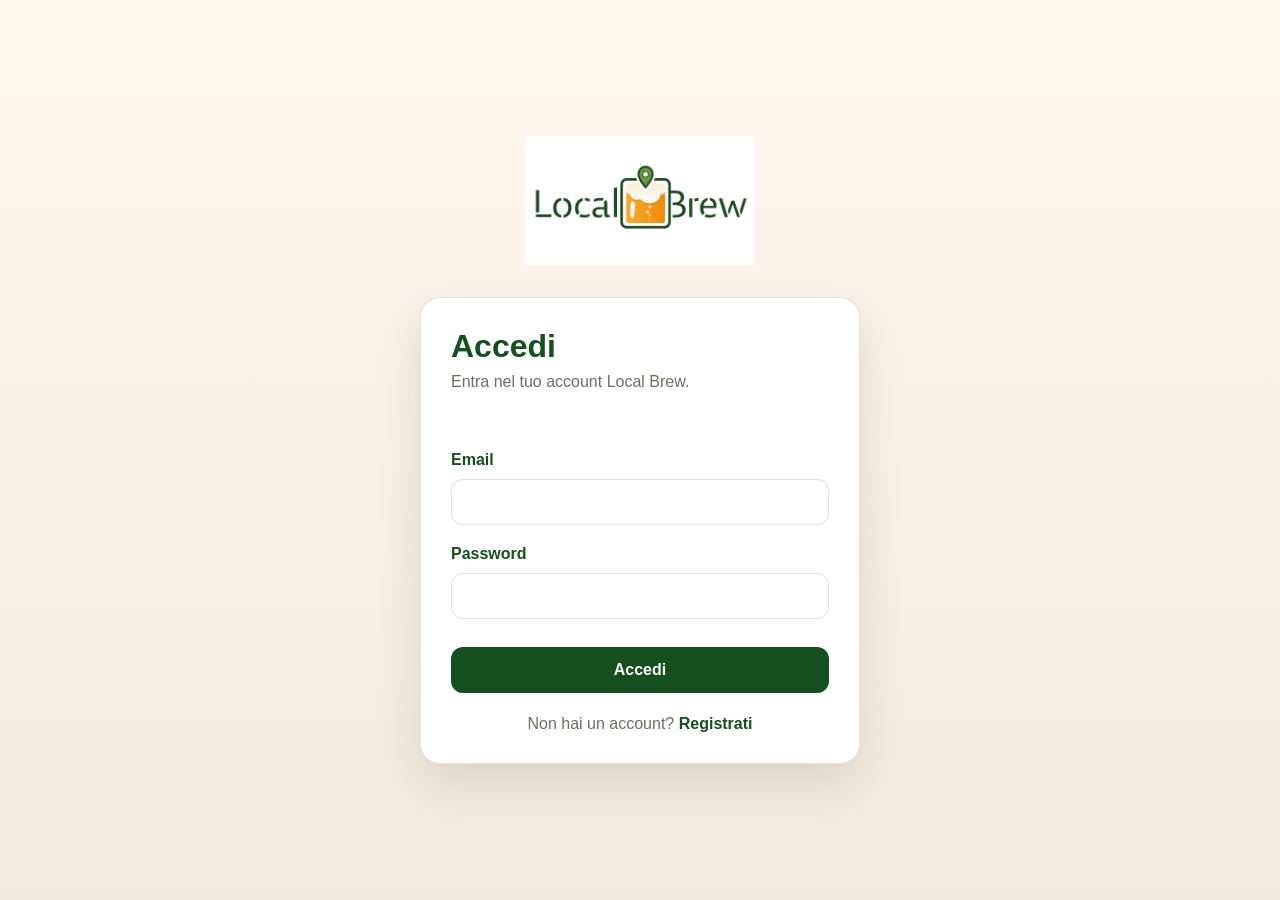
==== src/main/resources/static/pages/admin-dashboard.html @ 0a1e5d0b "Merge remote-tracking branch 'origin/develop' into feature/gabri # Conflicts: #	src/main/resources/s" ====
<!DOCTYPE html>
<html lang="it">

<head>
  <meta charset="UTF-8">
  <meta name="viewport" content="width=device-width, initial-scale=1.0">
  <title>Dashboard amministratore - Local Brew</title>

  <!-- Stili gia utilizzati dalle pagine login e registrazione. -->
  <link rel="stylesheet" href="../css/style.css">
  <link rel="stylesheet" href="../css/auth.css">
  <link rel="stylesheet"
    href="https://cdnjs.cloudflare.com/ajax/libs/font-awesome/6.5.2/css/all.min.css">
</head>

<body class="auth-page">
    <a href="../index.html" class="auth-logo">
    </a>

      <h1>Gestione locali</h1>
      <p>Attiva o sospendi i locali registrati su Local Brew.</p>

      <div id="admin-venues" aria-live="polite">
      </div>
    </section>
  </main>

  <!-- Carica il controllo ruolo ADMIN e la gestione dei locali. -->
  <script type="module" src="../js/admin-dashboard.js"></script>
</body>

</html>
---- src/main/resources/static/css/style.css ----
/* File centrale: importa i fogli in ordine logico, dalle basi ai componenti specifici. */
@import "base.css";
@import "layout.css";
@import "components.css";
@import "map.css";
@import "sidebar.css";
@import "cards.css";
@import "filters.css";
@import "popup.css";
@import "utilities.css";
---- src/main/resources/static/css/auth.css ----
/* Pagina dedicata ad accesso e registrazione. */
.auth-page{
  display:grid;
  place-items:center;
  padding:24px;
  background:linear-gradient(180deg,#fff8ec,#f2eadf);
}

.auth-shell{
  width:min(440px,100%);
}

.dashboard-shell{
  width:min(1080px,100%);
}

.auth-logo{
  display:block;
  width:230px;
  margin:0 auto 28px;
}

.auth-card{
  padding:30px;
  border:1px solid var(--line);
  border-radius:20px;
  background:#fff;
  box-shadow:var(--shadow);
}

.auth-card h1{
  color:var(--green);
  font-size:32px;
  margin-bottom:8px;
}

.auth-card > p{
  color:var(--muted);
}

.auth-message{
  min-height:24px;
  margin:18px 0 8px;
  font-weight:700;
}

.auth-message.is-error{
  color:#a12d20;
}

.auth-message.is-success{
  color:var(--green);
}

.auth-form{
  display:flex;
  flex-direction:column;
  gap:10px;
}

.auth-form label{
  margin-top:10px;
  color:var(--green);
  font-weight:700;
}

.auth-form input,
.auth-form textarea,
.auth-form select{
  width:100%;
  padding:13px;
  border:1px solid var(--line);
  border-radius:12px;
  outline:none;
  font:inherit;
}

.auth-form input:focus,
.auth-form textarea:focus,
.auth-form select:focus{
  border-color:var(--green);
}

.auth-submit{
  margin-top:18px;
  padding:14px;
  border-radius:12px;
  background:var(--green);
  color:#fff;
  font-weight:800;
}

.auth-switch{
  margin-top:22px;
  text-align:center;
}

.auth-switch a{
  color:var(--green);
  font-weight:800;
}

.dashboard-card{
  width:100%;
}

.dashboard-header{
  display:flex;
  align-items:flex-start;
  justify-content:space-between;
  gap:20px;
  margin-bottom:22px;
}

.dashboard-link,
.secondary-button,
.dashboard-actions button,
.detail-review-form button{
  display:inline-flex;
  align-items:center;
  justify-content:center;
  min-height:40px;
  padding:10px 14px;
  border-radius:12px;
  background:#fff3d8;
  color:var(--green);
  font-weight:800;
}

.dashboard-grid{
  display:grid;
  grid-template-columns:minmax(280px,420px) minmax(0,1fr);
  gap:28px;
  align-items:start;
}

.form-columns{
  display:grid;
  grid-template-columns:1fr 1fr;
  gap:12px;
}

.dashboard-list h2{
  color:var(--green);
  margin-bottom:14px;
}

.dashboard-message{
  color:var(--muted);
  font-weight:700;
}

.dashboard-item{
  display:grid;
  grid-template-columns:72px minmax(0,1fr) auto;
  gap:14px;
  align-items:center;
  padding:14px;
  border:1px solid var(--line);
  border-radius:16px;
  background:#fffaf2;
  margin-bottom:12px;
}

.dashboard-item > img{
  width:72px;
  height:72px;
  border-radius:12px;
  object-fit:cover;
  background:#f7e7c2;
}

.dashboard-item-wide{
  grid-template-columns:minmax(0,1fr) auto;
}

.dashboard-item h2,
.dashboard-item h3{
  color:var(--green);
  margin:6px 0 4px;
}

.dashboard-item p{
  color:var(--muted);
}

.dashboard-actions{
  display:flex;
  gap:8px;
  flex-wrap:wrap;
}

.dashboard-actions button:disabled{
  cursor:not-allowed;
  opacity:.5;
}

.danger-button{
  background:#f9dfd9!important;
  color:#9c2d1f!important;
}

.dashboard-status{
  display:inline-flex;
  padding:5px 9px;
  border-radius:999px;
  font-size:12px;
  font-weight:800;
  background:#f7e7c2;
  color:#65410b;
}

.status-active{
  background:#dff3df;
  color:#1c6424;
}

.status-pending{
  background:#fff3d8;
  color:#7c4a00;
}

.status-suspended{
  background:#f9dfd9;
  color:#9c2d1f;
}

@media(max-width:840px){
  .dashboard-grid{
    grid-template-columns:1fr;
  }

  .dashboard-item{
    grid-template-columns:64px minmax(0,1fr);
  }

  .dashboard-actions{
    grid-column:1 / -1;
  }
}
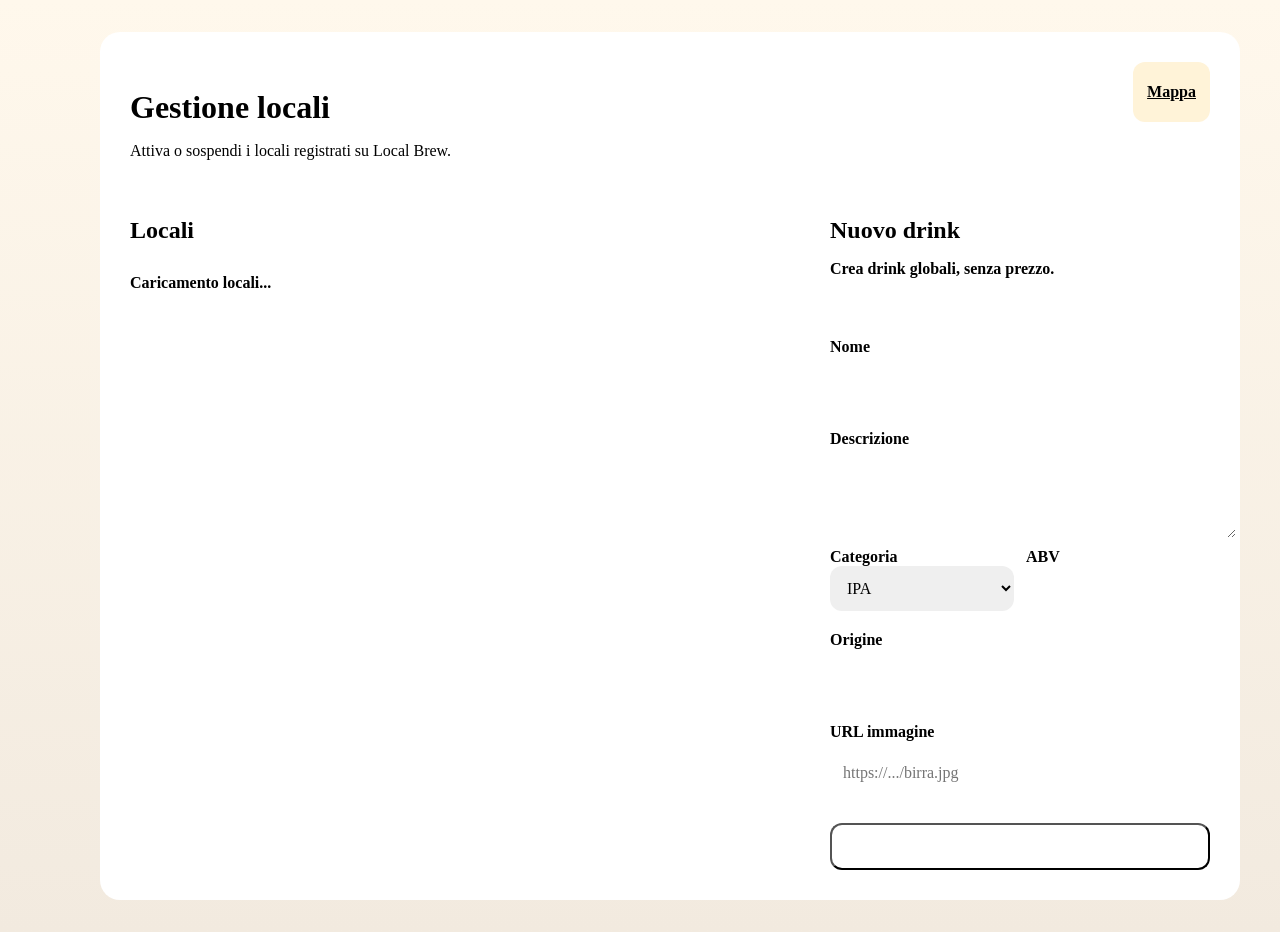
==== commit 460e1fb0: "Merge remote-tracking branch 'origin/develop' into feature/gabri # Conflicts: #	src/main/java/com/pr" ====
--- a/src/main/resources/static/pages/admin-dashboard.html
+++ b/src/main/resources/static/pages/admin-dashboard.html
@@ -9,18 +9,67 @@
   <!-- Stili gia utilizzati dalle pagine login e registrazione. -->
   <link rel="stylesheet" href="../css/style.css">
   <link rel="stylesheet" href="../css/auth.css">
-  <link rel="stylesheet"
-    href="https://cdnjs.cloudflare.com/ajax/libs/font-awesome/6.5.2/css/all.min.css">
+  <link rel="stylesheet" href="https://cdnjs.cloudflare.com/ajax/libs/font-awesome/6.5.2/css/all.min.css">
 </head>
 
 <body class="auth-page">
-    <a href="../index.html" class="auth-logo">
-    </a>
+  <main class="auth-shell dashboard-shell">
+    <section class="auth-card dashboard-card">
+      <div class="dashboard-header">
+        <div>
+          <h1>Gestione locali</h1>
+          <p>Attiva o sospendi i locali registrati su Local Brew.</p>
+        </div>
+        <a class="dashboard-link" href="../index.html">Mappa</a>
+      </div>
 
-      <h1>Gestione locali</h1>
-      <p>Attiva o sospendi i locali registrati su Local Brew.</p>
+      <div class="dashboard-grid admin-dashboard-grid">
+        <section class="dashboard-list">
+          <h2>Locali</h2>
+          <div id="admin-venues" aria-live="polite">
+            <p class="dashboard-message">Caricamento locali...</p>
+          </div>
+        </section>
 
-      <div id="admin-venues" aria-live="polite">
+        <section class="dashboard-list">
+          <h2>Nuovo drink</h2>
+          <p class="dashboard-message">Crea drink globali, senza prezzo.</p>
+          <p class="auth-message" id="admin-drink-message" aria-live="polite"></p>
+
+          <form class="auth-form" id="admin-drink-form">
+            <label for="admin-drink-name">Nome</label>
+            <input id="admin-drink-name" type="text" maxlength="100" required>
+
+            <label for="admin-drink-description">Descrizione</label>
+            <textarea id="admin-drink-description" rows="3" maxlength="300"></textarea>
+
+            <div class="form-columns">
+              <div>
+                <label for="admin-drink-category">Categoria</label>
+                <select id="admin-drink-category" required>
+                  <option value="IPA">IPA</option>
+                  <option value="LAGER">Lager</option>
+                  <option value="STOUT">Stout</option>
+                  <option value="ALE">Ale</option>
+                  <option value="WHEAT">Wheat</option>
+                  <option value="SOUR">Sour</option>
+                </select>
+              </div>
+              <div>
+                <label for="admin-drink-abv">ABV</label>
+                <input id="admin-drink-abv" type="number" step="0.1" min="0" max="100">
+              </div>
+            </div>
+
+            <label for="admin-drink-origin">Origine</label>
+            <input id="admin-drink-origin" type="text" maxlength="100">
+
+            <label for="admin-drink-image-uri">URL immagine</label>
+            <input id="admin-drink-image-uri" type="url" placeholder="https://.../birra.jpg">
+
+            <button type="submit" class="auth-submit">Crea drink</button>
+          </form>
+        </section>
       </div>
     </section>
   </main>
--- a/src/main/resources/static/css/auth.css
+++ b/src/main/resources/static/css/auth.css
@@ -1,240 +1,434 @@
 /* Pagina dedicata ad accesso e registrazione. */
-.auth-page{
-  display:grid;
-  place-items:center;
-  padding:24px;
-  background:linear-gradient(180deg,#fff8ec,#f2eadf);
-}
-
-.auth-shell{
-  width:min(440px,100%);
-}
-
-.dashboard-shell{
-  width:min(1080px,100%);
-}
-
-.auth-logo{
-  display:block;
-  width:230px;
-  margin:0 auto 28px;
-}
-
-.auth-card{
-  padding:30px;
-  border:1px solid var(--line);
-  border-radius:20px;
-  background:#fff;
-  box-shadow:var(--shadow);
-}
-
-.auth-card h1{
-  color:var(--green);
-  font-size:32px;
-  margin-bottom:8px;
-}
-
-.auth-card > p{
-  color:var(--muted);
-}
-
-.auth-message{
-  min-height:24px;
-  margin:18px 0 8px;
-  font-weight:700;
-}
-
-.auth-message.is-error{
-  color:#a12d20;
-}
-
-.auth-message.is-success{
-  color:var(--green);
-}
-
-.auth-form{
-  display:flex;
-  flex-direction:column;
-  gap:10px;
-}
-
-.auth-form label{
-  margin-top:10px;
-  color:var(--green);
-  font-weight:700;
+.auth-page {
+    display: grid;
+    place-items: center;
+    padding: 24px;
+    background: linear-gradient(180deg, #fff8ec, #f2eadf);
+}
+
+.auth-shell {
+    width: min(440px, 100%);
+}
+
+.dashboard-shell {
+    width: min(1080px, 100%);
+}
+
+.auth-logo {
+    display: block;
+    width: 230px;
+    margin: 0 auto 28px;
+}
+
+.auth-card {
+    padding: 30px;
+    border: 1px solid var(--line);
+    border-radius: 20px;
+    background: #fff;
+    box-shadow: var(--shadow);
+}
+
+.auth-card h1 {
+    color: var(--green);
+    font-size: 32px;
+    margin-bottom: 8px;
+}
+
+.auth-card > p {
+    color: var(--muted);
+}
+
+.auth-message {
+    min-height: 24px;
+    margin: 18px 0 8px;
+    font-weight: 700;
+}
+
+.auth-message.is-error {
+    color: #a12d20;
+}
+
+.auth-message.is-success {
+    color: var(--green);
+}
+
+.auth-form {
+    display: flex;
+    flex-direction: column;
+    gap: 10px;
+}
+
+.auth-form label {
+    margin-top: 10px;
+    color: var(--green);
+    font-weight: 700;
 }
 
 .auth-form input,
 .auth-form textarea,
-.auth-form select{
-  width:100%;
-  padding:13px;
-  border:1px solid var(--line);
-  border-radius:12px;
-  outline:none;
-  font:inherit;
+.auth-form select {
+    width: 100%;
+    padding: 13px;
+    border: 1px solid var(--line);
+    border-radius: 12px;
+    outline: none;
+    font: inherit;
 }
 
 .auth-form input:focus,
 .auth-form textarea:focus,
-.auth-form select:focus{
-  border-color:var(--green);
-}
-
-.auth-submit{
-  margin-top:18px;
-  padding:14px;
-  border-radius:12px;
-  background:var(--green);
-  color:#fff;
-  font-weight:800;
-}
-
-.auth-switch{
-  margin-top:22px;
-  text-align:center;
-}
-
-.auth-switch a{
-  color:var(--green);
-  font-weight:800;
-}
-
-.dashboard-card{
-  width:100%;
-}
-
-.dashboard-header{
-  display:flex;
-  align-items:flex-start;
-  justify-content:space-between;
-  gap:20px;
-  margin-bottom:22px;
+.auth-form select:focus {
+    border-color: var(--green);
+}
+
+.auth-submit {
+    margin-top: 18px;
+    padding: 14px;
+    border-radius: 12px;
+    background: var(--green);
+    color: #fff;
+    font-weight: 800;
+}
+
+.auth-switch {
+    margin-top: 22px;
+    text-align: center;
+}
+
+.auth-switch a {
+    color: var(--green);
+    font-weight: 800;
+}
+
+.dashboard-card {
+    width: 100%;
+}
+
+.dashboard-header {
+    display: flex;
+    align-items: flex-start;
+    justify-content: space-between;
+    gap: 20px;
+    margin-bottom: 22px;
 }
 
 .dashboard-link,
 .secondary-button,
 .dashboard-actions button,
-.detail-review-form button{
-  display:inline-flex;
-  align-items:center;
-  justify-content:center;
-  min-height:40px;
-  padding:10px 14px;
-  border-radius:12px;
-  background:#fff3d8;
-  color:var(--green);
-  font-weight:800;
-}
-
-.dashboard-grid{
-  display:grid;
-  grid-template-columns:minmax(280px,420px) minmax(0,1fr);
-  gap:28px;
-  align-items:start;
-}
-
-.form-columns{
-  display:grid;
-  grid-template-columns:1fr 1fr;
-  gap:12px;
-}
-
-.dashboard-list h2{
-  color:var(--green);
-  margin-bottom:14px;
-}
-
-.dashboard-message{
-  color:var(--muted);
-  font-weight:700;
-}
-
-.dashboard-item{
-  display:grid;
-  grid-template-columns:72px minmax(0,1fr) auto;
-  gap:14px;
-  align-items:center;
-  padding:14px;
-  border:1px solid var(--line);
-  border-radius:16px;
-  background:#fffaf2;
-  margin-bottom:12px;
-}
-
-.dashboard-item > img{
-  width:72px;
-  height:72px;
-  border-radius:12px;
-  object-fit:cover;
-  background:#f7e7c2;
-}
-
-.dashboard-item-wide{
-  grid-template-columns:minmax(0,1fr) auto;
+.detail-review-form button {
+    display: inline-flex;
+    align-items: center;
+    justify-content: center;
+    min-height: 40px;
+    padding: 10px 14px;
+    border-radius: 12px;
+    background: #fff3d8;
+    color: var(--green);
+    font-weight: 800;
+}
+
+#venue-cancel {
+    margin-top: 18px;
+}
+
+.dashboard-grid {
+    display: grid;
+    grid-template-columns:minmax(280px, 420px) minmax(0, 1fr);
+    gap: 28px;
+    align-items: start;
+}
+
+.admin-dashboard-grid {
+    grid-template-columns:minmax(0, 1fr) minmax(280px, 380px);
+}
+
+.drink-dashboard-grid {
+    grid-template-columns:1fr 1fr;
+    margin-top: 18px;
+}
+
+.dashboard-section {
+    margin-top: 34px;
+    padding-top: 28px;
+    border-top: 1px solid var(--line);
+}
+
+.compact-header {
+    margin-bottom: 10px;
+}
+
+.compact-header h2,
+.dashboard-list h2,
+.dashboard-section h2,
+.dashboard-section h3 {
+    color: var(--green);
+}
+
+.dashboard-label {
+    display: block;
+    margin: 14px 0 8px;
+    color: var(--green);
+    font-weight: 800;
+}
+
+.dashboard-control {
+    width: 100%;
+    padding: 13px;
+    border: 1px solid var(--line);
+    border-radius: 12px;
+    font: inherit;
+    outline: none;
+}
+
+.compact-price-label {
+    margin: 10px 0 6px;
+    font-size: 13px;
+}
+
+.compact-price-input {
+    max-width: 150px;
+    padding: 10px 11px;
+}
+
+.form-columns {
+    display: grid;
+    grid-template-columns:1fr 1fr;
+    gap: 12px;
+}
+
+.dashboard-list h2 {
+    color: var(--green);
+    margin-bottom: 14px;
+}
+
+.drink-list-panel {
+    margin-top: 22px;
+}
+
+.dashboard-message {
+    color: var(--muted);
+    font-weight: 700;
+}
+
+#admin-venues {
+    max-height: 520px;
+    overflow: auto;
+    padding-right: 4px;
+}
+
+.dashboard-item {
+    display: grid;
+    grid-template-columns:72px minmax(0, 1fr) auto;
+    gap: 14px;
+    align-items: center;
+    padding: 14px;
+    border: 1px solid var(--line);
+    border-radius: 16px;
+    background: #fffaf2;
+    margin-bottom: 12px;
+}
+
+.dashboard-item > img {
+    width: 72px;
+    height: 72px;
+    border-radius: 12px;
+    object-fit: cover;
+    background: #f7e7c2;
+}
+
+.dashboard-item-wide {
+    grid-template-columns:minmax(0, 1fr) auto;
 }
 
 .dashboard-item h2,
-.dashboard-item h3{
-  color:var(--green);
-  margin:6px 0 4px;
-}
-
-.dashboard-item p{
-  color:var(--muted);
-}
-
-.dashboard-actions{
-  display:flex;
-  gap:8px;
-  flex-wrap:wrap;
-}
-
-.dashboard-actions button:disabled{
-  cursor:not-allowed;
-  opacity:.5;
-}
-
-.danger-button{
-  background:#f9dfd9!important;
-  color:#9c2d1f!important;
-}
-
-.dashboard-status{
-  display:inline-flex;
-  padding:5px 9px;
-  border-radius:999px;
-  font-size:12px;
-  font-weight:800;
-  background:#f7e7c2;
-  color:#65410b;
-}
-
-.status-active{
-  background:#dff3df;
-  color:#1c6424;
-}
-
-.status-pending{
-  background:#fff3d8;
-  color:#7c4a00;
-}
-
-.status-suspended{
-  background:#f9dfd9;
-  color:#9c2d1f;
-}
-
-@media(max-width:840px){
-  .dashboard-grid{
-    grid-template-columns:1fr;
-  }
-
-  .dashboard-item{
-    grid-template-columns:64px minmax(0,1fr);
-  }
-
-  .dashboard-actions{
-    grid-column:1 / -1;
-  }
-}
+.dashboard-item h3 {
+    color: var(--green);
+    margin: 6px 0 4px;
+}
+
+.dashboard-item p {
+    color: var(--muted);
+}
+
+.dashboard-actions {
+    display: flex;
+    gap: 8px;
+    flex-wrap: wrap;
+}
+
+.dashboard-actions button:disabled {
+    cursor: not-allowed;
+    opacity: .5;
+}
+
+.auth-submit:disabled {
+    cursor: not-allowed;
+    opacity: .65;
+}
+
+.danger-button {
+    background: #f9dfd9 !important;
+    color: #9c2d1f !important;
+}
+
+.dashboard-status {
+    display: inline-flex;
+    padding: 5px 9px;
+    border-radius: 999px;
+    font-size: 12px;
+    font-weight: 800;
+    background: #f7e7c2;
+    color: #65410b;
+}
+
+.status-active {
+    background: #dff3df;
+    color: #1c6424;
+}
+
+.status-pending {
+    background: #fff3d8;
+    color: #7c4a00;
+}
+
+.status-suspended {
+    background: #f9dfd9;
+    color: #9c2d1f;
+}
+
+.admin-review-panel {
+    padding: 18px;
+    border: 1px solid var(--line);
+    border-radius: 18px;
+    background: #fffaf2;
+}
+
+.admin-review-heading {
+    display: flex;
+    justify-content: space-between;
+    gap: 16px;
+    margin-bottom: 14px;
+}
+
+.admin-review-heading h2 {
+    margin-bottom: 6px;
+}
+
+.admin-review-label {
+    display: block;
+    margin: 10px 0 8px;
+    color: var(--green);
+    font-weight: 800;
+}
+
+.admin-review-select {
+    width: 100%;
+    min-height: 44px;
+    padding: 11px 12px;
+    border: 1px solid var(--line);
+    border-radius: 12px;
+    background: #fff;
+    color: var(--text);
+    font: inherit;
+    outline: none;
+}
+
+.admin-review-select:focus {
+    border-color: var(--green);
+    box-shadow: 0 0 0 3px rgba(21, 79, 31, .12);
+}
+
+.admin-review-list {
+    display: grid;
+    gap: 12px;
+    margin-top: 16px;
+    max-height: 460px;
+    overflow: auto;
+    padding-right: 4px;
+}
+
+.admin-review-card {
+    display: grid;
+    grid-template-columns:58px minmax(0, 1fr) auto;
+    gap: 14px;
+    align-items: start;
+    padding: 14px;
+    border: 1px solid rgba(21, 79, 31, .12);
+    border-radius: 16px;
+    background: #fff;
+    box-shadow: 0 10px 24px rgba(44, 27, 15, .06);
+}
+
+.admin-review-score {
+    display: grid;
+    place-items: center;
+    width: 58px;
+    height: 58px;
+    border-radius: 16px;
+    background: #fff3d8;
+    color: #7c4a00;
+    font-weight: 900;
+}
+
+.admin-review-score span {
+    font-size: 22px;
+    line-height: 1;
+}
+
+.admin-review-score small {
+    font-size: 12px;
+    line-height: 1;
+}
+
+.admin-review-content h3 {
+    margin: 0 0 6px;
+    color: var(--green);
+}
+
+.admin-review-content p {
+    color: var(--text);
+    line-height: 1.45;
+}
+
+.admin-review-content small {
+    display: block;
+    margin-top: 8px;
+    color: var(--muted);
+    font-weight: 700;
+}
+
+.admin-review-actions {
+    justify-content: flex-end;
+}
+
+@media (max-width: 840px) {
+    .dashboard-grid {
+        grid-template-columns:1fr;
+    }
+
+    .admin-dashboard-grid,
+    .drink-dashboard-grid {
+        grid-template-columns:1fr;
+    }
+
+    .dashboard-item {
+        grid-template-columns:64px minmax(0, 1fr);
+    }
+
+    .dashboard-actions {
+        grid-column: 1 / -1;
+    }
+
+    .admin-review-card {
+        grid-template-columns:52px minmax(0, 1fr);
+    }
+
+    .admin-review-score {
+        width: 52px;
+        height: 52px;
+    }
+
+    .admin-review-actions {
+        grid-column: 1 / -1;
+    }
+}
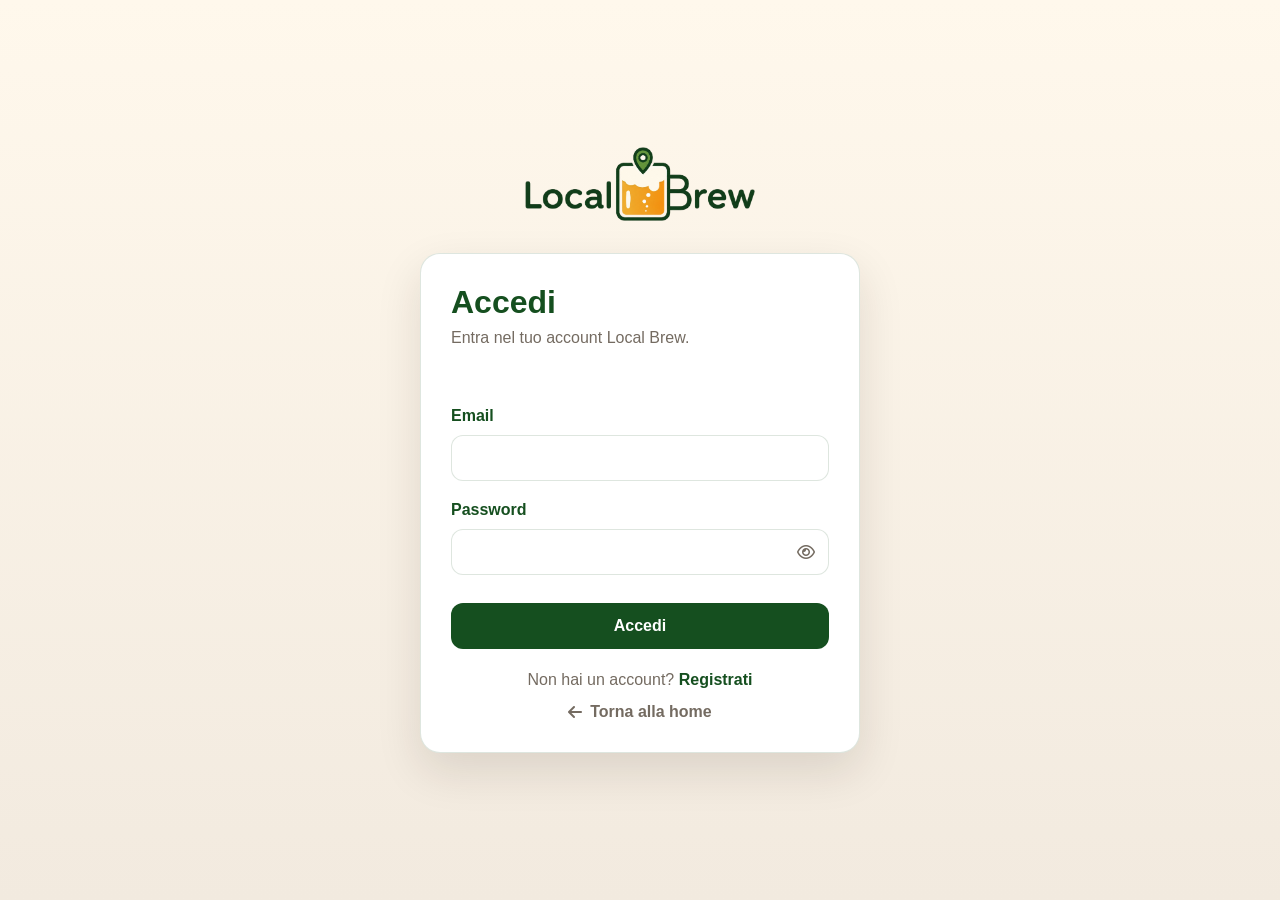
==== commit 98c6f5c4: "Merge remote-tracking branch 'origin/develop' into feature/gabri" ====
--- a/src/main/resources/static/pages/admin-dashboard.html
+++ b/src/main/resources/static/pages/admin-dashboard.html
@@ -6,76 +6,151 @@
   <meta name="viewport" content="width=device-width, initial-scale=1.0">
   <title>Dashboard amministratore - Local Brew</title>
 
-  <!-- Stili gia utilizzati dalle pagine login e registrazione. -->
   <link rel="stylesheet" href="../css/style.css">
   <link rel="stylesheet" href="../css/auth.css">
   <link rel="stylesheet" href="https://cdnjs.cloudflare.com/ajax/libs/font-awesome/6.5.2/css/all.min.css">
 </head>
 
 <body class="auth-page">
-  <main class="auth-shell dashboard-shell">
-    <section class="auth-card dashboard-card">
-      <div class="dashboard-header">
+<main class="auth-shell dashboard-shell">
+  <section class="auth-card dashboard-card">
+
+    <div class="dashboard-header">
+      <div>
+        <h1>Amministrazione</h1>
+        <p>Gestisci locali e recensioni.</p>
+      </div>
+      <div class="dashboard-header-actions">
+        <button class="admin-new-drink-btn" id="admin-open-drawer">
+          <i class="fa-solid fa-beer-mug-empty"></i> Nuovo drink
+        </button>
+        <a class="dashboard-link" href="../index.html">
+          <i class="fa-solid fa-map-location-dot"></i> Mappa
+        </a>
+      </div>
+    </div>
+
+    <div class="admin-two-col">
+
+      <!-- COLONNA 1: lista locali -->
+      <section class="admin-col admin-venues-col">
+        <h2 class="dashboard-col-title">
+          <i class="fa-solid fa-store"></i>
+          Locali
+        </h2>
+
+        <!-- Ricerca + filtri status -->
+        <div class="admin-search-wrap">
+          <i class="fa-solid fa-magnifying-glass admin-search-icon"></i>
+          <input
+            id="admin-venue-search"
+            class="admin-search-input"
+            type="search"
+            placeholder="Cerca locale o owner…"
+            autocomplete="off"
+          >
+        </div>
+        <div class="admin-status-filters" role="group" aria-label="Filtra per stato">
+          <button class="admin-status-pill admin-status-pill--active" data-status="">Tutti</button>
+          <button class="admin-status-pill" data-status="ACTIVE">
+            <i class="fa-solid fa-circle-check"></i> Attivi
+          </button>
+          <button class="admin-status-pill" data-status="SUSPENDED">
+            <i class="fa-solid fa-circle-pause"></i> Sospesi
+          </button>
+          <button class="admin-status-pill" data-status="PENDING">
+            <i class="fa-solid fa-clock"></i> In attesa
+          </button>
+        </div>
+
+        <div id="admin-venues" aria-live="polite">
+          <p class="dashboard-message">Caricamento locali...</p>
+        </div>
+      </section>
+
+      <!-- COLONNA 2: recensioni -->
+      <section class="admin-col admin-review-col" id="admin-review-col">
+        <h2 class="dashboard-col-title">
+          <i class="fa-solid fa-comments"></i>
+          Recensioni
+        </h2>
+        <p class="dashboard-message admin-review-hint" id="admin-review-hint">
+          Clicca "Recensioni" su un locale per vederle qui.
+        </p>
+        <div class="admin-review-venue-name hidden" id="admin-review-venue-name"></div>
+        <div class="admin-review-list" id="admin-reviews" aria-live="polite"></div>
+      </section>
+
+    </div>
+
+  </section>
+</main>
+
+<!-- Overlay -->
+<div class="admin-drawer-overlay" id="admin-drawer-overlay" aria-hidden="true"></div>
+
+<!-- Drawer: Nuovo drink -->
+<aside class="admin-drawer" id="admin-drink-drawer" role="dialog" aria-modal="true" aria-label="Nuovo drink globale">
+  <div class="admin-drawer-header">
+    <h2><i class="fa-solid fa-beer-mug-empty"></i> Nuovo drink</h2>
+    <button class="admin-drawer-close" id="admin-close-drawer" aria-label="Chiudi">
+      <i class="fa-solid fa-xmark"></i>
+    </button>
+  </div>
+  <div class="admin-drawer-body">
+    <p class="dashboard-message" style="margin-bottom:10px;">Drink globali, disponibili a tutti i locali senza prezzo.</p>
+    <p class="auth-message" id="admin-drink-message" aria-live="polite"></p>
+
+    <form class="auth-form" id="admin-drink-form">
+      <label for="admin-drink-name">Nome</label>
+      <input id="admin-drink-name" type="text" maxlength="100" required>
+
+      <label for="admin-drink-description">Descrizione</label>
+      <textarea id="admin-drink-description" rows="3" maxlength="300"></textarea>
+
+      <div class="form-columns">
         <div>
-          <h1>Gestione locali</h1>
-          <p>Attiva o sospendi i locali registrati su Local Brew.</p>
+          <label for="admin-drink-category">Categoria</label>
+          <select id="admin-drink-category" required>
+            <option value="IPA">IPA</option>
+            <option value="LAGER">Lager</option>
+            <option value="STOUT">Stout</option>
+            <option value="ALE">Ale</option>
+            <option value="WHEAT">Wheat</option>
+            <option value="SOUR">Sour</option>
+          </select>
         </div>
-        <a class="dashboard-link" href="../index.html">Mappa</a>
+        <div>
+          <label for="admin-drink-abv">ABV</label>
+          <input id="admin-drink-abv" type="number" step="0.1" min="0" max="100">
+        </div>
       </div>
 
-      <div class="dashboard-grid admin-dashboard-grid">
-        <section class="dashboard-list">
-          <h2>Locali</h2>
-          <div id="admin-venues" aria-live="polite">
-            <p class="dashboard-message">Caricamento locali...</p>
-          </div>
-        </section>
+      <label for="admin-drink-origin">Origine</label>
+      <input id="admin-drink-origin" type="text" maxlength="100">
 
-        <section class="dashboard-list">
-          <h2>Nuovo drink</h2>
-          <p class="dashboard-message">Crea drink globali, senza prezzo.</p>
-          <p class="auth-message" id="admin-drink-message" aria-live="polite"></p>
+      <label for="admin-drink-image-file">Immagine birra</label>
+      <div class="upload-field" id="admin-drink-image-upload-field">
+        <input type="file" id="admin-drink-image-file" accept="image/jpeg,image/png,image/webp" class="upload-file-input">
+        <label for="admin-drink-image-file" class="upload-file-label">
+          <i class="fa-solid fa-arrow-up-from-bracket"></i>
+          <span id="admin-drink-image-filename">Scegli immagine (JPG, PNG, WEBP · max 5 MB)</span>
+        </label>
+        <img id="admin-drink-image-preview" class="upload-preview hidden" alt="Anteprima immagine birra">
+        <button type="button" class="upload-remove hidden" id="admin-drink-image-remove" aria-label="Rimuovi immagine">
+          <i class="fa-solid fa-xmark"></i> Rimuovi
+        </button>
+      </div>
+      <input type="hidden" id="admin-drink-image-uri">
 
-          <form class="auth-form" id="admin-drink-form">
-            <label for="admin-drink-name">Nome</label>
-            <input id="admin-drink-name" type="text" maxlength="100" required>
+      <button type="submit" class="auth-submit">
+        <i class="fa-solid fa-plus"></i> Crea drink
+      </button>
+    </form>
+  </div>
+</aside>
 
-            <label for="admin-drink-description">Descrizione</label>
-            <textarea id="admin-drink-description" rows="3" maxlength="300"></textarea>
-
-            <div class="form-columns">
-              <div>
-                <label for="admin-drink-category">Categoria</label>
-                <select id="admin-drink-category" required>
-                  <option value="IPA">IPA</option>
-                  <option value="LAGER">Lager</option>
-                  <option value="STOUT">Stout</option>
-                  <option value="ALE">Ale</option>
-                  <option value="WHEAT">Wheat</option>
-                  <option value="SOUR">Sour</option>
-                </select>
-              </div>
-              <div>
-                <label for="admin-drink-abv">ABV</label>
-                <input id="admin-drink-abv" type="number" step="0.1" min="0" max="100">
-              </div>
-            </div>
-
-            <label for="admin-drink-origin">Origine</label>
-            <input id="admin-drink-origin" type="text" maxlength="100">
-
-            <label for="admin-drink-image-uri">URL immagine</label>
-            <input id="admin-drink-image-uri" type="url" placeholder="https://.../birra.jpg">
-
-            <button type="submit" class="auth-submit">Crea drink</button>
-          </form>
-        </section>
-      </div>
-    </section>
-  </main>
-
-  <!-- Carica il controllo ruolo ADMIN e la gestione dei locali. -->
-  <script type="module" src="../js/admin-dashboard.js"></script>
+<script type="module" src="../js/admin-dashboard.js"></script>
 </body>
 
-</html>+</html>
--- a/src/main/resources/static/css/style.css
+++ b/src/main/resources/static/css/style.css
@@ -0,0 +1,10 @@
+/* File centrale: importa i fogli in ordine logico, dalle basi ai componenti specifici. */
+@import "base.css";
+@import "layout.css";
+@import "components.css";
+@import "map.css";
+@import "sidebar.css";
+@import "cards.css";
+@import "filters.css";
+@import "popup.css";
+@import "utilities.css";
--- a/src/main/resources/static/css/auth.css
+++ b/src/main/resources/static/css/auth.css
@@ -100,6 +100,25 @@
     font-weight: 800;
 }
 
+.auth-home {
+    margin-top: 14px;
+    text-align: center;
+}
+
+.auth-home a {
+    display: inline-flex;
+    align-items: center;
+    justify-content: center;
+    gap: 8px;
+    color: var(--muted);
+    font-weight: 800;
+    transition: .2s;
+}
+
+.auth-home a:hover {
+    color: var(--green);
+}
+
 .dashboard-card {
     width: 100%;
 }
@@ -267,8 +286,29 @@
 }
 
 .danger-button {
-    background: #f9dfd9 !important;
-    color: #9c2d1f !important;
+    display: inline-flex;
+    align-items: center;
+    justify-content: center;
+    gap: 6px;
+    min-height: 40px;
+    padding: 10px 16px;
+    border-radius: 12px;
+    background: #f9dfd9;
+    color: #9c2d1f;
+    font-weight: 800;
+    border: 1px solid #f0c0b0;
+    transition: background .2s, box-shadow .2s, transform .15s;
+    cursor: pointer;
+}
+
+.danger-button:hover {
+    background: #f0c4b8;
+    box-shadow: 0 6px 16px rgba(156, 45, 31, .18);
+    transform: translateY(-1px);
+}
+
+.danger-button:active {
+    transform: translateY(0);
 }
 
 .dashboard-status {
@@ -432,3 +472,884 @@
         grid-column: 1 / -1;
     }
 }
+
+/* ── Owner dashboard: colonna form ───────────────────────── */
+.dashboard-col-title {
+    display: flex;
+    align-items: center;
+    gap: 10px;
+    color: var(--green);
+    font-size: 20px;
+    margin-bottom: 16px;
+}
+
+.dashboard-col-title i {
+    font-size: 18px;
+    opacity: .7;
+}
+
+.venue-form-col {
+    position: sticky;
+    top: 22px;
+    align-self: start;
+}
+
+/* ── Pannello birre (accordion) ───────────────────────────── */
+.drink-accordion-panel {
+    margin-top: 32px;
+    padding-top: 28px;
+    border-top: 1px solid var(--line);
+    animation: panel-in .22s ease;
+}
+
+@keyframes panel-in {
+    from { opacity: 0; transform: translateY(10px); }
+    to   { opacity: 1; transform: translateY(0); }
+}
+
+.drink-panel-header {
+    display: flex;
+    align-items: flex-start;
+    justify-content: space-between;
+    gap: 16px;
+    margin-bottom: 22px;
+}
+
+.drink-panel-sub {
+    color: var(--muted);
+    font-size: 14px;
+    margin-top: 4px;
+    font-weight: 700;
+}
+
+.drink-panel-close {
+    display: grid;
+    place-items: center;
+    width: 38px;
+    height: 38px;
+    border-radius: 999px;
+    background: #f7f3ec;
+    color: var(--green);
+    flex-shrink: 0;
+    transition: .2s;
+}
+
+.drink-panel-close:hover {
+    background: #f9dfd9;
+    color: #9c2d1f;
+}
+
+.drink-panel-body {
+    display: grid;
+    grid-template-columns: minmax(280px, 480px) minmax(0, 1fr);
+    gap: 28px;
+    align-items: start;
+}
+
+.drink-panel-forms {
+    display: flex;
+    flex-direction: column;
+    gap: 24px;
+}
+
+.drink-form-block {
+    padding: 20px;
+    border: 1px solid var(--line);
+    border-radius: 18px;
+    background: #fffaf2;
+}
+
+.drink-form-block h3 {
+    color: var(--green);
+    margin-bottom: 4px;
+}
+
+.drink-list-col h3 {
+    color: var(--green);
+    margin-bottom: 14px;
+}
+
+/* Bottone "Birre" nella card locale */
+.manage-drinks {
+    display: inline-flex;
+    align-items: center;
+    gap: 6px;
+}
+
+@media (max-width: 840px) {
+    .drink-panel-body {
+        grid-template-columns: 1fr;
+    }
+
+    .venue-form-col {
+        position: static;
+    }
+}
+
+/* ── Upload file field ───────────────────────────────────── */
+.upload-file-input {
+    position: absolute;
+    width: 1px;
+    height: 1px;
+    opacity: 0;
+    overflow: hidden;
+    clip: rect(0,0,0,0);
+}
+
+.upload-field {
+    display: flex;
+    flex-direction: column;
+    gap: 8px;
+}
+
+.upload-file-label {
+    display: flex;
+    align-items: center;
+    gap: 10px;
+    padding: 13px;
+    border: 1.5px dashed var(--line);
+    border-radius: 12px;
+    background: #fffaf2;
+    color: var(--muted);
+    font-weight: 700;
+    font-size: 14px;
+    cursor: pointer;
+    transition: .2s;
+}
+
+.upload-file-label:hover {
+    border-color: var(--green);
+    background: #f0f7f0;
+    color: var(--green);
+}
+
+.upload-file-label i {
+    font-size: 16px;
+    color: var(--green);
+    flex-shrink: 0;
+}
+
+.upload-preview {
+    width: 100%;
+    max-height: 160px;
+    object-fit: cover;
+    border-radius: 12px;
+    border: 1px solid var(--line);
+}
+
+.upload-remove {
+    display: inline-flex;
+    align-items: center;
+    gap: 6px;
+    padding: 7px 14px;
+    border-radius: 10px;
+    background: #f9dfd9;
+    color: #9c2d1f;
+    font-weight: 800;
+    font-size: 13px;
+    align-self: flex-start;
+    transition: .2s;
+}
+
+.upload-remove:hover {
+    background: #f5c8bf;
+}
+
+/* ── Admin dashboard: colonne ────────────────────────────── */
+.admin-form-col {
+    position: sticky;
+    top: 22px;
+    align-self: start;
+}
+
+.admin-venues-col {
+    min-width: 0;
+}
+
+/* ── Admin: 2 colonne ─────────────────────────────────────── */
+.admin-two-col {
+    display: grid;
+    grid-template-columns: minmax(260px, 1.1fr) minmax(260px, 1fr);
+    gap: 28px;
+    align-items: start;
+    margin-top: 4px;
+}
+
+.admin-col {
+    min-width: 0;
+}
+
+.admin-review-col {
+    position: sticky;
+    top: 22px;
+    align-self: start;
+}
+
+/* ── Header actions ───────────────────────────────────────── */
+.dashboard-header-actions {
+    display: flex;
+    align-items: center;
+    gap: 10px;
+    flex-shrink: 0;
+}
+
+.admin-new-drink-btn {
+    display: inline-flex;
+    align-items: center;
+    gap: 7px;
+    background: var(--green);
+    color: var(--cream);
+    border: none;
+    border-radius: 8px;
+    padding: 9px 16px;
+    font-size: 14px;
+    font-weight: 600;
+    cursor: pointer;
+    transition: background .18s;
+    white-space: nowrap;
+}
+
+.admin-new-drink-btn:hover {
+    background: var(--green-2);
+}
+
+/* ── Ricerca locale ───────────────────────────────────────── */
+.admin-search-wrap {
+    position: relative;
+    margin-bottom: 10px;
+}
+
+.admin-search-icon {
+    position: absolute;
+    left: 12px;
+    top: 50%;
+    transform: translateY(-50%);
+    color: var(--muted);
+    font-size: 13px;
+    pointer-events: none;
+}
+
+.admin-search-input {
+    width: 100%;
+    box-sizing: border-box;
+    padding: 8px 12px 8px 34px;
+    border: 1.5px solid var(--line);
+    border-radius: 8px;
+    font-size: 14px;
+    background: var(--paper);
+    color: var(--text);
+    outline: none;
+    transition: border-color .18s;
+}
+
+.admin-search-input:focus {
+    border-color: var(--green);
+}
+
+/* ── Filtri status ────────────────────────────────────────── */
+.admin-status-filters {
+    display: flex;
+    flex-wrap: wrap;
+    gap: 6px;
+    margin-bottom: 16px;
+}
+
+.admin-status-pill {
+    display: inline-flex;
+    align-items: center;
+    gap: 5px;
+    padding: 4px 12px;
+    border: 1.5px solid var(--line);
+    border-radius: 20px;
+    background: var(--paper);
+    color: var(--muted);
+    font-size: 12px;
+    font-weight: 500;
+    cursor: pointer;
+    transition: border-color .15s, color .15s, background .15s;
+    white-space: nowrap;
+}
+
+.admin-status-pill:hover {
+    border-color: var(--green);
+    color: var(--green);
+}
+
+.admin-status-pill--active {
+    background: var(--green);
+    border-color: var(--green);
+    color: var(--cream);
+}
+
+.admin-status-pill--active:hover {
+    background: var(--green-2);
+    border-color: var(--green-2);
+    color: var(--cream);
+}
+
+/* ── Card locale ──────────────────────────────────────────── */
+.admin-venue-card {
+    background: var(--paper);
+    border: 1.5px solid var(--line);
+    border-radius: 12px;
+    padding: 14px 16px 12px;
+    margin-bottom: 12px;
+    transition: border-color .18s, box-shadow .18s;
+}
+
+.admin-venue-card:last-child {
+    margin-bottom: 0;
+}
+
+.admin-venue-card--active {
+    border-color: var(--green);
+    box-shadow: 0 2px 12px rgba(21,79,31,.12);
+}
+
+.admin-venue-card-header {
+    display: flex;
+    align-items: center;
+    gap: 10px;
+    flex-wrap: wrap;
+    margin-bottom: 6px;
+}
+
+.admin-venue-name {
+    font-size: 15px;
+    font-weight: 700;
+    color: var(--text);
+    margin: 0 0 3px;
+}
+
+.admin-venue-meta {
+    font-size: 13px;
+    color: var(--muted);
+    margin: 0 0 10px;
+    display: flex;
+    gap: 4px;
+    align-items: center;
+}
+
+.admin-venue-actions {
+    display: flex;
+    flex-wrap: wrap;
+    gap: 6px;
+}
+
+.admin-venue-actions button {
+    font-size: 12px;
+    padding: 5px 10px;
+}
+
+/* ── Badge recensioni nella card ─────────────────────────── */
+.admin-review-badge {
+    display: inline-flex;
+    align-items: center;
+    gap: 5px;
+    background: var(--cream);
+    border: 1px solid var(--line);
+    border-radius: 20px;
+    padding: 2px 9px 2px 7px;
+    font-size: 12px;
+    color: var(--text);
+    white-space: nowrap;
+}
+
+.admin-review-badge--empty {
+    color: var(--muted);
+    font-style: italic;
+}
+
+.admin-review-badge-text {
+    font-weight: 600;
+    color: var(--green);
+}
+
+.admin-star {
+    color: var(--amber-2);
+    font-size: 11px;
+}
+
+/* ── Colonna recensioni ──────────────────────────────────── */
+.admin-review-hint {
+    margin-top: 8px;
+}
+
+.admin-review-venue-label {
+    display: inline-flex;
+    align-items: center;
+    gap: 7px;
+    background: var(--cream);
+    border: 1.5px solid var(--green);
+    border-radius: 8px;
+    padding: 6px 12px;
+    font-size: 14px;
+    font-weight: 700;
+    color: var(--green);
+    margin-bottom: 14px;
+}
+
+/* ── Drawer overlay ───────────────────────────────────────── */
+.admin-drawer-overlay {
+    display: none;
+    position: fixed;
+    inset: 0;
+    background: rgba(44, 27, 15, 0.35);
+    z-index: 200;
+    backdrop-filter: blur(2px);
+}
+
+.admin-drawer-overlay--visible {
+    display: block;
+}
+
+/* ── Drawer ───────────────────────────────────────────────── */
+.admin-drawer {
+    position: fixed;
+    top: 0;
+    right: 0;
+    width: min(420px, 95vw);
+    height: 100dvh;
+    background: var(--paper);
+    box-shadow: -6px 0 32px rgba(44,27,15,.15);
+    z-index: 201;
+    display: flex;
+    flex-direction: column;
+    transform: translateX(100%);
+    transition: transform .28s cubic-bezier(.4,0,.2,1);
+}
+
+.admin-drawer--open {
+    transform: translateX(0);
+}
+
+.admin-drawer-header {
+    display: flex;
+    align-items: center;
+    justify-content: space-between;
+    padding: 20px 24px 16px;
+    border-bottom: 1px solid var(--line);
+    flex-shrink: 0;
+}
+
+.admin-drawer-header h2 {
+    font-size: 18px;
+    font-weight: 700;
+    color: var(--green);
+    display: flex;
+    align-items: center;
+    gap: 9px;
+    margin: 0;
+}
+
+.admin-drawer-close {
+    background: none;
+    border: none;
+    font-size: 18px;
+    color: var(--muted);
+    cursor: pointer;
+    padding: 4px 8px;
+    border-radius: 6px;
+    transition: color .15s, background .15s;
+    line-height: 1;
+}
+
+.admin-drawer-close:hover {
+    color: var(--text);
+    background: var(--cream);
+}
+
+.admin-drawer-body {
+    flex: 1;
+    overflow-y: auto;
+    padding: 20px 24px 32px;
+}
+
+/* ── Media query 2 colonne ───────────────────────────────── */
+@media (max-width: 720px) {
+    .admin-two-col {
+        grid-template-columns: 1fr;
+    }
+    .admin-review-col {
+        position: static;
+    }
+}
+
+/* ── Pagina profilo ───────────────────────────────────────── */
+.profile-shell {
+    width: min(1000px, 100%);
+}
+
+.profile-card {
+    width: 100%;
+    padding: 32px 36px;
+}
+
+.profile-header-user {
+    display: flex;
+    align-items: center;
+    gap: 18px;
+}
+
+.profile-avatar-lg {
+    width: 64px;
+    height: 64px;
+    border-radius: 999px;
+    background: var(--green);
+    color: var(--cream);
+    display: grid;
+    place-items: center;
+    font-size: 28px;
+    flex-shrink: 0;
+}
+
+.profile-heading-email {
+    font-size: 13px;
+    color: var(--muted);
+    margin: 2px 0 6px;
+}
+
+/* ── Layout 2 colonne ─────────────────────────────────────── */
+.profile-layout {
+    display: grid;
+    grid-template-columns: 200px 1fr;
+    gap: 28px;
+    margin-top: 24px;
+    align-items: start;
+}
+
+/* ── Nav sinistra ─────────────────────────────────────────── */
+.profile-nav {
+    display: flex;
+    flex-direction: column;
+    gap: 4px;
+    position: sticky;
+    top: 22px;
+}
+
+.profile-nav-item {
+    display: flex;
+    align-items: center;
+    gap: 9px;
+    padding: 10px 14px;
+    border: none;
+    border-radius: 10px;
+    background: none;
+    color: var(--muted);
+    font-size: 14px;
+    font-weight: 600;
+    cursor: pointer;
+    text-align: left;
+    transition: background .15s, color .15s;
+    width: 100%;
+}
+
+.profile-nav-item:hover {
+    background: var(--cream);
+    color: var(--text);
+}
+
+.profile-nav-item--active {
+    background: var(--green);
+    color: var(--cream);
+}
+
+.profile-nav-item--active:hover {
+    background: var(--green-2);
+    color: var(--cream);
+}
+
+.profile-nav-item--danger {
+    color: #9c2d1f;
+    margin-top: 8px;
+}
+
+.profile-nav-item--danger:hover {
+    background: #fff0ee;
+    color: #7a2218;
+}
+
+.profile-nav-item--danger.profile-nav-item--active {
+    background: #9c2d1f;
+    color: #fff;
+}
+
+/* ── Contenuto destra ─────────────────────────────────────── */
+.profile-section-heading {
+    font-size: 20px;
+    font-weight: 800;
+    color: var(--green);
+    margin: 0 0 20px;
+    display: flex;
+    align-items: center;
+    gap: 10px;
+}
+
+.profile-count {
+    font-size: 13px;
+    font-weight: 700;
+    background: var(--green);
+    color: var(--cream);
+    border-radius: 20px;
+    padding: 2px 10px;
+}
+
+/* ── Form blocks generalità ───────────────────────────────── */
+.profile-forms-stack {
+    display: flex;
+    flex-direction: column;
+    gap: 16px;
+}
+
+.profile-form-block {
+    border: 1.5px solid var(--line);
+    border-radius: 14px;
+    padding: 18px 20px;
+    background: var(--paper);
+}
+
+.profile-form-block h3 {
+    font-size: 15px;
+    font-weight: 700;
+    color: var(--green);
+    display: flex;
+    align-items: center;
+    gap: 8px;
+    margin: 0 0 6px;
+}
+
+.profile-current-value {
+    font-size: 13px;
+    color: var(--muted);
+    margin: 0 0 12px;
+}
+
+.profile-save-btn {
+    display: inline-flex;
+    align-items: center;
+    gap: 7px;
+    padding: 9px 18px;
+    background: var(--green);
+    color: var(--cream);
+    border: none;
+    border-radius: 12px;
+    font-size: 14px;
+    font-weight: 700;
+    cursor: pointer;
+    transition: background .18s;
+    margin-top: 4px;
+}
+
+.profile-save-btn:hover { background: var(--green-2); }
+
+.profile-form-msg {
+    font-size: 13px;
+    font-weight: 600;
+    min-height: 18px;
+    margin: 6px 0 0;
+}
+
+.profile-form-msg--ok    { color: var(--green); }
+.profile-form-msg--error { color: #9c2d1f; }
+
+
+/* ── Recensioni ───────────────────────────────────────────── */
+.profile-reviews-list {
+    display: flex;
+    flex-direction: column;
+    gap: 12px;
+    max-height: 520px;
+    overflow-y: auto;
+    padding-right: 6px;
+    scrollbar-width: thin;
+    scrollbar-color: rgba(21,79,31,.3) transparent;
+}
+
+.profile-review-card {
+    border: 1.5px solid var(--line);
+    border-radius: 14px;
+    padding: 14px 16px;
+    background: var(--paper);
+}
+
+.profile-review-top {
+    display: flex;
+    align-items: center;
+    justify-content: space-between;
+    gap: 10px;
+    margin-bottom: 8px;
+    flex-wrap: wrap;
+}
+
+.profile-review-venue {
+    font-size: 13px;
+    font-weight: 600;
+    color: var(--muted);
+    display: flex;
+    align-items: center;
+    gap: 5px;
+}
+
+.profile-review-comment {
+    font-size: 14px;
+    color: var(--text);
+    margin: 0 0 10px;
+    line-height: 1.5;
+}
+
+.profile-star { color: var(--amber-2); font-size: 14px; }
+
+/* ── Link dashboard owner ─────────────────────────────────── */
+.profile-dashboard-link {
+    display: inline-flex;
+    align-items: center;
+    gap: 10px;
+    background: var(--green);
+    color: var(--cream);
+    text-decoration: none;
+    padding: 14px 22px;
+    border-radius: 12px;
+    font-size: 15px;
+    font-weight: 700;
+    transition: background .18s;
+}
+
+.profile-dashboard-link:hover { background: var(--green-2); }
+
+/* ── Zona pericolosa ──────────────────────────────────────── */
+.profile-danger-zone {
+    border: 1.5px solid #e8b4b0;
+    border-radius: 14px;
+    padding: 20px;
+    background: #fff8f7;
+    display: flex;
+    align-items: flex-start;
+    justify-content: space-between;
+    gap: 16px;
+    flex-wrap: wrap;
+}
+
+.profile-danger-title {
+    font-size: 15px;
+    font-weight: 700;
+    color: #9c2d1f;
+    display: flex;
+    align-items: center;
+    gap: 7px;
+    margin: 0 0 6px;
+}
+
+.profile-danger-desc {
+    font-size: 13px;
+    color: #b04030;
+    margin: 0;
+    line-height: 1.5;
+    max-width: 400px;
+}
+
+.profile-delete-btn {
+    padding: 10px 18px;
+    background: #9c2d1f;
+    color: #fff;
+    border: none;
+    border-radius: 9px;
+    font-size: 14px;
+    font-weight: 700;
+    cursor: pointer;
+    transition: background .18s;
+    white-space: nowrap;
+    flex-shrink: 0;
+}
+
+.profile-delete-btn:hover { background: #7a2218; }
+
+/* ── Responsive ───────────────────────────────────────────── */
+@media (max-width: 680px) {
+    .profile-layout {
+        grid-template-columns: 1fr;
+    }
+    .profile-nav {
+        flex-direction: row;
+        flex-wrap: wrap;
+        position: static;
+    }
+    .profile-nav-item {
+        flex: 1;
+        justify-content: center;
+        font-size: 12px;
+        padding: 8px 10px;
+    }
+    .profile-card {
+        padding: 20px 16px;
+    }
+}
+
+/* ── Modifica recensione inline ──────────────────────────── */
+.profile-review-actions {
+    display: flex;
+    gap: 8px;
+    margin-top: 10px;
+    flex-wrap: wrap;
+}
+
+.profile-review-edit {
+    margin-top: 12px;
+    padding-top: 12px;
+    border-top: 1px solid var(--line);
+}
+
+.profile-edit-star-picker {
+    display: flex;
+    gap: 4px;
+    margin-bottom: 10px;
+}
+
+.profile-edit-comment {
+    width: 100%;
+    box-sizing: border-box;
+    padding: 10px 12px;
+    border: 1.5px solid var(--line);
+    border-radius: 12px;
+    font-size: 14px;
+    font-family: inherit;
+    color: var(--text);
+    background: var(--paper);
+    outline: none;
+    resize: vertical;
+    transition: border-color .18s;
+    margin-bottom: 10px;
+}
+
+.profile-edit-comment:focus { border-color: var(--green); }
+
+.profile-review-edit-actions {
+    display: flex;
+    gap: 8px;
+}
+
+/* ── Password field con toggle visibilità ─────────────────────── */
+.pw-field {
+  position: relative;
+  display: flex;
+  align-items: center;
+}
+
+.pw-field input {
+  flex: 1;
+  padding-right: 42px !important;
+}
+
+.pw-toggle {
+  position: absolute;
+  right: 10px;
+  background: none;
+  border: none;
+  cursor: pointer;
+  color: var(--muted, #888);
+  font-size: 16px;
+  padding: 4px;
+  line-height: 1;
+  transition: color .18s;
+}
+
+.pw-toggle:hover { color: var(--green); }
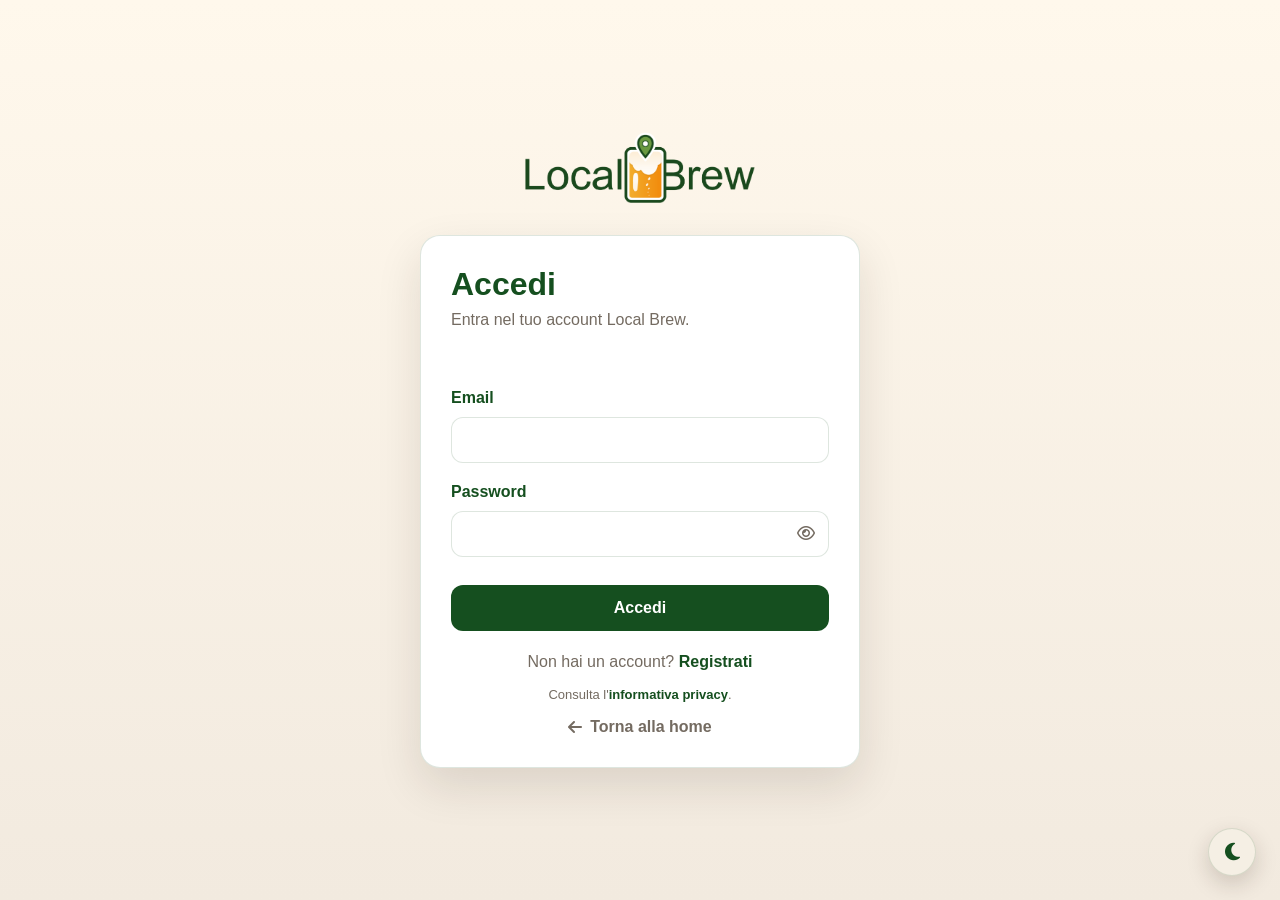
==== commit c329ca4d: "Merge remote-tracking branch 'origin/develop' into feature/gabri" ====
--- a/src/main/resources/static/pages/admin-dashboard.html
+++ b/src/main/resources/static/pages/admin-dashboard.html
@@ -2,88 +2,95 @@
 <html lang="it">
 
 <head>
-  <meta charset="UTF-8">
-  <meta name="viewport" content="width=device-width, initial-scale=1.0">
-  <title>Dashboard amministratore - Local Brew</title>
+    <meta charset="UTF-8">
+    <meta name="viewport" content="width=device-width, initial-scale=1.0">
+    <title>Dashboard amministratore - Local Brew</title>
 
-  <link rel="stylesheet" href="../css/style.css">
-  <link rel="stylesheet" href="../css/auth.css">
-  <link rel="stylesheet" href="https://cdnjs.cloudflare.com/ajax/libs/font-awesome/6.5.2/css/all.min.css">
+    <link rel="stylesheet" href="../css/style.css">
+    <link rel="stylesheet" href="../css/auth.css">
+    <link rel="stylesheet" href="https://cdnjs.cloudflare.com/ajax/libs/font-awesome/6.5.2/css/all.min.css">
+    <link rel="shortcut icon" href="../assets/icons/favicon.png" type="image/x-icon">
 </head>
 
 <body class="auth-page">
 <main class="auth-shell dashboard-shell">
-  <section class="auth-card dashboard-card">
+    <section class="auth-card dashboard-card">
 
-    <div class="dashboard-header">
-      <div>
-        <h1>Amministrazione</h1>
-        <p>Gestisci locali e recensioni.</p>
-      </div>
-      <div class="dashboard-header-actions">
-        <button class="admin-new-drink-btn" id="admin-open-drawer">
-          <i class="fa-solid fa-beer-mug-empty"></i> Nuovo drink
-        </button>
-        <a class="dashboard-link" href="../index.html">
-          <i class="fa-solid fa-map-location-dot"></i> Mappa
-        </a>
-      </div>
-    </div>
-
-    <div class="admin-two-col">
-
-      <!-- COLONNA 1: lista locali -->
-      <section class="admin-col admin-venues-col">
-        <h2 class="dashboard-col-title">
-          <i class="fa-solid fa-store"></i>
-          Locali
-        </h2>
-
-        <!-- Ricerca + filtri status -->
-        <div class="admin-search-wrap">
-          <i class="fa-solid fa-magnifying-glass admin-search-icon"></i>
-          <input
-            id="admin-venue-search"
-            class="admin-search-input"
-            type="search"
-            placeholder="Cerca locale o owner…"
-            autocomplete="off"
-          >
-        </div>
-        <div class="admin-status-filters" role="group" aria-label="Filtra per stato">
-          <button class="admin-status-pill admin-status-pill--active" data-status="">Tutti</button>
-          <button class="admin-status-pill" data-status="ACTIVE">
-            <i class="fa-solid fa-circle-check"></i> Attivi
-          </button>
-          <button class="admin-status-pill" data-status="SUSPENDED">
-            <i class="fa-solid fa-circle-pause"></i> Sospesi
-          </button>
-          <button class="admin-status-pill" data-status="PENDING">
-            <i class="fa-solid fa-clock"></i> In attesa
-          </button>
+        <div class="dashboard-header">
+            <div>
+                <h1>Amministrazione</h1>
+                <p>Gestisci locali e recensioni.</p>
+            </div>
+            <div class="dashboard-header-actions">
+                <button type="button" class="admin-new-drink-btn" id="admin-open-drawer">
+                    <i class="fa-solid fa-beer-mug-empty"></i> Nuovo drink
+                </button>
+                <a class="dashboard-link" href="profile.html">
+                    <i class="fa-solid fa-user"></i> Profilo
+                </a>
+                <a class="dashboard-link" href="../index.html">
+                    <i class="fa-solid fa-map-location-dot"></i> Mappa
+                </a>
+                <button type="button" class="dashboard-link dashboard-logout-button" data-logout-button>
+                    <i class="fa-solid fa-right-from-bracket"></i> Esci
+                </button>
+            </div>
         </div>
 
-        <div id="admin-venues" aria-live="polite">
-          <p class="dashboard-message">Caricamento locali...</p>
+        <div class="admin-two-col">
+
+            <!-- COLONNA 1: lista locali -->
+            <section class="admin-col admin-venues-col">
+                <h2 class="dashboard-col-title">
+                    <i class="fa-solid fa-store"></i>
+                    Locali
+                </h2>
+
+                <!-- Ricerca + filtri status -->
+                <div class="admin-search-wrap">
+                    <i class="fa-solid fa-magnifying-glass admin-search-icon"></i>
+                    <input
+                            id="admin-venue-search"
+                            class="admin-search-input"
+                            type="search"
+                            placeholder="Cerca locale o owner…"
+                            autocomplete="off"
+                    >
+                </div>
+                <div class="admin-status-filters" role="group" aria-label="Filtra per stato">
+                    <button class="admin-status-pill admin-status-pill--active" data-status="">Tutti</button>
+                    <button class="admin-status-pill" data-status="ACTIVE">
+                        <i class="fa-solid fa-circle-check"></i> Attivi
+                    </button>
+                    <button class="admin-status-pill" data-status="SUSPENDED">
+                        <i class="fa-solid fa-circle-pause"></i> Sospesi
+                    </button>
+                    <button class="admin-status-pill" data-status="PENDING">
+                        <i class="fa-solid fa-clock"></i> In attesa
+                    </button>
+                </div>
+
+                <div id="admin-venues" aria-live="polite">
+                    <p class="dashboard-message">Caricamento locali...</p>
+                </div>
+            </section>
+
+            <!-- COLONNA 2: recensioni -->
+            <section class="admin-col admin-review-col" id="admin-review-col">
+                <h2 class="dashboard-col-title">
+                    <i class="fa-solid fa-comments"></i>
+                    Recensioni
+                </h2>
+                <p class="dashboard-message admin-review-hint" id="admin-review-hint">
+                    Clicca "Recensioni" su un locale per vederle qui.
+                </p>
+                <div class="admin-review-venue-name hidden" id="admin-review-venue-name"></div>
+                <div class="admin-review-list" id="admin-reviews" aria-live="polite"></div>
+            </section>
+
         </div>
-      </section>
 
-      <!-- COLONNA 2: recensioni -->
-      <section class="admin-col admin-review-col" id="admin-review-col">
-        <h2 class="dashboard-col-title">
-          <i class="fa-solid fa-comments"></i>
-          Recensioni
-        </h2>
-        <p class="dashboard-message admin-review-hint" id="admin-review-hint">
-          Clicca "Recensioni" su un locale per vederle qui.
-        </p>
-        <div class="admin-review-venue-name hidden" id="admin-review-venue-name"></div>
-        <div class="admin-review-list" id="admin-reviews" aria-live="polite"></div>
-      </section>
-
-    </div>
-
-  </section>
+    </section>
 </main>
 
 <!-- Overlay -->
@@ -91,65 +98,70 @@
 
 <!-- Drawer: Nuovo drink -->
 <aside class="admin-drawer" id="admin-drink-drawer" role="dialog" aria-modal="true" aria-label="Nuovo drink globale">
-  <div class="admin-drawer-header">
-    <h2><i class="fa-solid fa-beer-mug-empty"></i> Nuovo drink</h2>
-    <button class="admin-drawer-close" id="admin-close-drawer" aria-label="Chiudi">
-      <i class="fa-solid fa-xmark"></i>
-    </button>
-  </div>
-  <div class="admin-drawer-body">
-    <p class="dashboard-message" style="margin-bottom:10px;">Drink globali, disponibili a tutti i locali senza prezzo.</p>
-    <p class="auth-message" id="admin-drink-message" aria-live="polite"></p>
+    <div class="admin-drawer-header">
+        <h2><i class="fa-solid fa-beer-mug-empty"></i> Nuovo drink</h2>
+        <button class="admin-drawer-close" id="admin-close-drawer" aria-label="Chiudi">
+            <i class="fa-solid fa-xmark"></i>
+        </button>
+    </div>
+    <div class="admin-drawer-body">
+        <p class="dashboard-message" style="margin-bottom:10px;">Drink globali, disponibili a tutti i locali senza
+            prezzo.</p>
+        <p class="auth-message" id="admin-drink-message" aria-live="polite"></p>
 
-    <form class="auth-form" id="admin-drink-form">
-      <label for="admin-drink-name">Nome</label>
-      <input id="admin-drink-name" type="text" maxlength="100" required>
+        <form class="auth-form" id="admin-drink-form">
+            <label for="admin-drink-name">Nome</label>
+            <input id="admin-drink-name" type="text" maxlength="100" required>
 
-      <label for="admin-drink-description">Descrizione</label>
-      <textarea id="admin-drink-description" rows="3" maxlength="300"></textarea>
+            <label for="admin-drink-description">Descrizione</label>
+            <textarea id="admin-drink-description" rows="3" maxlength="300"></textarea>
 
-      <div class="form-columns">
-        <div>
-          <label for="admin-drink-category">Categoria</label>
-          <select id="admin-drink-category" required>
-            <option value="IPA">IPA</option>
-            <option value="LAGER">Lager</option>
-            <option value="STOUT">Stout</option>
-            <option value="ALE">Ale</option>
-            <option value="WHEAT">Wheat</option>
-            <option value="SOUR">Sour</option>
-          </select>
-        </div>
-        <div>
-          <label for="admin-drink-abv">ABV</label>
-          <input id="admin-drink-abv" type="number" step="0.1" min="0" max="100">
-        </div>
-      </div>
+            <div class="form-columns">
+                <div>
+                    <label for="admin-drink-category">Categoria</label>
+                    <select id="admin-drink-category" required>
+                        <option value="IPA">IPA</option>
+                        <option value="LAGER">Lager</option>
+                        <option value="STOUT">Stout</option>
+                        <option value="ALE">Ale</option>
+                        <option value="WHEAT">Wheat</option>
+                        <option value="SOUR">Sour</option>
+                    </select>
+                </div>
+                <div>
+                    <label for="admin-drink-abv">ABV</label>
+                    <input id="admin-drink-abv" type="number" step="0.1" min="0" max="100">
+                </div>
+            </div>
 
-      <label for="admin-drink-origin">Origine</label>
-      <input id="admin-drink-origin" type="text" maxlength="100">
+            <label for="admin-drink-origin">Origine</label>
+            <input id="admin-drink-origin" type="text" maxlength="100">
 
-      <label for="admin-drink-image-file">Immagine birra</label>
-      <div class="upload-field" id="admin-drink-image-upload-field">
-        <input type="file" id="admin-drink-image-file" accept="image/jpeg,image/png,image/webp" class="upload-file-input">
-        <label for="admin-drink-image-file" class="upload-file-label">
-          <i class="fa-solid fa-arrow-up-from-bracket"></i>
-          <span id="admin-drink-image-filename">Scegli immagine (JPG, PNG, WEBP · max 5 MB)</span>
-        </label>
-        <img id="admin-drink-image-preview" class="upload-preview hidden" alt="Anteprima immagine birra">
-        <button type="button" class="upload-remove hidden" id="admin-drink-image-remove" aria-label="Rimuovi immagine">
-          <i class="fa-solid fa-xmark"></i> Rimuovi
-        </button>
-      </div>
-      <input type="hidden" id="admin-drink-image-uri">
+            <label for="admin-drink-image-file">Immagine birra</label>
+            <div class="upload-field" id="admin-drink-image-upload-field">
+                <input type="file" id="admin-drink-image-file" accept="image/jpeg,image/png,image/webp"
+                       class="upload-file-input">
+                <label for="admin-drink-image-file" class="upload-file-label">
+                    <i class="fa-solid fa-arrow-up-from-bracket"></i>
+                    <span id="admin-drink-image-filename">Scegli immagine (JPG, PNG, WEBP · max 5 MB)</span>
+                </label>
+                <img id="admin-drink-image-preview" class="upload-preview hidden" alt="Anteprima immagine birra">
+                <button type="button" class="upload-remove hidden" id="admin-drink-image-remove"
+                        aria-label="Rimuovi immagine">
+                    <i class="fa-solid fa-xmark"></i> Rimuovi
+                </button>
+            </div>
+            <input type="hidden" id="admin-drink-image-uri">
 
-      <button type="submit" class="auth-submit">
-        <i class="fa-solid fa-plus"></i> Crea drink
-      </button>
-    </form>
-  </div>
+            <button type="submit" class="auth-submit">
+                <i class="fa-solid fa-plus"></i> Crea drink
+            </button>
+        </form>
+    </div>
 </aside>
 
+<button type="button" class="theme-toggle-floating" id="theme-toggle" aria-label="Passa alla modalità notte"><i class="fa-solid fa-moon"></i></button>
+  <script type="module" src="../js/theme-init.js"></script>
 <script type="module" src="../js/admin-dashboard.js"></script>
 </body>
 
--- a/src/main/resources/static/css/auth.css
+++ b/src/main/resources/static/css/auth.css
@@ -100,6 +100,19 @@
     font-weight: 800;
 }
 
+.auth-legal {
+    margin-top: 14px;
+    color: var(--muted);
+    font-size: 13px;
+    line-height: 1.5;
+    text-align: center;
+}
+
+.auth-legal a {
+    color: var(--green);
+    font-weight: 800;
+}
+
 .auth-home {
     margin-top: 14px;
     text-align: center;
@@ -117,6 +130,89 @@
 
 .auth-home a:hover {
     color: var(--green);
+}
+
+.privacy-page {
+    place-items: start center;
+}
+
+.privacy-shell {
+    width: min(920px, 100%);
+}
+
+.privacy-logo {
+    margin-bottom: 22px;
+}
+
+.privacy-card {
+    padding: 34px;
+    border: 1px solid var(--line);
+    border-radius: 20px;
+    background: #fff;
+    box-shadow: var(--shadow);
+}
+
+.privacy-card h1 {
+    margin: 10px 0 8px;
+    color: var(--green);
+    font-size: 36px;
+    line-height: 1.12;
+}
+
+.privacy-card h2 {
+    margin: 30px 0 10px;
+    color: var(--green);
+    font-size: 21px;
+}
+
+.privacy-card p,
+.privacy-card li {
+    color: var(--muted);
+    line-height: 1.65;
+}
+
+.privacy-card ul {
+    display: grid;
+    gap: 8px;
+    margin: 10px 0 0 20px;
+}
+
+.privacy-updated {
+    font-weight: 800;
+}
+
+.privacy-notice {
+    margin-top: 24px;
+    padding: 16px;
+    border: 1px solid rgba(244, 182, 61, .55);
+    border-radius: 16px;
+    background: #fff8ec;
+}
+
+.privacy-notice h2 {
+    margin-top: 0;
+}
+
+.privacy-back {
+    margin-top: 30px;
+}
+
+.privacy-back a {
+    display: inline-flex;
+    align-items: center;
+    gap: 8px;
+    color: var(--green);
+    font-weight: 800;
+}
+
+@media (max-width: 760px) {
+    .privacy-card {
+        padding: 24px;
+    }
+
+    .privacy-card h1 {
+        font-size: 28px;
+    }
 }
 
 .dashboard-card {
@@ -132,18 +228,24 @@
 }
 
 .dashboard-link,
+.admin-new-drink-btn,
 .secondary-button,
 .dashboard-actions button,
 .detail-review-form button {
     display: inline-flex;
     align-items: center;
     justify-content: center;
+    gap: 8px;
     min-height: 40px;
     padding: 10px 14px;
     border-radius: 12px;
     background: #fff3d8;
     color: var(--green);
     font-weight: 800;
+    line-height: 1;
+    text-decoration: none;
+    white-space: nowrap;
+    box-sizing: border-box;
 }
 
 #venue-cancel {
@@ -155,6 +257,10 @@
     grid-template-columns:minmax(280px, 420px) minmax(0, 1fr);
     gap: 28px;
     align-items: start;
+}
+
+.owner-dashboard-grid {
+    grid-template-columns:minmax(280px, 400px) minmax(0, 1fr);
 }
 
 .admin-dashboard-grid {
@@ -442,6 +548,15 @@
 }
 
 @media (max-width: 840px) {
+    .dashboard-header {
+        flex-direction: column;
+    }
+
+    .dashboard-header-actions {
+        width: 100%;
+        justify-content: flex-start;
+    }
+
     .dashboard-grid {
         grid-template-columns:1fr;
     }
@@ -492,6 +607,26 @@
     position: sticky;
     top: 22px;
     align-self: start;
+    max-height: calc(100vh - 48px);
+    overflow-y: auto;
+    padding-right: 6px;
+    scrollbar-gutter: stable;
+}
+
+.owner-dashboard-list {
+    min-height: 0;
+}
+
+#owner-venues {
+    max-height: clamp(360px, calc(100vh - 220px), 680px);
+    overflow-y: auto;
+    padding-right: 8px;
+    padding-bottom: 4px;
+    scrollbar-gutter: stable;
+}
+
+.owner-dashboard-list .dashboard-actions {
+    justify-content: flex-end;
 }
 
 /* ── Pannello birre (accordion) ───────────────────────────── */
@@ -500,6 +635,7 @@
     padding-top: 28px;
     border-top: 1px solid var(--line);
     animation: panel-in .22s ease;
+    position: relative;
 }
 
 @keyframes panel-in {
@@ -512,7 +648,14 @@
     align-items: flex-start;
     justify-content: space-between;
     gap: 16px;
-    margin-bottom: 22px;
+    margin-bottom: 16px;
+    min-height: 46px;
+    padding-right: 56px;
+    position: relative;
+}
+
+.drink-panel-header .dashboard-col-title {
+    margin-bottom: 4px;
 }
 
 .drink-panel-sub {
@@ -525,6 +668,9 @@
 .drink-panel-close {
     display: grid;
     place-items: center;
+    position: absolute;
+    top: 0;
+    right: 0;
     width: 38px;
     height: 38px;
     border-radius: 999px;
@@ -541,7 +687,7 @@
 
 .drink-panel-body {
     display: grid;
-    grid-template-columns: minmax(280px, 480px) minmax(0, 1fr);
+    grid-template-columns: minmax(260px, 400px) minmax(320px, 1fr);
     gap: 28px;
     align-items: start;
 }
@@ -550,6 +696,7 @@
     display: flex;
     flex-direction: column;
     gap: 24px;
+    min-width: 0;
 }
 
 .drink-form-block {
@@ -569,6 +716,21 @@
     margin-bottom: 14px;
 }
 
+.drink-list-col {
+    min-width: 0;
+    padding: 20px;
+    border: 1px solid var(--line);
+    border-radius: 18px;
+    background: #fffaf2;
+}
+
+#venue-drinks {
+    max-height: clamp(320px, 55vh, 640px);
+    overflow-y: auto;
+    padding-right: 8px;
+    scrollbar-gutter: stable;
+}
+
 /* Bottone "Birre" nella card locale */
 .manage-drinks {
     display: inline-flex;
@@ -583,6 +745,20 @@
 
     .venue-form-col {
         position: static;
+        max-height: none;
+        overflow: visible;
+        padding-right: 0;
+    }
+
+    #owner-venues,
+    #venue-drinks {
+        max-height: none;
+        overflow: visible;
+        padding-right: 0;
+    }
+
+    .owner-dashboard-list .dashboard-actions {
+        justify-content: flex-start;
     }
 }
 
@@ -691,26 +867,33 @@
     align-items: center;
     gap: 10px;
     flex-shrink: 0;
+    flex-wrap: wrap;
+    justify-content: flex-end;
 }
 
 .admin-new-drink-btn {
-    display: inline-flex;
-    align-items: center;
-    gap: 7px;
     background: var(--green);
     color: var(--cream);
     border: none;
-    border-radius: 8px;
-    padding: 9px 16px;
     font-size: 14px;
-    font-weight: 600;
     cursor: pointer;
     transition: background .18s;
-    white-space: nowrap;
 }
 
 .admin-new-drink-btn:hover {
     background: var(--green-2);
+}
+
+.dashboard-logout-button {
+    border: 1px solid #efc8bd;
+    background: #fff5f1;
+    color: #9c2d1f;
+    cursor: pointer;
+    font-family: inherit;
+}
+
+.dashboard-logout-button:hover {
+    background: #ffe7df;
 }
 
 /* ── Ricerca locale ───────────────────────────────────────── */
@@ -866,7 +1049,6 @@
 }
 
 .admin-star {
-    color: var(--amber-2);
     font-size: 11px;
 }
 
@@ -1197,7 +1379,7 @@
     line-height: 1.5;
 }
 
-.profile-star { color: var(--amber-2); font-size: 14px; }
+.profile-star { font-size: 14px; }
 
 /* ── Link dashboard owner ─────────────────────────────────── */
 .profile-dashboard-link {
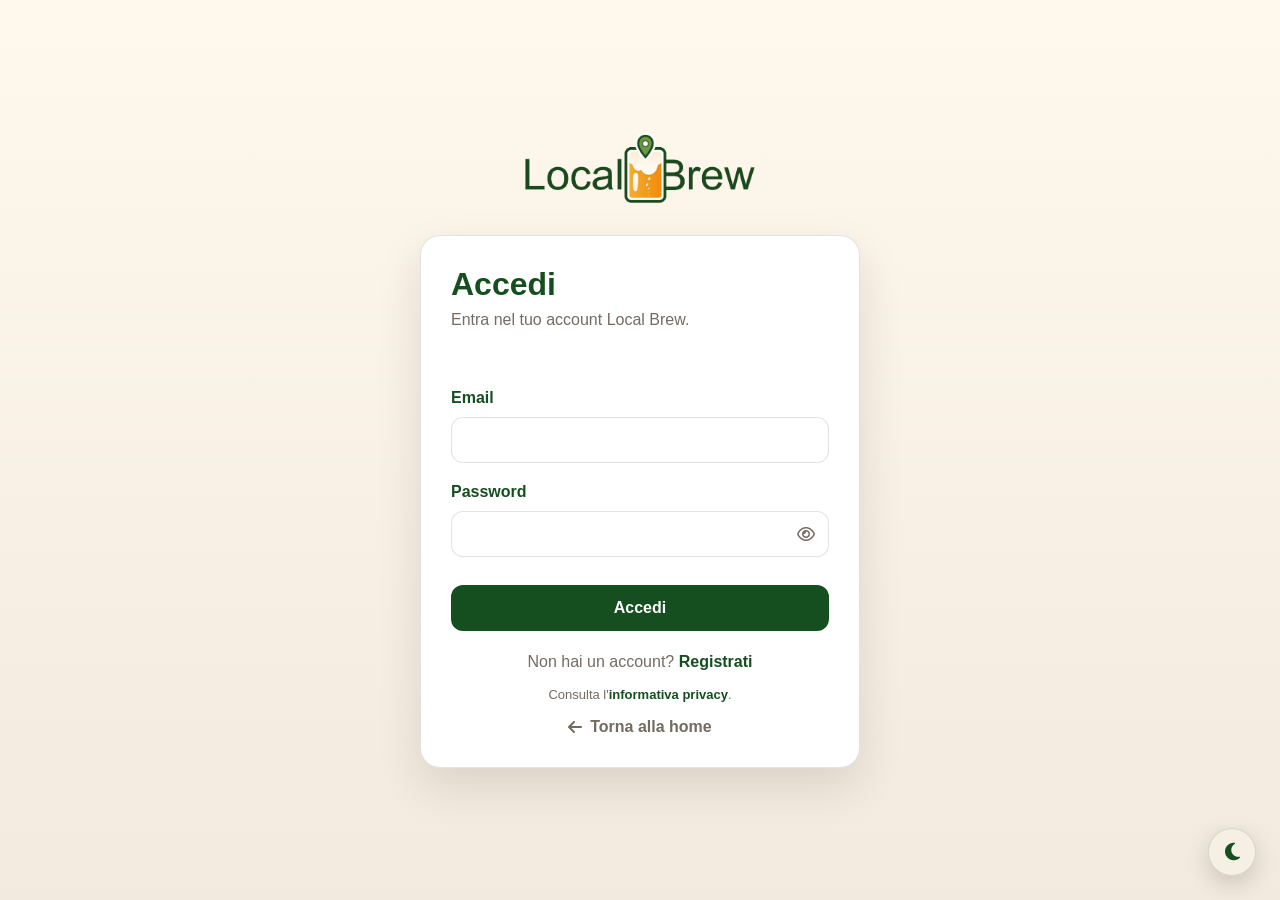
==== commit 9b110985: "Merge remote-tracking branch 'origin/develop' into feature/gabri" ====
--- a/src/main/resources/static/pages/admin-dashboard.html
+++ b/src/main/resources/static/pages/admin-dashboard.html
@@ -25,18 +25,30 @@
                 <button type="button" class="admin-new-drink-btn" id="admin-open-drawer">
                     <i class="fa-solid fa-beer-mug-empty"></i> Nuovo drink
                 </button>
-                <a class="dashboard-link" href="profile.html">
+                <a class="btn btn-dashboard" href="profile.html">
                     <i class="fa-solid fa-user"></i> Profilo
                 </a>
-                <a class="dashboard-link" href="../index.html">
+                <a class="btn btn-map" href="../index.html">
                     <i class="fa-solid fa-map-location-dot"></i> Mappa
                 </a>
-                <button type="button" class="dashboard-link dashboard-logout-button" data-logout-button>
+                <button type="button" class="btn btn-logout" data-logout-button>
                     <i class="fa-solid fa-right-from-bracket"></i> Esci
                 </button>
             </div>
         </div>
 
+        <!-- Tab navigazione -->
+        <div class="admin-tabs" role="tablist">
+            <button class="admin-tab admin-tab--active" data-tab="venues" role="tab" aria-selected="true">
+                <i class="fa-solid fa-store"></i> Locali
+            </button>
+            <button class="admin-tab" data-tab="drinks" role="tab" aria-selected="false">
+                <i class="fa-solid fa-beer-mug-empty"></i> Drink
+            </button>
+        </div>
+
+        <!-- Tab: Locali + Recensioni -->
+        <div class="admin-tab-panel" id="admin-tab-venues">
         <div class="admin-two-col">
 
             <!-- COLONNA 1: lista locali -->
@@ -88,7 +100,31 @@
                 <div class="admin-review-list" id="admin-reviews" aria-live="polite"></div>
             </section>
 
-        </div>
+        </div><!-- /admin-two-col -->
+        </div><!-- /admin-tab-panel venues -->
+
+        <!-- Tab: Drink globali -->
+        <div class="admin-tab-panel hidden" id="admin-tab-drinks">
+            <div class="admin-drinks-toolbar">
+                <div class="admin-search-wrap">
+                    <i class="fa-solid fa-magnifying-glass admin-search-icon"></i>
+                    <input id="admin-drink-search" class="admin-search-input" type="search"
+                           placeholder="Cerca drink per nome o categoria…" autocomplete="off">
+                </div>
+                <div class="admin-status-filters" role="group">
+                    <button class="admin-status-pill admin-status-pill--active" data-category="">Tutti</button>
+                    <button class="admin-status-pill" data-category="IPA">IPA</button>
+                    <button class="admin-status-pill" data-category="LAGER">Lager</button>
+                    <button class="admin-status-pill" data-category="STOUT">Stout</button>
+                    <button class="admin-status-pill" data-category="ALE">Ale</button>
+                    <button class="admin-status-pill" data-category="WHEAT">Wheat</button>
+                    <button class="admin-status-pill" data-category="SOUR">Sour</button>
+                </div>
+            </div>
+            <div id="admin-drinks-list" aria-live="polite">
+                <p class="dashboard-message">Caricamento drink...</p>
+            </div>
+        </div><!-- /admin-tab-panel drinks -->
 
     </section>
 </main>
--- a/src/main/resources/static/css/auth.css
+++ b/src/main/resources/static/css/auth.css
@@ -246,7 +246,9 @@
     text-decoration: none;
     white-space: nowrap;
     box-sizing: border-box;
-}
+    transition: .2s;
+}
+
 
 #venue-cancel {
     margin-top: 18px;
@@ -885,15 +887,18 @@
 }
 
 .dashboard-logout-button {
-    border: 1px solid #efc8bd;
-    background: #fff5f1;
-    color: #9c2d1f;
+    background: #9c2d1f;
+    color: #fff;
+    border: none;
+    border-radius: 999px;
     cursor: pointer;
     font-family: inherit;
+    transition: .2s;
 }
 
 .dashboard-logout-button:hover {
-    background: #ffe7df;
+    background: #7a2218;
+    transform: translateY(-2px);
 }
 
 /* ── Ricerca locale ───────────────────────────────────────── */
@@ -1524,6 +1529,8 @@
 .pw-toggle {
   position: absolute;
   right: 10px;
+  top: 50%;
+  transform: translateY(-50%);
   background: none;
   border: none;
   cursor: pointer;
@@ -1535,3 +1542,157 @@
 }
 
 .pw-toggle:hover { color: var(--green); }
+
+/* ── I miei locali (profilo owner) ── */
+.profile-locali-list {
+  display: flex;
+  flex-direction: column;
+  gap: 1rem;
+}
+
+.profile-locale-card {
+  display: flex;
+  flex-direction: column;
+  gap: .5rem;
+}
+
+.profile-locale-header {
+  display: flex;
+  justify-content: space-between;
+  align-items: flex-start;
+  gap: 1rem;
+}
+
+.profile-locale-meta {
+  font-size: .85rem;
+  color: var(--muted);
+  margin: .25rem 0 0;
+}
+
+.profile-locale-desc {
+  font-size: .875rem;
+  color: var(--muted);
+  margin: .25rem 0 0;
+  line-height: 1.5;
+}
+
+/* ── Admin drinks tab ── */
+#admin-drinks-list {
+  max-height: 70vh;
+  overflow-y: auto;
+  padding-right: 4px;
+  /* Scrollbar sottile */
+  scrollbar-width: thin;
+  scrollbar-color: var(--line) transparent;
+}
+#admin-drinks-list::-webkit-scrollbar { width: 6px; }
+#admin-drinks-list::-webkit-scrollbar-track { background: transparent; }
+#admin-drinks-list::-webkit-scrollbar-thumb { background: var(--line); border-radius: 3px; }
+
+.admin-drinks-grid {
+  display: grid;
+  grid-template-columns: repeat(auto-fill, minmax(280px, 1fr));
+  gap: 1rem;
+  padding: .5rem 0;
+}
+
+.admin-drink-card {
+  border: 1px solid var(--line, #e0e0e0);
+  border-radius: 10px;
+  overflow: hidden;
+  display: flex;
+  flex-direction: column;
+  background: var(--paper, #fff);
+}
+
+.admin-drink-img {
+  width: 100%;
+  height: 140px;
+  object-fit: cover;
+}
+
+.admin-drink-img--placeholder {
+  display: flex;
+  align-items: center;
+  justify-content: center;
+  background: var(--surface, #f5f5f5);
+  color: var(--muted, #999);
+  font-size: 2rem;
+}
+
+.admin-drink-body {
+  padding: .85rem 1rem 1rem;
+  display: flex;
+  flex-direction: column;
+  gap: .5rem;
+  flex: 1;
+}
+
+.admin-drink-header {
+  display: flex;
+  align-items: center;
+  justify-content: space-between;
+  gap: .5rem;
+}
+
+.admin-drink-badge {
+  font-size: .72rem;
+  font-weight: 600;
+  padding: 2px 8px;
+  border-radius: 20px;
+  background: var(--accent-soft, #f0f0e8);
+  color: var(--amber, #b58000);
+  white-space: nowrap;
+}
+
+.admin-drink-desc {
+  font-size: .82rem;
+  color: var(--muted);
+  line-height: 1.45;
+  margin: 0;
+}
+
+.admin-drink-meta {
+  display: flex;
+  gap: .75rem;
+  font-size: .78rem;
+  color: var(--muted);
+}
+
+.admin-drink-venues {
+  margin-top: auto;
+  padding-top: .5rem;
+  border-top: 1px solid var(--line, #eee);
+}
+
+.admin-drink-venues-label {
+  font-size: .75rem;
+  font-weight: 600;
+  color: var(--muted);
+  margin: 0 0 .35rem;
+}
+
+.admin-drink-venue-chips {
+  display: flex;
+  flex-wrap: wrap;
+  gap: .3rem;
+}
+
+.admin-drink-venue-chip {
+  font-size: .72rem;
+  padding: 2px 8px;
+  border-radius: 20px;
+  background: var(--surface, #f5f5f5);
+  color: var(--text);
+  border: 1px solid var(--line, #e0e0e0);
+}
+
+.admin-drink-venue-chip--none {
+  color: var(--muted);
+  font-style: italic;
+}
+
+[data-theme="dark"] .admin-drink-card     { background: var(--surface); border-color: var(--line); }
+[data-theme="dark"] .admin-drink-img--placeholder { background: var(--surface-2); }
+[data-theme="dark"] .admin-drink-venues   { border-color: var(--line); }
+[data-theme="dark"] .admin-drink-venue-chip { background: var(--surface-2); border-color: var(--line); }
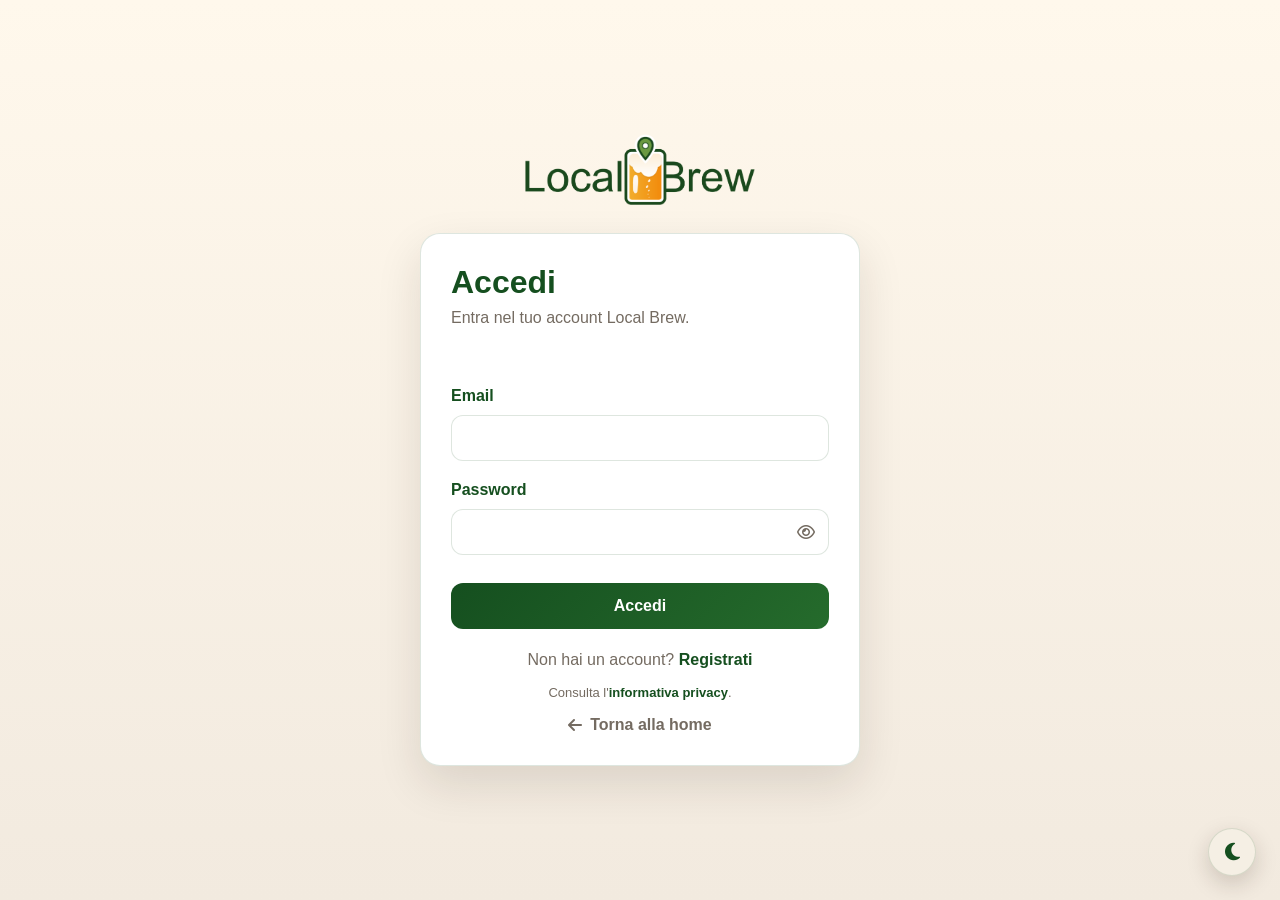
==== commit 8ea99a3c: "Merge remote-tracking branch 'origin/develop' into feature/gabri" ====
--- a/src/main/resources/static/pages/admin-dashboard.html
+++ b/src/main/resources/static/pages/admin-dashboard.html
@@ -12,11 +12,9 @@
     <link rel="shortcut icon" href="../assets/icons/favicon.png" type="image/x-icon">
 </head>
 
-<body class="auth-page">
-<main class="auth-shell dashboard-shell">
-    <section class="auth-card dashboard-card">
-
-        <div class="dashboard-header">
+<body class="auth-page app-page">
+<main class="dashboard-shell app-shell">
+    <header class="app-page-header dashboard-header">
             <div>
                 <h1>Amministrazione</h1>
                 <p>Gestisci locali e recensioni.</p>
@@ -25,7 +23,7 @@
                 <button type="button" class="admin-new-drink-btn" id="admin-open-drawer">
                     <i class="fa-solid fa-beer-mug-empty"></i> Nuovo drink
                 </button>
-                <a class="btn btn-dashboard" href="profile.html">
+                <a class="btn profile-btn" href="profile.html">
                     <i class="fa-solid fa-user"></i> Profilo
                 </a>
                 <a class="btn btn-map" href="../index.html">
@@ -35,7 +33,9 @@
                     <i class="fa-solid fa-right-from-bracket"></i> Esci
                 </button>
             </div>
-        </div>
+    </header>
+
+    <section class="app-page-body dashboard-card">
 
         <!-- Tab navigazione -->
         <div class="admin-tabs" role="tablist">
@@ -198,6 +198,77 @@
 
 <button type="button" class="theme-toggle-floating" id="theme-toggle" aria-label="Passa alla modalità notte"><i class="fa-solid fa-moon"></i></button>
   <script type="module" src="../js/theme-init.js"></script>
+<!-- Modal: modifica drink -->
+<div class="admin-drink-edit-backdrop hidden" id="admin-drink-edit-backdrop" aria-hidden="true"></div>
+<section class="admin-drink-edit-modal hidden" id="admin-drink-edit-modal" role="dialog" aria-modal="true"
+         aria-labelledby="admin-edit-drink-title">
+    <div class="admin-drink-edit-modal-header">
+        <div>
+            <p class="eyebrow">Drink globale</p>
+            <h2 id="admin-edit-drink-title"><i class="fa-solid fa-pen"></i> Modifica drink</h2>
+        </div>
+        <button type="button" class="admin-drawer-close" id="admin-edit-drink-close" aria-label="Chiudi">
+            <i class="fa-solid fa-xmark"></i>
+        </button>
+    </div>
+
+    <form class="auth-form admin-drink-edit-modal-form" id="admin-drink-edit-form">
+        <input type="hidden" id="edit-drink-id">
+
+        <label for="edit-drink-name">Nome</label>
+        <input id="edit-drink-name" type="text" maxlength="100" required>
+
+        <label for="edit-drink-description">Descrizione</label>
+        <textarea id="edit-drink-description" rows="3" maxlength="300"></textarea>
+
+        <div class="form-columns">
+            <div>
+                <label for="edit-drink-category">Categoria</label>
+                <select id="edit-drink-category" required>
+                    <option value="IPA">IPA</option>
+                    <option value="LAGER">Lager</option>
+                    <option value="STOUT">Stout</option>
+                    <option value="ALE">Ale</option>
+                    <option value="WHEAT">Wheat</option>
+                    <option value="SOUR">Sour</option>
+                </select>
+            </div>
+            <div>
+                <label for="edit-drink-abv">ABV</label>
+                <input id="edit-drink-abv" type="number" step="0.1" min="0" max="100">
+            </div>
+        </div>
+
+        <label for="edit-drink-origin">Origine</label>
+        <input id="edit-drink-origin" type="text" maxlength="100">
+
+        <label for="edit-drink-image-file">Immagine birra</label>
+        <div class="upload-field" id="edit-drink-image-upload-field">
+            <input type="file" id="edit-drink-image-file" accept="image/jpeg,image/png,image/webp"
+                   class="upload-file-input">
+            <label for="edit-drink-image-file" class="upload-file-label">
+                <i class="fa-solid fa-arrow-up-from-bracket"></i>
+                <span id="edit-drink-image-filename">Scegli immagine (JPG, PNG, WEBP - max 5 MB)</span>
+            </label>
+            <img id="edit-drink-image-preview" class="upload-preview hidden" alt="Anteprima immagine birra">
+            <button type="button" class="upload-remove hidden" id="edit-drink-image-remove"
+                    aria-label="Rimuovi immagine">
+                <i class="fa-solid fa-xmark"></i> Rimuovi
+            </button>
+        </div>
+        <input type="hidden" id="edit-drink-image-uri">
+
+        <p class="profile-form-msg" id="admin-drink-edit-message" aria-live="polite"></p>
+
+        <div class="admin-drink-edit-modal-actions">
+            <button type="button" class="secondary-button" id="admin-edit-drink-cancel">Annulla</button>
+            <button type="submit" class="profile-save-btn">
+                <i class="fa-solid fa-check"></i> Salva modifiche
+            </button>
+        </div>
+    </form>
+</section>
+
 <script type="module" src="../js/admin-dashboard.js"></script>
 </body>
 
--- a/src/main/resources/static/css/auth.css
+++ b/src/main/resources/static/css/auth.css
@@ -10,14 +10,103 @@
     width: min(440px, 100%);
 }
 
+.auth-page.app-page {
+    display: block;
+    min-height: 100dvh;
+    padding: 0;
+    background: linear-gradient(180deg, #fffaf2 0%, #f7f0e5 100%);
+}
+
+.app-shell {
+    width: min(1560px, calc(100% - 48px));
+    min-height: 100dvh;
+    margin: 0 auto;
+    padding: 24px 0 32px;
+    display: flex;
+    flex-direction: column;
+    gap: 18px;
+}
+
 .dashboard-shell {
-    width: min(1080px, 100%);
+    width: min(1560px, calc(100% - 48px));
+    height: 100dvh;
+    min-height: 0;
+    display: flex;
+    flex-direction: column;
+    gap: 18px;
+}
+
+.app-page-header {
+    width: 100%;
+    padding: 18px 0 20px;
+    border-bottom: 1px solid var(--line);
+    margin-bottom: 0;
+}
+
+.app-page-header h1 {
+    color: var(--green);
+    font-size: clamp(30px, 3vw, 46px);
+    line-height: 1.05;
+    margin: 0 0 8px;
+}
+
+.app-page-header p {
+    color: var(--muted);
+    font-size: 15px;
+    margin: 0;
+}
+
+.app-page-body {
+    width: 100%;
+    flex: 1 1 auto;
+    min-height: 0;
+}
+
+@media (max-width: 760px) {
+    .app-shell,
+    .dashboard-shell,
+    .profile-shell {
+        width: min(100% - 28px, 1560px);
+        height: auto;
+        min-height: 100dvh;
+        padding: 16px 0 26px;
+    }
+
+    .app-page-header {
+        padding-top: 8px;
+    }
+
+    .app-page-header h1 {
+        font-size: 30px;
+    }
 }
 
 .auth-logo {
     display: block;
     width: 230px;
     margin: 0 auto 28px;
+}
+
+.auth-logo-img {
+    width: 100%;
+    height: auto;
+    object-fit: contain;
+}
+
+.auth-logo-img.logo-light {
+    display: block;
+}
+
+.auth-logo-img.logo-dark {
+    display: none;
+}
+
+[data-theme="dark"] .auth-logo-img.logo-light {
+    display: none;
+}
+
+[data-theme="dark"] .auth-logo-img.logo-dark {
+    display: block;
 }
 
 .auth-card {
@@ -75,6 +164,22 @@
     font: inherit;
 }
 
+[data-theme="dark"] .auth-form input,
+[data-theme="dark"] .auth-form textarea,
+[data-theme="dark"] .auth-form select,
+[data-theme="dark"] .dashboard-control,
+[data-theme="dark"] .admin-search-input {
+    background: rgba(255, 255, 255, .035);
+    color: var(--text);
+    border-color: var(--line);
+}
+
+[data-theme="dark"] .auth-form input::placeholder,
+[data-theme="dark"] .auth-form textarea::placeholder,
+[data-theme="dark"] .admin-search-input::placeholder {
+    color: rgba(242, 244, 236, .48);
+}
+
 .auth-form input:focus,
 .auth-form textarea:focus,
 .auth-form select:focus {
@@ -85,8 +190,8 @@
     margin-top: 18px;
     padding: 14px;
     border-radius: 12px;
-    background: var(--green);
-    color: #fff;
+    background: var(--action-green-bg);
+    color: var(--action-text);
     font-weight: 800;
 }
 
@@ -217,6 +322,21 @@
 
 .dashboard-card {
     width: 100%;
+    max-height: 100%;
+    min-height: 0;
+    display: flex;
+    flex-direction: column;
+    overflow: hidden;
+    scrollbar-gutter: stable;
+}
+
+.app-page-body.dashboard-card,
+.app-page-body.profile-card {
+    padding: 0;
+    border: 0;
+    border-radius: 0;
+    background: transparent;
+    box-shadow: none;
 }
 
 .dashboard-header {
@@ -224,10 +344,10 @@
     align-items: flex-start;
     justify-content: space-between;
     gap: 20px;
-    margin-bottom: 22px;
-}
-
-.dashboard-link,
+    margin-bottom: 0;
+    flex: 0 0 auto;
+}
+
 .admin-new-drink-btn,
 .secondary-button,
 .dashboard-actions button,
@@ -239,8 +359,8 @@
     min-height: 40px;
     padding: 10px 14px;
     border-radius: 12px;
-    background: #fff3d8;
-    color: var(--green);
+    background: var(--action-green-bg);
+    color: var(--action-text);
     font-weight: 800;
     line-height: 1;
     text-decoration: none;
@@ -257,38 +377,20 @@
 .dashboard-grid {
     display: grid;
     grid-template-columns:minmax(280px, 420px) minmax(0, 1fr);
-    gap: 28px;
+    gap: 0;
     align-items: start;
+    min-height: 0;
+}
+
+.dashboard-card > .dashboard-grid {
+    flex: 1 1 auto;
+    overflow: auto;
+    scrollbar-gutter: stable;
 }
 
 .owner-dashboard-grid {
     grid-template-columns:minmax(280px, 400px) minmax(0, 1fr);
-}
-
-.admin-dashboard-grid {
-    grid-template-columns:minmax(0, 1fr) minmax(280px, 380px);
-}
-
-.drink-dashboard-grid {
-    grid-template-columns:1fr 1fr;
-    margin-top: 18px;
-}
-
-.dashboard-section {
-    margin-top: 34px;
-    padding-top: 28px;
-    border-top: 1px solid var(--line);
-}
-
-.compact-header {
-    margin-bottom: 10px;
-}
-
-.compact-header h2,
-.dashboard-list h2,
-.dashboard-section h2,
-.dashboard-section h3 {
-    color: var(--green);
+    align-items: stretch;
 }
 
 .dashboard-label {
@@ -328,10 +430,6 @@
     margin-bottom: 14px;
 }
 
-.drink-list-panel {
-    margin-top: 22px;
-}
-
 .dashboard-message {
     color: var(--muted);
     font-weight: 700;
@@ -348,11 +446,12 @@
     grid-template-columns:72px minmax(0, 1fr) auto;
     gap: 14px;
     align-items: center;
-    padding: 14px;
-    border: 1px solid var(--line);
-    border-radius: 16px;
-    background: #fffaf2;
-    margin-bottom: 12px;
+    padding: 16px 0;
+    border: 0;
+    border-bottom: 1px solid var(--line);
+    border-radius: 0;
+    background: transparent;
+    margin-bottom: 0;
 }
 
 .dashboard-item > img {
@@ -363,10 +462,6 @@
     background: #f7e7c2;
 }
 
-.dashboard-item-wide {
-    grid-template-columns:minmax(0, 1fr) auto;
-}
-
 .dashboard-item h2,
 .dashboard-item h3 {
     color: var(--green);
@@ -393,7 +488,8 @@
     opacity: .65;
 }
 
-.danger-button {
+.danger-button,
+.dashboard-actions .danger-button {
     display: inline-flex;
     align-items: center;
     justify-content: center;
@@ -401,22 +497,26 @@
     min-height: 40px;
     padding: 10px 16px;
     border-radius: 12px;
-    background: #f9dfd9;
-    color: #9c2d1f;
+    background: var(--danger-bg);
+    color: var(--danger-text);
     font-weight: 800;
-    border: 1px solid #f0c0b0;
-    transition: background .2s, box-shadow .2s, transform .15s;
+    border: 1.5px solid var(--danger-border);
+    box-shadow: none;
+    transition: none;
     cursor: pointer;
 }
 
-.danger-button:hover {
-    background: #f0c4b8;
-    box-shadow: 0 6px 16px rgba(156, 45, 31, .18);
-    transform: translateY(-1px);
-}
-
-.danger-button:active {
-    transform: translateY(0);
+.danger-button:hover,
+.dashboard-actions .danger-button:hover {
+    background: var(--danger-bg-hover);
+    color: var(--danger-text);
+    border-color: var(--danger-border-hover);
+    box-shadow: none;
+}
+
+.danger-button:active,
+.dashboard-actions .danger-button:active {
+    transform: none;
 }
 
 .dashboard-status {
@@ -444,48 +544,6 @@
     color: #9c2d1f;
 }
 
-.admin-review-panel {
-    padding: 18px;
-    border: 1px solid var(--line);
-    border-radius: 18px;
-    background: #fffaf2;
-}
-
-.admin-review-heading {
-    display: flex;
-    justify-content: space-between;
-    gap: 16px;
-    margin-bottom: 14px;
-}
-
-.admin-review-heading h2 {
-    margin-bottom: 6px;
-}
-
-.admin-review-label {
-    display: block;
-    margin: 10px 0 8px;
-    color: var(--green);
-    font-weight: 800;
-}
-
-.admin-review-select {
-    width: 100%;
-    min-height: 44px;
-    padding: 11px 12px;
-    border: 1px solid var(--line);
-    border-radius: 12px;
-    background: #fff;
-    color: var(--text);
-    font: inherit;
-    outline: none;
-}
-
-.admin-review-select:focus {
-    border-color: var(--green);
-    box-shadow: 0 0 0 3px rgba(21, 79, 31, .12);
-}
-
 .admin-review-list {
     display: grid;
     gap: 12px;
@@ -500,11 +558,12 @@
     grid-template-columns:58px minmax(0, 1fr) auto;
     gap: 14px;
     align-items: start;
-    padding: 14px;
-    border: 1px solid rgba(21, 79, 31, .12);
-    border-radius: 16px;
-    background: #fff;
-    box-shadow: 0 10px 24px rgba(44, 27, 15, .06);
+    align-self: start;
+    padding: 16px 0;
+    border: 0;
+    border-bottom: 1px solid var(--line);
+    border-radius: 0;
+    background: transparent;
 }
 
 .admin-review-score {
@@ -563,17 +622,22 @@
         grid-template-columns:1fr;
     }
 
-    .admin-dashboard-grid,
-    .drink-dashboard-grid {
-        grid-template-columns:1fr;
-    }
-
     .dashboard-item {
         grid-template-columns:64px minmax(0, 1fr);
     }
 
     .dashboard-actions {
         grid-column: 1 / -1;
+    }
+
+    .venue-form-col {
+        padding: 0 0 24px;
+        border-bottom: 1px solid var(--line);
+    }
+
+    .owner-dashboard-list {
+        padding: 24px 0 0;
+        border-left: 0;
     }
 
     .admin-review-card {
@@ -603,24 +667,81 @@
 .dashboard-col-title i {
     font-size: 18px;
     opacity: .7;
+}
+
+.venue-form-col,
+.owner-dashboard-list,
+.admin-col,
+.profile-nav,
+.profile-content {
+    border: 0;
+    border-radius: 0;
+    background: transparent;
+    backdrop-filter: none;
+}
+
+[data-theme="dark"] .auth-page.app-page {
+    background:
+            radial-gradient(circle at top left, rgba(215, 169, 81, .08), transparent 34rem),
+            linear-gradient(135deg, #080d0a 0%, #101812 56%, #111914 100%);
+}
+
+[data-theme="dark"] .app-page-header {
+    border-color: var(--line);
+}
+
+[data-theme="dark"] .venue-form-col,
+[data-theme="dark"] .owner-dashboard-list,
+[data-theme="dark"] .admin-col,
+[data-theme="dark"] .profile-nav,
+[data-theme="dark"] .profile-content {
+    background: transparent;
+    border-color: var(--line);
+}
+
+[data-theme="dark"] .dashboard-item,
+[data-theme="dark"] .admin-review-card,
+[data-theme="dark"] .admin-venue-card,
+[data-theme="dark"] .profile-form-block,
+[data-theme="dark"] .profile-review-card,
+[data-theme="dark"] .drink-form-block,
+[data-theme="dark"] .drink-list-col {
+    background: transparent;
+    border-color: var(--line);
+}
+
+[data-theme="dark"] .upload-file-label,
+[data-theme="dark"] .admin-status-pill,
+[data-theme="dark"] .admin-review-badge,
+[data-theme="dark"] .admin-review-venue-label,
+[data-theme="dark"] .profile-edit-comment {
+    background: rgba(255, 255, 255, .035);
+    border-color: var(--line);
+    color: var(--text);
 }
 
 .venue-form-col {
     position: sticky;
     top: 22px;
     align-self: start;
-    max-height: calc(100vh - 48px);
+    max-height: 100%;
     overflow-y: auto;
-    padding-right: 6px;
+    padding: 0 28px 0 0;
     scrollbar-gutter: stable;
 }
 
 .owner-dashboard-list {
     min-height: 0;
+    display: flex;
+    flex-direction: column;
+    padding: 0 0 0 28px;
+    border-left: 1px solid var(--line);
 }
 
 #owner-venues {
-    max-height: clamp(360px, calc(100vh - 220px), 680px);
+    flex: 1 1 auto;
+    min-height: 0;
+    max-height: none;
     overflow-y: auto;
     padding-right: 8px;
     padding-bottom: 4px;
@@ -633,16 +754,22 @@
 
 /* ── Pannello birre (accordion) ───────────────────────────── */
 .drink-accordion-panel {
-    margin-top: 32px;
-    padding-top: 28px;
+    margin-top: 0;
+    padding-top: 20px;
     border-top: 1px solid var(--line);
     animation: panel-in .22s ease;
     position: relative;
 }
 
 @keyframes panel-in {
-    from { opacity: 0; transform: translateY(10px); }
-    to   { opacity: 1; transform: translateY(0); }
+    from {
+        opacity: 0;
+        transform: translateY(10px);
+    }
+    to {
+        opacity: 1;
+        transform: translateY(0);
+    }
 }
 
 .drink-panel-header {
@@ -703,9 +830,10 @@
 
 .drink-form-block {
     padding: 20px;
-    border: 1px solid var(--line);
-    border-radius: 18px;
-    background: #fffaf2;
+    border: 0;
+    border-bottom: 1px solid var(--line);
+    border-radius: 0;
+    background: transparent;
 }
 
 .drink-form-block h3 {
@@ -721,9 +849,10 @@
 .drink-list-col {
     min-width: 0;
     padding: 20px;
-    border: 1px solid var(--line);
-    border-radius: 18px;
-    background: #fffaf2;
+    border: 0;
+    border-left: 1px solid var(--line);
+    border-radius: 0;
+    background: transparent;
 }
 
 #venue-drinks {
@@ -738,6 +867,14 @@
     display: inline-flex;
     align-items: center;
     gap: 6px;
+    background: var(--action-amber-bg) !important;
+    color: var(--action-text) !important;
+}
+
+.manage-drinks:hover {
+    background: var(--action-amber-bg-hover) !important;
+    color: var(--action-text) !important;
+    filter: none;
 }
 
 @media (max-width: 840px) {
@@ -749,7 +886,7 @@
         position: static;
         max-height: none;
         overflow: visible;
-        padding-right: 0;
+        padding: 0 0 24px;
     }
 
     #owner-venues,
@@ -771,7 +908,7 @@
     height: 1px;
     opacity: 0;
     overflow: hidden;
-    clip: rect(0,0,0,0);
+    clip: rect(0, 0, 0, 0);
 }
 
 .upload-field {
@@ -821,25 +958,22 @@
     gap: 6px;
     padding: 7px 14px;
     border-radius: 10px;
-    background: #f9dfd9;
-    color: #9c2d1f;
+    background: var(--danger-bg);
+    color: var(--danger-text);
+    border: 1.5px solid var(--danger-border);
     font-weight: 800;
     font-size: 13px;
     align-self: flex-start;
-    transition: .2s;
+    transition: none;
 }
 
 .upload-remove:hover {
-    background: #f5c8bf;
+    background: var(--danger-bg-hover);
+    color: var(--danger-text);
+    border-color: var(--danger-border-hover);
 }
 
 /* ── Admin dashboard: colonne ────────────────────────────── */
-.admin-form-col {
-    position: sticky;
-    top: 22px;
-    align-self: start;
-}
-
 .admin-venues-col {
     min-width: 0;
 }
@@ -848,19 +982,102 @@
 .admin-two-col {
     display: grid;
     grid-template-columns: minmax(260px, 1.1fr) minmax(260px, 1fr);
-    gap: 28px;
-    align-items: start;
+    gap: 0;
+    align-items: stretch;
     margin-top: 4px;
+    min-height: 0;
+    height: 100%;
+    flex: 1 1 auto;
+    overflow: hidden;
 }
 
 .admin-col {
     min-width: 0;
+    min-height: 0;
+    max-height: 100%;
+    padding: 0 28px 0 0;
+    display: flex;
+    flex-direction: column;
+    overflow: hidden;
 }
 
 .admin-review-col {
-    position: sticky;
-    top: 22px;
-    align-self: start;
+    align-self: stretch;
+    padding: 0 0 0 28px;
+    border-left: 1px solid var(--line);
+}
+
+.admin-tabs {
+    flex: 0 0 auto;
+    display: inline-flex;
+    align-self: flex-start;
+    gap: 6px;
+    padding: 6px;
+    margin-bottom: 22px;
+    border: 1px solid var(--line);
+    border-radius: 14px;
+    background: rgba(255, 250, 242, .82);
+}
+
+[data-theme="dark"] .admin-tabs {
+    background: transparent;
+    border-color: var(--line);
+}
+
+.admin-tabs .admin-tab {
+    min-height: 38px;
+    padding: 9px 18px;
+    border: 0;
+    border-radius: 999px;
+    margin: 0;
+    color: var(--muted);
+}
+
+.admin-tabs .admin-tab:hover {
+    color: var(--green);
+}
+
+.admin-tabs .admin-tab--active {
+    background: var(--action-green-bg);
+    color: var(--action-text);
+    border-bottom-color: transparent;
+}
+
+.admin-tab-panel:not(.hidden) {
+    display: flex;
+    flex-direction: column;
+    flex: 1 1 auto;
+    min-height: 0;
+    overflow: hidden;
+}
+
+.admin-tab-panel .dashboard-col-title,
+.admin-tab-panel .admin-search-wrap,
+.admin-tab-panel .admin-status-filters,
+.admin-review-hint,
+.admin-review-venue-name {
+    flex: 0 0 auto;
+}
+
+#admin-venues {
+    flex: 1 1 auto;
+    min-height: 0;
+    max-height: none;
+    overflow-y: auto;
+    overflow-x: hidden;
+    scrollbar-gutter: stable;
+}
+
+.admin-review-list {
+    flex: 1 1 auto;
+    min-height: 0;
+    max-height: none;
+    margin-top: 0;
+    overflow-y: auto;
+    overflow-x: hidden;
+    scrollbar-gutter: stable;
+    align-content: start;
+    grid-auto-rows: max-content;
 }
 
 /* ── Header actions ───────────────────────────────────────── */
@@ -873,32 +1090,34 @@
     justify-content: flex-end;
 }
 
-.admin-new-drink-btn {
-    background: var(--green);
-    color: var(--cream);
+.admin-new-drink-btn,
+.dashboard-header-actions .admin-new-drink-btn {
+    background: var(--action-amber-bg);
+    color: var(--action-text);
     border: none;
     font-size: 14px;
     cursor: pointer;
-    transition: background .18s;
-}
-
-.admin-new-drink-btn:hover {
-    background: var(--green-2);
-}
-
-.dashboard-logout-button {
-    background: #9c2d1f;
-    color: #fff;
+    transition: filter .18s, transform .18s;
+}
+
+.admin-new-drink-btn:hover,
+.dashboard-header-actions .admin-new-drink-btn:hover {
+    background: var(--action-amber-bg-hover);
+    color: var(--action-text);
+    filter: none;
+    transform: translateY(-2px);
+}
+
+.dashboard-shell .dashboard-header-actions .btn-map {
+    background: var(--action-green-bg);
+    color: var(--action-text);
     border: none;
-    border-radius: 999px;
-    cursor: pointer;
-    font-family: inherit;
-    transition: .2s;
-}
-
-.dashboard-logout-button:hover {
-    background: #7a2218;
-    transform: translateY(-2px);
+}
+
+.dashboard-shell .dashboard-header-actions .btn-map:hover {
+    background: var(--action-green-bg-hover);
+    color: var(--action-text);
+    filter: none;
 }
 
 /* ── Ricerca locale ───────────────────────────────────────── */
@@ -964,25 +1183,26 @@
 }
 
 .admin-status-pill--active {
-    background: var(--green);
-    border-color: var(--green);
-    color: var(--cream);
+    background: var(--action-green-bg);
+    border-color: transparent;
+    color: var(--action-text);
 }
 
 .admin-status-pill--active:hover {
-    background: var(--green-2);
-    border-color: var(--green-2);
-    color: var(--cream);
+    background: var(--action-green-bg-hover);
+    border-color: transparent;
+    color: var(--action-text);
 }
 
 /* ── Card locale ──────────────────────────────────────────── */
 .admin-venue-card {
-    background: var(--paper);
-    border: 1.5px solid var(--line);
-    border-radius: 12px;
-    padding: 14px 16px 12px;
-    margin-bottom: 12px;
-    transition: border-color .18s, box-shadow .18s;
+    background: transparent;
+    border: 0;
+    border-bottom: 1px solid var(--line);
+    border-radius: 0;
+    padding: 16px 0;
+    margin-bottom: 0;
+    transition: border-color .18s, background .18s;
 }
 
 .admin-venue-card:last-child {
@@ -991,7 +1211,7 @@
 
 .admin-venue-card--active {
     border-color: var(--green);
-    box-shadow: 0 2px 12px rgba(21,79,31,.12);
+    background: linear-gradient(90deg, rgba(21, 79, 31, .08), transparent 62%);
 }
 
 .admin-venue-card-header {
@@ -1027,6 +1247,42 @@
 .admin-venue-actions button {
     font-size: 12px;
     padding: 5px 10px;
+}
+
+/* Attiva: verde — azione positiva */
+.admin-venue-actions .activate {
+    background: var(--action-green-bg);
+    color: var(--action-text);
+    border-color: transparent;
+}
+
+.admin-venue-actions .activate:hover:not(:disabled) {
+    background: var(--action-green-bg-hover);
+    color: var(--action-text);
+}
+
+/* Sospendi: arancione — azione di blocco */
+.admin-venue-actions .suspend {
+    background: #e07820;
+    color: #fff;
+    border-color: transparent;
+}
+
+.admin-venue-actions .suspend:hover:not(:disabled) {
+    background: #c96a18;
+}
+
+/* Recensioni: ambra - navigazione/visualizza */
+.admin-venue-actions .show-reviews {
+    background: var(--action-amber-bg);
+    color: var(--action-text);
+    border-color: transparent;
+}
+
+.admin-venue-actions .show-reviews:hover {
+    background: var(--action-amber-bg-hover);
+    color: var(--action-text);
+    filter: none;
 }
 
 /* ── Badge recensioni nella card ─────────────────────────── */
@@ -1059,7 +1315,17 @@
 
 /* ── Colonna recensioni ──────────────────────────────────── */
 .admin-review-hint {
-    margin-top: 8px;
+    min-height: 86px;
+    margin: 0 0 16px;
+    display: flex;
+    align-items: center;
+}
+
+.admin-review-venue-name {
+    min-height: 67px;
+    margin: 0 0 16px;
+    display: flex;
+    align-items: flex-start;
 }
 
 .admin-review-venue-label {
@@ -1098,12 +1364,12 @@
     width: min(420px, 95vw);
     height: 100dvh;
     background: var(--paper);
-    box-shadow: -6px 0 32px rgba(44,27,15,.15);
+    box-shadow: -6px 0 32px rgba(44, 27, 15, .15);
     z-index: 201;
     display: flex;
     flex-direction: column;
     transform: translateX(100%);
-    transition: transform .28s cubic-bezier(.4,0,.2,1);
+    transition: transform .28s cubic-bezier(.4, 0, .2, 1);
 }
 
 .admin-drawer--open {
@@ -1152,24 +1418,127 @@
     padding: 20px 24px 32px;
 }
 
+.admin-drink-edit-backdrop {
+    position: fixed;
+    inset: 0;
+    z-index: 1450;
+    background: rgba(20, 12, 6, .52);
+    backdrop-filter: blur(3px);
+}
+
+.admin-drink-edit-modal {
+    position: fixed;
+    top: 50%;
+    left: 50%;
+    z-index: 1451;
+    width: min(540px, calc(100vw - 32px));
+    max-height: calc(100dvh - 48px);
+    display: flex;
+    flex-direction: column;
+    overflow: hidden;
+    border: 1px solid var(--line);
+    border-radius: 22px;
+    background: var(--paper);
+    box-shadow: 0 28px 70px rgba(44, 27, 15, .28);
+    transform: translate(-50%, -50%);
+}
+
+.admin-drink-edit-modal-header {
+    display: flex;
+    align-items: flex-start;
+    justify-content: space-between;
+    gap: 16px;
+    padding: 22px 24px 16px;
+    border-bottom: 1px solid var(--line);
+    flex: 0 0 auto;
+}
+
+.admin-drink-edit-modal-header h2 {
+    display: flex;
+    align-items: center;
+    gap: 9px;
+    margin: 6px 0 0;
+    color: var(--green);
+    font-size: 22px;
+}
+
+.admin-drink-edit-modal-form {
+    flex: 1 1 auto;
+    min-height: 0;
+    overflow-y: auto;
+    padding: 18px 24px 24px;
+    scrollbar-gutter: stable;
+}
+
+.admin-drink-edit-modal-form .upload-preview {
+    max-height: 190px;
+}
+
+.admin-drink-edit-modal-actions {
+    display: grid;
+    grid-template-columns: repeat(2, minmax(0, 1fr));
+    gap: 10px;
+    margin-top: 16px;
+}
+
+.admin-drink-edit-modal-actions button {
+    min-height: 42px;
+}
+
+[data-theme="dark"] .admin-drink-edit-modal {
+    background: var(--paper);
+    border-color: var(--line);
+    box-shadow: 0 30px 74px rgba(0, 0, 0, .56);
+}
+
+[data-theme="dark"] .admin-drink-edit-backdrop {
+    background: rgba(3, 7, 5, .64);
+}
+
+@media (max-width: 640px) {
+    .admin-drink-edit-modal {
+        width: calc(100vw - 20px);
+        max-height: calc(100dvh - 20px);
+        border-radius: 18px;
+    }
+
+    .admin-drink-edit-modal-header,
+    .admin-drink-edit-modal-form {
+        padding-left: 18px;
+        padding-right: 18px;
+    }
+
+    .admin-drink-edit-modal-actions {
+        grid-template-columns: 1fr;
+    }
+}
+
 /* ── Media query 2 colonne ───────────────────────────────── */
 @media (max-width: 720px) {
     .admin-two-col {
         grid-template-columns: 1fr;
     }
+
     .admin-review-col {
         position: static;
+        padding: 24px 0 0;
+        border-left: 0;
+        border-top: 1px solid var(--line);
     }
 }
 
 /* ── Pagina profilo ───────────────────────────────────────── */
 .profile-shell {
-    width: min(1000px, 100%);
+    width: min(1560px, calc(100% - 48px));
+    min-height: 100dvh;
+    display: flex;
+    flex-direction: column;
+    gap: 18px;
 }
 
 .profile-card {
     width: 100%;
-    padding: 32px 36px;
+    padding: 0;
 }
 
 .profile-header-user {
@@ -1199,9 +1568,9 @@
 /* ── Layout 2 colonne ─────────────────────────────────────── */
 .profile-layout {
     display: grid;
-    grid-template-columns: 200px 1fr;
-    gap: 28px;
-    margin-top: 24px;
+    grid-template-columns: minmax(220px, 280px) minmax(0, 1fr);
+    gap: 0;
+    margin-top: 0;
     align-items: start;
 }
 
@@ -1212,6 +1581,13 @@
     gap: 4px;
     position: sticky;
     top: 22px;
+    padding: 0 24px 0 0;
+    border-right: 1px solid var(--line);
+}
+
+.profile-content {
+    min-width: 0;
+    padding: 0 0 0 32px;
 }
 
 .profile-nav-item {
@@ -1220,7 +1596,7 @@
     gap: 9px;
     padding: 10px 14px;
     border: none;
-    border-radius: 10px;
+    border-radius: 8px;
     background: none;
     color: var(--muted);
     font-size: 14px;
@@ -1232,7 +1608,7 @@
 }
 
 .profile-nav-item:hover {
-    background: var(--cream);
+    background: rgba(244, 182, 61, .12);
     color: var(--text);
 }
 
@@ -1247,18 +1623,23 @@
 }
 
 .profile-nav-item--danger {
-    color: #9c2d1f;
+    background: transparent;
+    color: var(--danger-bg);
+    border: 1.5px solid transparent;
     margin-top: 8px;
+    transition: background .15s, color .15s, border-color .15s;
 }
 
 .profile-nav-item--danger:hover {
-    background: #fff0ee;
-    color: #7a2218;
+    background: rgba(220, 38, 38, .08);
+    color: var(--danger-bg-hover);
+    border-color: transparent;
 }
 
 .profile-nav-item--danger.profile-nav-item--active {
-    background: #9c2d1f;
-    color: #fff;
+    background: var(--danger-bg);
+    color: var(--danger-text);
+    border-color: var(--danger-border);
 }
 
 /* ── Contenuto destra ─────────────────────────────────────── */
@@ -1289,10 +1670,11 @@
 }
 
 .profile-form-block {
-    border: 1.5px solid var(--line);
-    border-radius: 14px;
-    padding: 18px 20px;
-    background: var(--paper);
+    border: 0;
+    border-bottom: 1px solid var(--line);
+    border-radius: 0;
+    padding: 18px 0 20px;
+    background: transparent;
 }
 
 .profile-form-block h3 {
@@ -1323,11 +1705,12 @@
     font-size: 14px;
     font-weight: 700;
     cursor: pointer;
-    transition: background .18s;
-    margin-top: 4px;
-}
-
-.profile-save-btn:hover { background: var(--green-2); }
+    transition: none;
+}
+
+.profile-save-btn:hover {
+    background: var(--green-2);
+}
 
 .profile-form-msg {
     font-size: 13px;
@@ -1336,8 +1719,13 @@
     margin: 6px 0 0;
 }
 
-.profile-form-msg--ok    { color: var(--green); }
-.profile-form-msg--error { color: #9c2d1f; }
+.profile-form-msg--ok {
+    color: var(--green);
+}
+
+.profile-form-msg--error {
+    color: #9c2d1f;
+}
 
 
 /* ── Recensioni ───────────────────────────────────────────── */
@@ -1349,14 +1737,15 @@
     overflow-y: auto;
     padding-right: 6px;
     scrollbar-width: thin;
-    scrollbar-color: rgba(21,79,31,.3) transparent;
+    scrollbar-color: var(--scrollbar-thumb) var(--scrollbar-track);
 }
 
 .profile-review-card {
-    border: 1.5px solid var(--line);
-    border-radius: 14px;
-    padding: 14px 16px;
-    background: var(--paper);
+    border: 0;
+    border-bottom: 1px solid var(--line);
+    border-radius: 0;
+    padding: 16px 0;
+    background: transparent;
 }
 
 .profile-review-top {
@@ -1384,15 +1773,17 @@
     line-height: 1.5;
 }
 
-.profile-star { font-size: 14px; }
+.profile-star {
+    font-size: 14px;
+}
 
 /* ── Link dashboard owner ─────────────────────────────────── */
 .profile-dashboard-link {
     display: inline-flex;
     align-items: center;
     gap: 10px;
-    background: var(--green);
-    color: var(--cream);
+    background: var(--action-amber-bg);
+    color: var(--action-text);
     text-decoration: none;
     padding: 14px 22px;
     border-radius: 12px;
@@ -1401,7 +1792,10 @@
     transition: background .18s;
 }
 
-.profile-dashboard-link:hover { background: var(--green-2); }
+.profile-dashboard-link:hover {
+    background: var(--action-amber-bg-hover);
+    color: var(--action-text);
+}
 
 /* ── Zona pericolosa ──────────────────────────────────────── */
 .profile-danger-zone {
@@ -1436,38 +1830,48 @@
 
 .profile-delete-btn {
     padding: 10px 18px;
-    background: #9c2d1f;
-    color: #fff;
-    border: none;
+    background: var(--danger-bg);
+    color: var(--danger-text);
+    border: 1.5px solid var(--danger-border);
     border-radius: 9px;
     font-size: 14px;
     font-weight: 700;
     cursor: pointer;
-    transition: background .18s;
+    transition: none;
     white-space: nowrap;
     flex-shrink: 0;
 }
 
-.profile-delete-btn:hover { background: #7a2218; }
+.profile-delete-btn:hover {
+    background: var(--danger-bg-hover);
+    color: var(--danger-text);
+    border-color: var(--danger-border-hover);
+}
 
 /* ── Responsive ───────────────────────────────────────────── */
 @media (max-width: 680px) {
     .profile-layout {
         grid-template-columns: 1fr;
     }
+
     .profile-nav {
         flex-direction: row;
         flex-wrap: wrap;
         position: static;
-    }
+        padding: 0 0 18px;
+        border-right: 0;
+        border-bottom: 1px solid var(--line);
+    }
+
     .profile-nav-item {
         flex: 1;
         justify-content: center;
         font-size: 12px;
         padding: 8px 10px;
     }
-    .profile-card {
-        padding: 20px 16px;
+
+    .profile-content {
+        padding: 22px 0 0;
     }
 }
 
@@ -1507,7 +1911,9 @@
     margin-bottom: 10px;
 }
 
-.profile-edit-comment:focus { border-color: var(--green); }
+.profile-edit-comment:focus {
+    border-color: var(--green);
+}
 
 .profile-review-edit-actions {
     display: flex;
@@ -1516,183 +1922,495 @@
 
 /* ── Password field con toggle visibilità ─────────────────────── */
 .pw-field {
-  position: relative;
-  display: flex;
-  align-items: center;
+    position: relative;
+    display: flex;
+    align-items: center;
 }
 
 .pw-field input {
-  flex: 1;
-  padding-right: 42px !important;
+    flex: 1;
+    padding-right: 42px !important;
 }
 
 .pw-toggle {
-  position: absolute;
-  right: 10px;
-  top: 50%;
-  transform: translateY(-50%);
-  background: none;
-  border: none;
-  cursor: pointer;
-  color: var(--muted, #888);
-  font-size: 16px;
-  padding: 4px;
-  line-height: 1;
-  transition: color .18s;
-}
-
-.pw-toggle:hover { color: var(--green); }
-
-/* ── I miei locali (profilo owner) ── */
-.profile-locali-list {
-  display: flex;
-  flex-direction: column;
-  gap: 1rem;
-}
-
-.profile-locale-card {
-  display: flex;
-  flex-direction: column;
-  gap: .5rem;
-}
-
-.profile-locale-header {
-  display: flex;
-  justify-content: space-between;
-  align-items: flex-start;
-  gap: 1rem;
-}
-
-.profile-locale-meta {
-  font-size: .85rem;
-  color: var(--muted);
-  margin: .25rem 0 0;
-}
-
-.profile-locale-desc {
-  font-size: .875rem;
-  color: var(--muted);
-  margin: .25rem 0 0;
-  line-height: 1.5;
+    position: absolute;
+    right: 10px;
+    top: 50%;
+    transform: translateY(-50%);
+    background: none;
+    border: none;
+    cursor: pointer;
+    color: var(--muted, #888);
+    font-size: 16px;
+    padding: 4px;
+    line-height: 1;
+    transition: color .18s;
+}
+
+.pw-toggle:hover {
+    color: var(--green);
 }
 
 /* ── Admin drinks tab ── */
 #admin-drinks-list {
-  max-height: 70vh;
-  overflow-y: auto;
-  padding-right: 4px;
-  /* Scrollbar sottile */
-  scrollbar-width: thin;
-  scrollbar-color: var(--line) transparent;
-}
-#admin-drinks-list::-webkit-scrollbar { width: 6px; }
-#admin-drinks-list::-webkit-scrollbar-track { background: transparent; }
-#admin-drinks-list::-webkit-scrollbar-thumb { background: var(--line); border-radius: 3px; }
+    flex: 1 1 auto;
+    min-height: 0;
+    max-height: none;
+    overflow-y: auto;
+    overflow-x: hidden;
+    padding: 6px 10px 6px 2px;
+    scrollbar-gutter: stable;
+    /* Scrollbar sottile */
+    scrollbar-width: thin;
+    scrollbar-color: var(--scrollbar-thumb) var(--scrollbar-track);
+}
+
+#admin-drinks-list::-webkit-scrollbar {
+    width: var(--scrollbar-size);
+}
+
+#admin-drinks-list::-webkit-scrollbar-track {
+    background: var(--scrollbar-track);
+}
+
+#admin-drinks-list::-webkit-scrollbar-thumb {
+    background: var(--scrollbar-thumb);
+    background-clip: padding-box;
+    border: 2px solid transparent;
+    border-radius: 999px;
+}
+
+#admin-drinks-list::-webkit-scrollbar-thumb:hover {
+    background: var(--scrollbar-thumb-hover);
+    background-clip: padding-box;
+}
+
+.admin-drinks-toolbar {
+    flex: 0 0 auto;
+}
 
 .admin-drinks-grid {
-  display: grid;
-  grid-template-columns: repeat(auto-fill, minmax(280px, 1fr));
-  gap: 1rem;
-  padding: .5rem 0;
+    display: grid;
+    grid-template-columns: repeat(auto-fit, minmax(min(100%, 300px), 1fr));
+    gap: 16px;
+    padding: 4px 0 10px;
+    align-items: start;
 }
 
 .admin-drink-card {
-  border: 1px solid var(--line, #e0e0e0);
-  border-radius: 10px;
-  overflow: hidden;
-  display: flex;
-  flex-direction: column;
-  background: var(--paper, #fff);
+    border: 0;
+    border-bottom: 1px solid var(--line, #e0e0e0);
+    border-radius: 0;
+    overflow: hidden;
+    display: flex;
+    flex-direction: column;
+    background: transparent;
+    min-width: 0;
+    max-width: 100%;
 }
 
 .admin-drink-img {
-  width: 100%;
-  height: 140px;
-  object-fit: cover;
+    width: 100%;
+    height: clamp(105px, 13vh, 130px);
+    object-fit: cover;
+    display: block;
+    background: var(--surface, #f5f5f5);
+    flex: 0 0 auto;
 }
 
 .admin-drink-img--placeholder {
-  display: flex;
-  align-items: center;
-  justify-content: center;
-  background: var(--surface, #f5f5f5);
-  color: var(--muted, #999);
-  font-size: 2rem;
+    display: flex;
+    align-items: center;
+    justify-content: center;
+    background: var(--surface, #f5f5f5);
+    color: var(--muted, #999);
+    font-size: 2rem;
 }
 
 .admin-drink-body {
-  padding: .85rem 1rem 1rem;
-  display: flex;
-  flex-direction: column;
-  gap: .5rem;
-  flex: 1;
+    padding: 14px;
+    display: flex;
+    flex-direction: column;
+    gap: 10px;
+    flex: 1;
+    min-width: 0;
+    max-width: 100%;
+    min-height: 0;
+    overflow: visible;
 }
 
 .admin-drink-header {
-  display: flex;
-  align-items: center;
-  justify-content: space-between;
-  gap: .5rem;
+    display: grid;
+    gap: 7px;
+    align-items: start;
+    min-width: 0;
+}
+
+.admin-drink-header strong {
+    min-width: 0;
+    overflow: hidden;
+    display: -webkit-box;
+    -webkit-box-orient: vertical;
+    -webkit-line-clamp: 2;
+    color: var(--green);
+    font-size: 16px;
+    line-height: 1.2;
 }
 
 .admin-drink-badge {
-  font-size: .72rem;
-  font-weight: 600;
-  padding: 2px 8px;
-  border-radius: 20px;
-  background: var(--accent-soft, #f0f0e8);
-  color: var(--amber, #b58000);
-  white-space: nowrap;
+    justify-self: start;
+    max-width: 100%;
+    font-size: .7rem;
+    font-weight: 800;
+    padding: 5px 10px;
+    border-radius: 20px;
+    background: var(--accent-soft, #f0f0e8);
+    color: var(--amber, #b58000);
+    white-space: nowrap;
+    overflow: hidden;
+    text-overflow: ellipsis;
+    text-transform: uppercase;
 }
 
 .admin-drink-desc {
-  font-size: .82rem;
-  color: var(--muted);
-  line-height: 1.45;
-  margin: 0;
+    box-sizing: border-box;
+    width: 100%;
+    max-width: 100%;
+    min-height: 48px;
+    max-height: calc(1.45em * 2 + 22px);
+    padding: 10px 11px;
+    border: 1px solid var(--line);
+    border-radius: 10px;
+    background: rgba(255, 255, 255, .46);
+    font-size: .82rem;
+    color: var(--muted);
+    line-height: 1.45;
+    margin: 0;
+    display: block;
+    overflow: hidden;
+    overflow-wrap: anywhere;
+    word-break: break-word;
+    white-space: normal;
 }
 
 .admin-drink-meta {
-  display: flex;
-  gap: .75rem;
-  font-size: .78rem;
-  color: var(--muted);
-}
-
-.admin-drink-venues {
-  margin-top: auto;
-  padding-top: .5rem;
-  border-top: 1px solid var(--line, #eee);
-}
-
-.admin-drink-venues-label {
-  font-size: .75rem;
-  font-weight: 600;
-  color: var(--muted);
-  margin: 0 0 .35rem;
-}
-
-.admin-drink-venue-chips {
-  display: flex;
-  flex-wrap: wrap;
-  gap: .3rem;
-}
-
-.admin-drink-venue-chip {
-  font-size: .72rem;
-  padding: 2px 8px;
-  border-radius: 20px;
-  background: var(--surface, #f5f5f5);
-  color: var(--text);
-  border: 1px solid var(--line, #e0e0e0);
-}
-
-.admin-drink-venue-chip--none {
-  color: var(--muted);
-  font-style: italic;
-}
-
-[data-theme="dark"] .admin-drink-card     { background: var(--surface); border-color: var(--line); }
-[data-theme="dark"] .admin-drink-img--placeholder { background: var(--surface-2); }
-[data-theme="dark"] .admin-drink-venues   { border-color: var(--line); }
-[data-theme="dark"] .admin-drink-venue-chip { background: var(--surface-2); border-color: var(--line); }
+    display: grid;
+    gap: 8px;
+    font-size: .78rem;
+    color: var(--muted);
+    min-width: 0;
+}
+
+.admin-drink-meta span {
+    display: inline-flex;
+    align-items: center;
+    gap: 6px;
+    min-width: 0;
+    max-width: 100%;
+    overflow: hidden;
+    text-overflow: ellipsis;
+    white-space: nowrap;
+}
+
+.admin-drink-venue-count {
+    width: 100%;
+    padding: 8px 10px;
+    border: 1px solid var(--line);
+    border-radius: 12px;
+    background: rgba(21, 79, 31, .06);
+    color: var(--green);
+    font-weight: 800;
+}
+
+.admin-drink-meta .admin-drink-venue-count {
+    white-space: normal;
+    overflow-wrap: anywhere;
+    word-break: break-word;
+}
+
+.admin-drink-venue-count i {
+    flex: 0 0 auto;
+}
+
+.admin-drink-actions {
+    display: grid;
+    grid-template-columns: minmax(0, 1fr) 44px;
+    gap: 8px;
+    margin-top: auto;
+    min-width: 0;
+    flex: 0 0 auto;
+}
+
+.admin-drink-actions button {
+    min-width: 0;
+    min-height: 38px;
+    padding: 8px 10px;
+    border-radius: 12px;
+    display: inline-flex;
+    align-items: center;
+    justify-content: center;
+    gap: 7px;
+    overflow: hidden;
+}
+
+.admin-drink-actions .secondary-button {
+    width: 100%;
+}
+
+.admin-drink-actions .danger-button {
+    width: 44px;
+    padding-inline: 0;
+}
+
+[data-theme="dark"] .admin-drink-card {
+    background: transparent;
+    border-color: var(--line);
+}
+
+[data-theme="dark"] .admin-drink-img--placeholder {
+    background: var(--surface-2);
+}
+
+[data-theme="dark"] .admin-drink-header strong {
+    color: var(--green);
+}
+
+[data-theme="dark"] .admin-drink-desc {
+    background: rgba(255, 255, 255, .035);
+    border-color: var(--line);
+    color: var(--muted);
+}
+
+[data-theme="dark"] .admin-drink-venue-count {
+    background: rgba(169, 189, 145, .1);
+    border-color: var(--line);
+    color: var(--green);
+}
+
+[data-theme="dark"] .admin-drink-actions .secondary-button {
+    background: transparent;
+    border: 1px solid var(--line);
+    color: var(--green);
+}
+
+[data-theme="dark"] .admin-drink-actions .secondary-button:hover {
+    background: rgba(169, 189, 145, .14);
+    border-color: rgba(169, 189, 145, .36);
+}
+
+/* Dark mode: evita che i bottoni generici delle dashboard sovrascrivano gli stati danger. */
+[data-theme="dark"] .danger-button,
+[data-theme="dark"] .dashboard-actions button.danger-button,
+[data-theme="dark"] .admin-drink-actions button.danger-button,
+[data-theme="dark"] .upload-remove,
+[data-theme="dark"] .profile-delete-btn {
+    background: var(--danger-bg);
+    color: var(--danger-text);
+    border-color: var(--danger-border);
+    box-shadow: none;
+    transition: none;
+}
+
+[data-theme="dark"] .danger-button:hover,
+[data-theme="dark"] .dashboard-actions button.danger-button:hover,
+[data-theme="dark"] .admin-drink-actions button.danger-button:hover,
+[data-theme="dark"] .upload-remove:hover,
+[data-theme="dark"] .profile-delete-btn:hover {
+    background: var(--danger-bg-hover);
+    color: var(--danger-text);
+    border-color: var(--danger-border-hover);
+    box-shadow: none;
+    transform: none;
+}
+
+[data-theme="dark"] .danger-button:active,
+[data-theme="dark"] .dashboard-actions button.danger-button:active,
+[data-theme="dark"] .admin-drink-actions button.danger-button:active,
+[data-theme="dark"] .upload-remove:active,
+[data-theme="dark"] .profile-delete-btn:active {
+    transform: none;
+}
+
+[data-theme="dark"] .profile-nav .profile-nav-item--danger {
+    background: transparent;
+    color: var(--danger);
+    border-color: transparent;
+}
+
+[data-theme="dark"] .profile-nav .profile-nav-item--danger:hover {
+    background: var(--danger-soft);
+    color: #f0b2aa;
+    border-color: transparent;
+}
+
+[data-theme="dark"] .profile-nav .profile-nav-item--danger.profile-nav-item--active,
+[data-theme="dark"] .profile-nav .profile-nav-item--danger.profile-nav-item--active:hover {
+    background: var(--danger-bg);
+    color: var(--danger-text);
+    border-color: var(--danger-border);
+}
+
+@media (max-width: 720px) {
+    .admin-drinks-grid {
+        grid-template-columns: 1fr;
+    }
+
+    .admin-drink-img {
+        height: 130px;
+    }
+
+}
+
+/* drink-message dentro il pannello */
+.drink-message-inline {
+    min-height: 0;
+    margin: 0 0 10px;
+    font-size: 13px;
+}
+
+.drink-message-inline:empty {
+    display: none;
+}
+
+/* ── Drink form accordion ───────────────────────────────────── */
+.drink-accordion-block {
+    padding: 0;
+    overflow: hidden;
+}
+
+.drink-accordion-trigger {
+    display: flex;
+    align-items: center;
+    justify-content: space-between;
+    width: 100%;
+    padding: 14px 18px;
+    background: none;
+    border: none;
+    cursor: pointer;
+    font-size: 14px;
+    font-weight: 700;
+    color: var(--green);
+    text-align: left;
+    gap: 8px;
+    transition: background .15s;
+    border-radius: 18px;
+}
+
+.drink-accordion-trigger:hover {
+    background: var(--cream);
+}
+
+.drink-accordion-trigger[aria-expanded="true"] {
+    border-radius: 18px 18px 0 0;
+    background: var(--green, #dff0df);
+}
+
+.drink-chevron {
+    font-size: 12px;
+    transition: transform .2s;
+    flex-shrink: 0;
+}
+
+.drink-chevron--open {
+    transform: rotate(180deg);
+}
+
+.drink-accordion-body {
+    padding: 0 18px 18px;
+    animation: panel-in .18s ease;
+}
+
+.drink-accordion-body.hidden {
+    display: none;
+}
+
+/* ── Dark mode ── */
+[data-theme="dark"] .drink-accordion-trigger:hover {
+    background: rgba(215, 169, 81, .1);
+}
+
+[data-theme="dark"] .drink-accordion-trigger[aria-expanded="true"] {
+    background: rgba(215, 169, 81, .14);
+}
+
+[data-theme="dark"] .upload-file-label,
+[data-theme="dark"] .upload-file-label:hover,
+[data-theme="dark"] .admin-status-pill,
+[data-theme="dark"] .admin-review-badge,
+[data-theme="dark"] .admin-review-venue-label,
+[data-theme="dark"] .profile-edit-comment {
+    background: rgba(255, 255, 255, .035);
+    border-color: var(--line);
+    color: var(--text);
+}
+
+/* Annulla — azione neutra */
+#venue-cancel,
+.cancel-venue-drink {
+    background: #e8e0d4 !important;
+    color: #5a4a3a !important;
+    border-color: transparent !important;
+}
+
+#venue-cancel:hover,
+.cancel-venue-drink:hover {
+    background: #d8cec2 !important;
+}
+
+/* Admin drink: Modifica */
+.admin-drink-actions .drink-edit-btn {
+    background: var(--action-amber-bg);
+    color: var(--action-text);
+    border-color: transparent;
+}
+
+.admin-drink-actions .drink-edit-btn:hover {
+    background: var(--action-amber-bg-hover);
+    color: var(--action-text);
+    border-color: transparent;
+    filter: none;
+}
+
+/* Dark mode overrides */
+[data-theme="dark"] .admin-venue-actions .activate {
+    background: var(--action-green-bg);
+    color: var(--action-text);
+}
+
+[data-theme="dark"] .admin-venue-actions .suspend {
+    background: #c96a18;
+    color: #fff;
+}
+
+[data-theme="dark"] .admin-venue-actions .show-reviews {
+    background: var(--action-amber-bg);
+    color: var(--action-text);
+}
+
+[data-theme="dark"] .admin-venue-actions .show-reviews:hover {
+    background: var(--action-amber-bg-hover);
+    color: var(--action-text);
+}
+
+[data-theme="dark"] .manage-drinks {
+    background: var(--action-amber-bg) !important;
+    color: var(--action-text) !important;
+}
+
+[data-theme="dark"] #venue-cancel,
+[data-theme="dark"] .cancel-venue-drink {
+    background: #3a3028 !important;
+    color: #c8b89a !important;
+}
+
+[data-theme="dark"] .admin-drink-actions .drink-edit-btn {
+    background: var(--action-amber-bg);
+    color: var(--action-text);
+}
+
+[data-theme="dark"] .admin-drink-actions .drink-edit-btn:hover {
+    background: var(--action-amber-bg-hover);
+    color: var(--action-text);
+    border-color: transparent;
+    filter: none;
+}
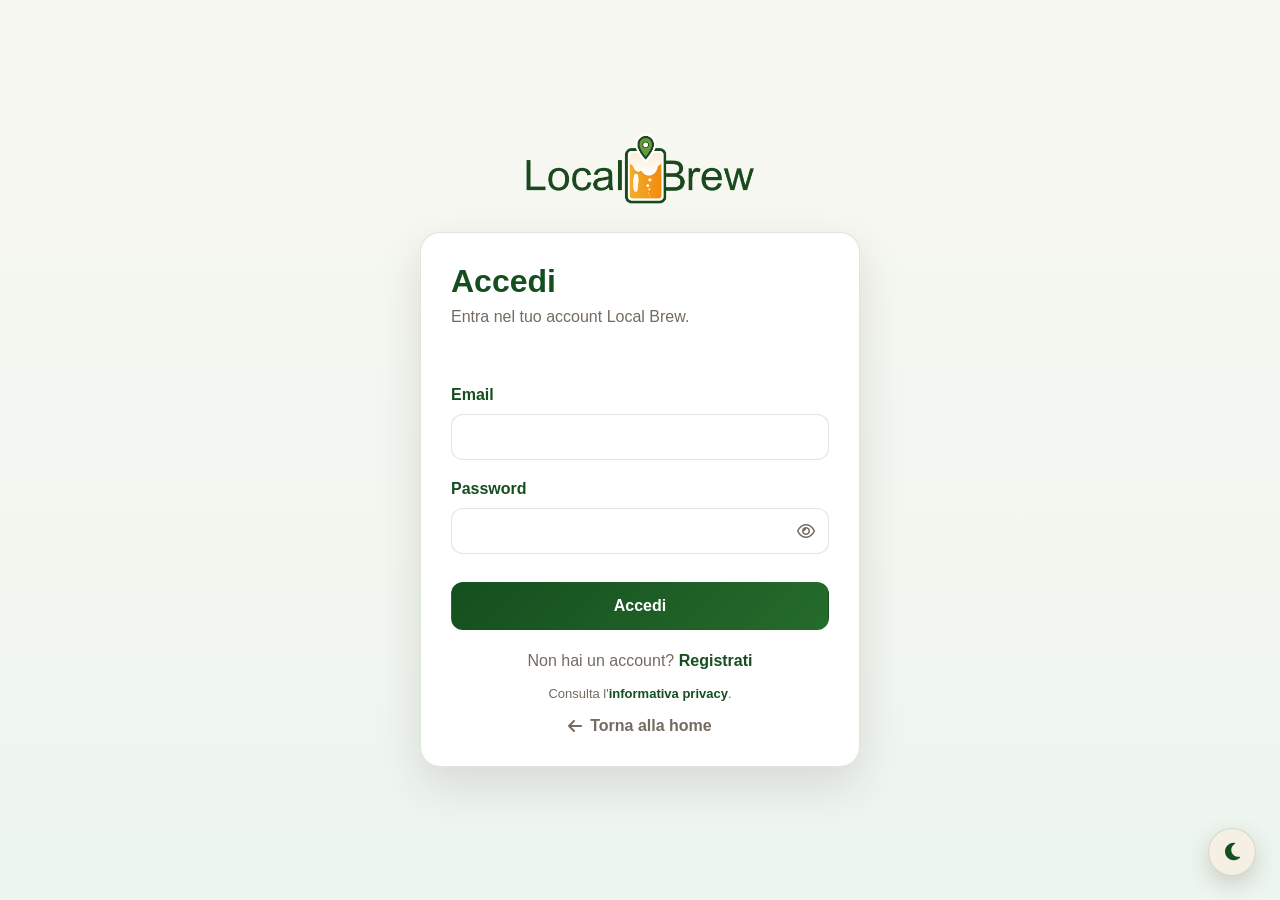
==== commit 09774240: "Merge remote-tracking branch 'origin/develop' into feature/gabri" ====
--- a/src/main/resources/static/pages/admin-dashboard.html
+++ b/src/main/resources/static/pages/admin-dashboard.html
@@ -20,7 +20,7 @@
                 <p>Gestisci locali e recensioni.</p>
             </div>
             <div class="dashboard-header-actions">
-                <button type="button" class="admin-new-drink-btn" id="admin-open-drawer">
+                <button type="button" class="admin-new-drink-btn" id="admin-open-create-drink">
                     <i class="fa-solid fa-beer-mug-empty"></i> Nuovo drink
                 </button>
                 <a class="btn profile-btn" href="profile.html">
@@ -38,13 +38,32 @@
     <section class="app-page-body dashboard-card">
 
         <!-- Tab navigazione -->
-        <div class="admin-tabs" role="tablist">
-            <button class="admin-tab admin-tab--active" data-tab="venues" role="tab" aria-selected="true">
-                <i class="fa-solid fa-store"></i> Locali
-            </button>
-            <button class="admin-tab" data-tab="drinks" role="tab" aria-selected="false">
-                <i class="fa-solid fa-beer-mug-empty"></i> Drink
-            </button>
+        <div class="admin-tabs-row">
+            <div class="admin-tabs" role="tablist">
+                <button class="admin-tab admin-tab--active" data-tab="venues" role="tab" aria-selected="true">
+                    <i class="fa-solid fa-store"></i> Locali
+                </button>
+                <button class="admin-tab" data-tab="drinks" role="tab" aria-selected="false">
+                    <i class="fa-solid fa-beer-mug-empty"></i> Drink
+                </button>
+            </div>
+
+            <div class="admin-drinks-toolbar hidden" id="admin-drinks-toolbar">
+                <div class="admin-search-wrap">
+                    <i class="fa-solid fa-magnifying-glass admin-search-icon"></i>
+                    <input id="admin-drink-search" class="admin-search-input" type="search"
+                           placeholder="Cerca drink per nome o categoria..." autocomplete="off">
+                </div>
+                <div class="admin-status-filters" role="group">
+                    <button class="admin-status-pill admin-status-pill--active" data-category="">Tutti</button>
+                    <button class="admin-status-pill" data-category="IPA">IPA</button>
+                    <button class="admin-status-pill" data-category="LAGER">Lager</button>
+                    <button class="admin-status-pill" data-category="STOUT">Stout</button>
+                    <button class="admin-status-pill" data-category="ALE">Ale</button>
+                    <button class="admin-status-pill" data-category="WHEAT">Wheat</button>
+                    <button class="admin-status-pill" data-category="SOUR">Sour</button>
+                </div>
+            </div>
         </div>
 
         <!-- Tab: Locali + Recensioni -->
@@ -105,22 +124,6 @@
 
         <!-- Tab: Drink globali -->
         <div class="admin-tab-panel hidden" id="admin-tab-drinks">
-            <div class="admin-drinks-toolbar">
-                <div class="admin-search-wrap">
-                    <i class="fa-solid fa-magnifying-glass admin-search-icon"></i>
-                    <input id="admin-drink-search" class="admin-search-input" type="search"
-                           placeholder="Cerca drink per nome o categoria…" autocomplete="off">
-                </div>
-                <div class="admin-status-filters" role="group">
-                    <button class="admin-status-pill admin-status-pill--active" data-category="">Tutti</button>
-                    <button class="admin-status-pill" data-category="IPA">IPA</button>
-                    <button class="admin-status-pill" data-category="LAGER">Lager</button>
-                    <button class="admin-status-pill" data-category="STOUT">Stout</button>
-                    <button class="admin-status-pill" data-category="ALE">Ale</button>
-                    <button class="admin-status-pill" data-category="WHEAT">Wheat</button>
-                    <button class="admin-status-pill" data-category="SOUR">Sour</button>
-                </div>
-            </div>
             <div id="admin-drinks-list" aria-live="polite">
                 <p class="dashboard-message">Caricamento drink...</p>
             </div>
@@ -129,23 +132,23 @@
     </section>
 </main>
 
-<!-- Overlay -->
-<div class="admin-drawer-overlay" id="admin-drawer-overlay" aria-hidden="true"></div>
-
-<!-- Drawer: Nuovo drink -->
-<aside class="admin-drawer" id="admin-drink-drawer" role="dialog" aria-modal="true" aria-label="Nuovo drink globale">
-    <div class="admin-drawer-header">
-        <h2><i class="fa-solid fa-beer-mug-empty"></i> Nuovo drink</h2>
-        <button class="admin-drawer-close" id="admin-close-drawer" aria-label="Chiudi">
+<!-- Modal: nuovo drink -->
+<div class="admin-drink-create-backdrop hidden" id="admin-drink-create-backdrop" aria-hidden="true"></div>
+<section class="admin-drink-create-modal hidden" id="admin-drink-create-modal" role="dialog" aria-modal="true"
+         aria-labelledby="admin-create-drink-title">
+    <div class="admin-drink-modal-header">
+        <div>
+            <p class="eyebrow">Drink globale</p>
+            <h2 id="admin-create-drink-title"><i class="fa-solid fa-beer-mug-empty"></i> Nuovo drink</h2>
+        </div>
+        <button type="button" class="admin-modal-close" id="admin-close-create-drink" aria-label="Chiudi">
             <i class="fa-solid fa-xmark"></i>
         </button>
     </div>
-    <div class="admin-drawer-body">
-        <p class="dashboard-message" style="margin-bottom:10px;">Drink globali, disponibili a tutti i locali senza
-            prezzo.</p>
-        <p class="auth-message" id="admin-drink-message" aria-live="polite"></p>
-
-        <form class="auth-form" id="admin-drink-form">
+
+        <form class="auth-form admin-drink-modal-form" id="admin-drink-form">
+            <p class="dashboard-message">Drink globali, disponibili a tutti i locali senza prezzo.</p>
+            <p class="auth-message" id="admin-drink-message" aria-live="polite"></p>
             <label for="admin-drink-name">Nome</label>
             <input id="admin-drink-name" type="text" maxlength="100" required>
 
@@ -189,12 +192,14 @@
             </div>
             <input type="hidden" id="admin-drink-image-uri">
 
-            <button type="submit" class="auth-submit">
-                <i class="fa-solid fa-plus"></i> Crea drink
-            </button>
+            <div class="admin-drink-modal-actions">
+                <button type="button" class="secondary-button" id="admin-cancel-create-drink">Annulla</button>
+                <button type="submit" class="auth-submit">
+                    <i class="fa-solid fa-plus"></i> Crea drink
+                </button>
+            </div>
         </form>
-    </div>
-</aside>
+</section>
 
 <button type="button" class="theme-toggle-floating" id="theme-toggle" aria-label="Passa alla modalità notte"><i class="fa-solid fa-moon"></i></button>
   <script type="module" src="../js/theme-init.js"></script>
@@ -207,7 +212,7 @@
             <p class="eyebrow">Drink globale</p>
             <h2 id="admin-edit-drink-title"><i class="fa-solid fa-pen"></i> Modifica drink</h2>
         </div>
-        <button type="button" class="admin-drawer-close" id="admin-edit-drink-close" aria-label="Chiudi">
+        <button type="button" class="admin-modal-close" id="admin-edit-drink-close" aria-label="Chiudi">
             <i class="fa-solid fa-xmark"></i>
         </button>
     </div>
--- a/src/main/resources/static/css/auth.css
+++ b/src/main/resources/static/css/auth.css
@@ -3,7 +3,7 @@
     display: grid;
     place-items: center;
     padding: 24px;
-    background: linear-gradient(180deg, #fff8ec, #f2eadf);
+    background: linear-gradient(180deg, #f8f8f1, #edf5ef);
 }
 
 .auth-shell {
@@ -14,7 +14,9 @@
     display: block;
     min-height: 100dvh;
     padding: 0;
-    background: linear-gradient(180deg, #fffaf2 0%, #f7f0e5 100%);
+    background: radial-gradient(circle at 10% 8%, rgba(244, 182, 61, .1), transparent 28rem),
+    radial-gradient(circle at 88% 4%, rgba(21, 79, 31, .12), transparent 30rem),
+    linear-gradient(135deg, #f8f8f1 0%, #edf5ef 54%, #f7f8f2 100%);
 }
 
 .app-shell {
@@ -189,10 +191,17 @@
 .auth-submit {
     margin-top: 18px;
     padding: 14px;
-    border-radius: 12px;
+    border: 1px solid transparent;
+    border-radius: var(--button-radius);
     background: var(--action-green-bg);
     color: var(--action-text);
     font-weight: 800;
+    transition: var(--button-transition);
+}
+
+.auth-submit:hover:not(:disabled) {
+    background: var(--action-green-bg-hover);
+    color: var(--action-text);
 }
 
 .auth-switch {
@@ -349,7 +358,6 @@
 }
 
 .admin-new-drink-btn,
-.secondary-button,
 .dashboard-actions button,
 .detail-review-form button {
     display: inline-flex;
@@ -358,7 +366,8 @@
     gap: 8px;
     min-height: 40px;
     padding: 10px 14px;
-    border-radius: 12px;
+    border: 1px solid transparent;
+    border-radius: var(--button-radius);
     background: var(--action-green-bg);
     color: var(--action-text);
     font-weight: 800;
@@ -366,7 +375,52 @@
     text-decoration: none;
     white-space: nowrap;
     box-sizing: border-box;
-    transition: .2s;
+    transition: var(--button-transition);
+}
+
+.admin-new-drink-btn:hover,
+.dashboard-actions button:hover:not(:disabled):not(.danger-button):not(.secondary-button):not(.manage-drinks):not(.edit-venue):not(.edit-venue-drink):not(.suspend):not(.show-reviews),
+.detail-review-form button:hover:not(:disabled) {
+    background: var(--action-green-bg-hover);
+    color: var(--action-text);
+}
+
+.secondary-button {
+    display: inline-flex;
+    align-items: center;
+    justify-content: center;
+    gap: 8px;
+    min-height: 40px;
+    padding: 10px 14px;
+    border: 1px solid var(--action-neutral-border);
+    border-radius: var(--button-radius);
+    background: var(--action-neutral-bg);
+    color: var(--action-neutral-text);
+    font-weight: 800;
+    line-height: 1;
+    text-decoration: none;
+    white-space: nowrap;
+    box-sizing: border-box;
+    transition: var(--button-transition);
+}
+
+.secondary-button:hover {
+    background: var(--action-neutral-bg-hover);
+    color: var(--action-neutral-text);
+}
+
+.dashboard-actions .secondary-button,
+[data-theme="dark"] .dashboard-actions button.secondary-button {
+    background: var(--action-neutral-bg);
+    color: var(--action-neutral-text);
+    border-color: var(--action-neutral-border);
+}
+
+.dashboard-actions .secondary-button:hover,
+[data-theme="dark"] .dashboard-actions button.secondary-button:hover {
+    background: var(--action-neutral-bg-hover);
+    color: var(--action-neutral-text);
+    border-color: var(--action-neutral-border);
 }
 
 
@@ -389,8 +443,15 @@
 }
 
 .owner-dashboard-grid {
-    grid-template-columns:minmax(280px, 400px) minmax(0, 1fr);
+    grid-template-columns:minmax(0, min(100%, 1040px));
+    justify-content: center;
     align-items: stretch;
+}
+
+.owner-dashboard-page {
+    background: radial-gradient(circle at 12% 10%, rgba(244, 182, 61, .1), transparent 30rem),
+    radial-gradient(circle at 88% 6%, rgba(21, 79, 31, .13), transparent 28rem),
+    linear-gradient(135deg, #f8f8f1 0%, #edf5ef 54%, #f7f8f2 100%);
 }
 
 .dashboard-label {
@@ -496,13 +557,13 @@
     gap: 6px;
     min-height: 40px;
     padding: 10px 16px;
-    border-radius: 12px;
+    border-radius: var(--button-radius);
     background: var(--danger-bg);
     color: var(--danger-text);
     font-weight: 800;
     border: 1.5px solid var(--danger-border);
     box-shadow: none;
-    transition: none;
+    transition: var(--button-transition);
     cursor: pointer;
 }
 
@@ -516,7 +577,7 @@
 
 .danger-button:active,
 .dashboard-actions .danger-button:active {
-    transform: none;
+    filter: brightness(.96);
 }
 
 .dashboard-status {
@@ -681,9 +742,14 @@
 }
 
 [data-theme="dark"] .auth-page.app-page {
-    background:
-            radial-gradient(circle at top left, rgba(215, 169, 81, .08), transparent 34rem),
-            linear-gradient(135deg, #080d0a 0%, #101812 56%, #111914 100%);
+    background: radial-gradient(circle at top left, rgba(215, 169, 81, .08), transparent 34rem),
+    linear-gradient(135deg, #080d0a 0%, #101812 56%, #111914 100%);
+}
+
+[data-theme="dark"] .owner-dashboard-page {
+    background: radial-gradient(circle at 12% 10%, rgba(215, 169, 81, .1), transparent 30rem),
+    radial-gradient(circle at 88% 6%, rgba(169, 189, 145, .08), transparent 28rem),
+    linear-gradient(135deg, #080d0a 0%, #101812 56%, #111914 100%);
 }
 
 [data-theme="dark"] .app-page-header {
@@ -730,12 +796,111 @@
     scrollbar-gutter: stable;
 }
 
+.venue-modal-backdrop,
+.drink-modal-backdrop {
+    position: fixed;
+    inset: 0;
+    z-index: 1540;
+    background: var(--modal-backdrop);
+    backdrop-filter: blur(5px);
+}
+
+.venue-modal {
+    position: fixed;
+    top: 50%;
+    left: 50%;
+    z-index: 1550;
+    width: min(920px, calc(100vw - 48px));
+    max-height: min(92dvh, 840px);
+    padding: 24px;
+    border: 1px solid var(--modal-border);
+    border-radius: 26px;
+    background: var(--modal-bg);
+    box-shadow: var(--modal-shadow);
+    transform: translate(-50%, -50%);
+    overflow-x: hidden;
+    overflow-y: auto;
+}
+
+.venue-modal .auth-form {
+    display: grid;
+    grid-template-columns: minmax(130px, 180px) minmax(0, 1fr);
+    gap: 10px 16px;
+    align-items: center;
+}
+
+.venue-modal .auth-form label {
+    margin-top: 0;
+}
+
+.venue-modal .auth-form input,
+.venue-modal .auth-form textarea,
+.venue-modal .auth-form select,
+.venue-modal .upload-field {
+    min-width: 0;
+}
+
+.venue-modal .auth-form textarea {
+    min-height: 112px;
+    resize: vertical;
+}
+
+.venue-modal .upload-file-label span {
+    min-width: 0;
+    overflow-wrap: anywhere;
+}
+
+.venue-modal .auth-form input[type="hidden"] {
+    display: none;
+}
+
+.venue-modal .dashboard-actions {
+    grid-column: 1 / -1;
+    justify-content: flex-end;
+}
+
+.venue-modal-header {
+    display: flex;
+    align-items: flex-start;
+    justify-content: space-between;
+    gap: 16px;
+    padding-bottom: 14px;
+    margin-bottom: 18px;
+    border-bottom: 1px solid var(--line);
+}
+
+.venue-modal .dashboard-col-title {
+    margin-bottom: 0;
+}
+
+.venue-modal-close {
+    display: grid;
+    place-items: center;
+    width: 38px;
+    height: 38px;
+    border-radius: 999px;
+    background: rgba(21, 79, 31, .08);
+    color: var(--green);
+    flex: 0 0 auto;
+    transition: var(--button-transition);
+}
+
+.venue-modal-close:hover {
+    background: rgba(21, 79, 31, .14);
+    color: var(--green);
+}
+
+.modal-open {
+    overflow: hidden;
+}
+
 .owner-dashboard-list {
     min-height: 0;
     display: flex;
     flex-direction: column;
-    padding: 0 0 0 28px;
-    border-left: 1px solid var(--line);
+    width: 100%;
+    padding: 0;
+    border-left: 0;
 }
 
 #owner-venues {
@@ -752,34 +917,75 @@
     justify-content: flex-end;
 }
 
+.owner-new-venue-btn {
+    flex: 0 0 auto;
+}
+
+[data-theme="dark"] .venue-modal-backdrop,
+[data-theme="dark"] .drink-modal-backdrop {
+    background: var(--modal-backdrop);
+}
+
+[data-theme="dark"] .venue-modal {
+    background: var(--modal-bg);
+    border-color: var(--modal-border);
+    box-shadow: var(--modal-shadow);
+}
+
+[data-theme="dark"] .venue-modal-close {
+    background: rgba(169, 189, 145, .1);
+    color: var(--text);
+}
+
+[data-theme="dark"] .venue-modal-close:hover {
+    background: rgba(169, 189, 145, .16);
+    color: var(--text);
+}
+
 /* ── Pannello birre (accordion) ───────────────────────────── */
 .drink-accordion-panel {
-    margin-top: 0;
-    padding-top: 20px;
-    border-top: 1px solid var(--line);
-    animation: panel-in .22s ease;
-    position: relative;
-}
-
-@keyframes panel-in {
+    position: fixed;
+    top: 50%;
+    left: 50%;
+    z-index: 1550;
+    width: min(980px, calc(100vw - 36px));
+    height: min(88dvh, 760px);
+    max-height: calc(100dvh - 36px);
+    display: flex;
+    flex-direction: column;
+    min-height: 0;
+    padding: 22px;
+    border: 1px solid var(--modal-border);
+    border-radius: 26px;
+    background: var(--modal-bg);
+    box-shadow: var(--modal-shadow);
+    backdrop-filter: blur(18px);
+    transform: translate(-50%, -50%);
+    overflow: hidden;
+    animation: owner-modal-in .22s ease;
+}
+
+@keyframes owner-modal-in {
     from {
         opacity: 0;
-        transform: translateY(10px);
+        transform: translate(-50%, calc(-50% + 10px));
     }
     to {
         opacity: 1;
-        transform: translateY(0);
+        transform: translate(-50%, -50%);
     }
 }
 
 .drink-panel-header {
+    flex: 0 0 auto;
     display: flex;
     align-items: flex-start;
     justify-content: space-between;
     gap: 16px;
-    margin-bottom: 16px;
+    margin-bottom: 14px;
     min-height: 46px;
-    padding-right: 56px;
+    padding: 0 56px 14px 0;
+    border-bottom: 1px solid var(--line);
     position: relative;
 }
 
@@ -803,39 +1009,63 @@
     width: 38px;
     height: 38px;
     border-radius: 999px;
-    background: #f7f3ec;
+    background: rgba(21, 79, 31, .08);
     color: var(--green);
     flex-shrink: 0;
-    transition: .2s;
+    transition: var(--button-transition);
 }
 
 .drink-panel-close:hover {
-    background: #f9dfd9;
-    color: #9c2d1f;
+    background: rgba(21, 79, 31, .14);
+    color: var(--green);
 }
 
 .drink-panel-body {
+    flex: 1 1 auto;
+    min-height: 0;
+    overflow: auto;
     display: grid;
-    grid-template-columns: minmax(260px, 400px) minmax(320px, 1fr);
-    gap: 28px;
+    grid-template-columns: minmax(260px, 340px) minmax(320px, 1fr);
+    gap: 18px;
     align-items: start;
+    padding-right: 4px;
+    scrollbar-gutter: stable;
 }
 
 .drink-panel-forms {
     display: flex;
     flex-direction: column;
-    gap: 24px;
+    gap: 12px;
     min-width: 0;
 }
 
 .drink-form-block {
-    padding: 20px;
-    border: 0;
-    border-bottom: 1px solid var(--line);
+    padding: 0;
+    border: 1px solid rgba(21, 79, 31, .12);
+    border-radius: 18px;
+    background: var(--modal-inner-bg);
+    overflow: hidden;
+}
+
+.drink-accordion-panel .drink-accordion-trigger {
     border-radius: 0;
+    padding: 14px 16px;
     background: transparent;
 }
 
+.drink-accordion-panel .drink-accordion-trigger:hover {
+    background: rgba(21, 79, 31, .07);
+}
+
+.drink-accordion-panel .drink-accordion-trigger[aria-expanded="true"] {
+    background: rgba(21, 79, 31, .1);
+    color: var(--green);
+}
+
+.drink-accordion-panel .drink-accordion-body {
+    padding: 0 16px 16px;
+}
+
 .drink-form-block h3 {
     color: var(--green);
     margin-bottom: 4px;
@@ -847,16 +1077,51 @@
 }
 
 .drink-list-col {
+    display: flex;
+    flex-direction: column;
     min-width: 0;
-    padding: 20px;
-    border: 0;
-    border-left: 1px solid var(--line);
-    border-radius: 0;
-    background: transparent;
+    min-height: 0;
+    padding: 16px;
+    border: 1px solid rgba(21, 79, 31, .12);
+    border-radius: 18px;
+    background: var(--modal-inner-bg);
+}
+
+[data-theme="dark"] .drink-accordion-panel {
+    background: var(--modal-bg);
+    border-color: var(--modal-border);
+    box-shadow: var(--modal-shadow);
+}
+
+[data-theme="dark"] .drink-form-block,
+[data-theme="dark"] .drink-list-col {
+    background: rgba(255, 255, 255, .035);
+    border-color: var(--line);
+}
+
+[data-theme="dark"] .drink-panel-close {
+    background: rgba(169, 189, 145, .1);
+    color: var(--text);
+}
+
+[data-theme="dark"] .drink-panel-close:hover {
+    background: rgba(169, 189, 145, .16);
+    color: var(--text);
+}
+
+[data-theme="dark"] .drink-accordion-panel .drink-accordion-trigger:hover {
+    background: rgba(169, 189, 145, .1);
+}
+
+[data-theme="dark"] .drink-accordion-panel .drink-accordion-trigger[aria-expanded="true"] {
+    background: rgba(215, 169, 81, .12);
+    color: var(--text);
 }
 
 #venue-drinks {
-    max-height: clamp(320px, 55vh, 640px);
+    flex: 1 1 auto;
+    min-height: 0;
+    max-height: none;
     overflow-y: auto;
     padding-right: 8px;
     scrollbar-gutter: stable;
@@ -867,17 +1132,30 @@
     display: inline-flex;
     align-items: center;
     gap: 6px;
-    background: var(--action-amber-bg) !important;
-    color: var(--action-text) !important;
-}
-
-.manage-drinks:hover {
-    background: var(--action-amber-bg-hover) !important;
-    color: var(--action-text) !important;
+    background: var(--action-amber-bg);
+    color: var(--action-text);
+    border-color: transparent;
+}
+
+.manage-drinks:hover:not(:disabled) {
+    background: var(--action-amber-bg-hover);
+    color: var(--action-text);
+    border-color: transparent;
     filter: none;
 }
 
 @media (max-width: 840px) {
+    .drink-accordion-panel {
+        top: 50%;
+        left: 50%;
+        width: calc(100vw - 28px);
+        height: calc(100dvh - 28px);
+        max-height: calc(100dvh - 28px);
+        padding: 18px;
+        border-radius: 22px;
+        transform: translate(-50%, -50%);
+    }
+
     .drink-panel-body {
         grid-template-columns: 1fr;
     }
@@ -889,10 +1167,35 @@
         padding: 0 0 24px;
     }
 
+    .venue-modal {
+        position: fixed;
+        top: 50%;
+        left: 50%;
+        width: calc(100vw - 28px);
+        max-height: calc(100dvh - 28px);
+        padding: 18px;
+        overflow-x: hidden;
+        overflow-y: auto;
+        transform: translate(-50%, -50%);
+    }
+
+    .venue-modal .auth-form {
+        display: flex;
+        flex-direction: column;
+        gap: 10px;
+    }
+
+    .venue-modal .auth-form label {
+        margin-top: 10px;
+    }
+
+    .venue-modal .dashboard-actions {
+        justify-content: flex-start;
+    }
+
     #owner-venues,
     #venue-drinks {
         max-height: none;
-        overflow: visible;
         padding-right: 0;
     }
 
@@ -929,7 +1232,7 @@
     font-weight: 700;
     font-size: 14px;
     cursor: pointer;
-    transition: .2s;
+    transition: var(--button-transition);
 }
 
 .upload-file-label:hover {
@@ -955,16 +1258,17 @@
 .upload-remove {
     display: inline-flex;
     align-items: center;
+    justify-content: center;
     gap: 6px;
     padding: 7px 14px;
-    border-radius: 10px;
+    border-radius: var(--button-radius);
     background: var(--danger-bg);
     color: var(--danger-text);
     border: 1.5px solid var(--danger-border);
     font-weight: 800;
     font-size: 13px;
     align-self: flex-start;
-    transition: none;
+    transition: var(--button-transition);
 }
 
 .upload-remove:hover {
@@ -1007,13 +1311,23 @@
     border-left: 1px solid var(--line);
 }
 
+.admin-tabs-row {
+    flex: 0 0 auto;
+    display: flex;
+    align-items: flex-start;
+    justify-content: space-between;
+    gap: 16px;
+    margin-bottom: 22px;
+    min-width: 0;
+}
+
 .admin-tabs {
     flex: 0 0 auto;
     display: inline-flex;
     align-self: flex-start;
     gap: 6px;
     padding: 6px;
-    margin-bottom: 22px;
+    margin-bottom: 0;
     border: 1px solid var(--line);
     border-radius: 14px;
     background: rgba(255, 250, 242, .82);
@@ -1031,6 +1345,7 @@
     border-radius: 999px;
     margin: 0;
     color: var(--muted);
+    transition: var(--button-transition);
 }
 
 .admin-tabs .admin-tab:hover {
@@ -1041,6 +1356,58 @@
     background: var(--action-green-bg);
     color: var(--action-text);
     border-bottom-color: transparent;
+}
+
+.admin-tabs .admin-tab--active:hover,
+[data-theme="dark"] .admin-tabs .admin-tab--active:hover {
+    background: var(--action-green-bg-hover);
+    color: var(--action-text);
+}
+
+.admin-tabs-row .admin-drinks-toolbar {
+    flex: 1 1 auto;
+    display: flex;
+    align-items: center;
+    justify-content: flex-end;
+    gap: 12px;
+    min-width: 0;
+}
+
+.admin-tabs-row .admin-drinks-toolbar.hidden {
+    display: none !important;
+}
+
+.admin-tabs-row .admin-drinks-toolbar .admin-search-wrap {
+    flex: 0 1 320px;
+    min-width: 220px;
+    margin-bottom: 0;
+}
+
+.admin-tabs-row .admin-drinks-toolbar .admin-status-filters {
+    flex: 0 1 auto;
+    justify-content: flex-end;
+    margin-bottom: 0;
+}
+
+@media (max-width: 1040px) {
+    .admin-tabs-row {
+        flex-direction: column;
+        align-items: stretch;
+    }
+
+    .admin-tabs-row .admin-drinks-toolbar {
+        justify-content: flex-start;
+        flex-wrap: wrap;
+    }
+
+    .admin-tabs-row .admin-drinks-toolbar .admin-search-wrap {
+        flex: 1 1 260px;
+        min-width: min(100%, 260px);
+    }
+
+    .admin-tabs-row .admin-drinks-toolbar .admin-status-filters {
+        justify-content: flex-start;
+    }
 }
 
 .admin-tab-panel:not(.hidden) {
@@ -1063,6 +1430,7 @@
     flex: 1 1 auto;
     min-height: 0;
     max-height: none;
+    padding: 2px 8px 12px 2px;
     overflow-y: auto;
     overflow-x: hidden;
     scrollbar-gutter: stable;
@@ -1094,10 +1462,10 @@
 .dashboard-header-actions .admin-new-drink-btn {
     background: var(--action-amber-bg);
     color: var(--action-text);
-    border: none;
+    border-color: transparent;
     font-size: 14px;
     cursor: pointer;
-    transition: filter .18s, transform .18s;
+    transition: var(--button-transition);
 }
 
 .admin-new-drink-btn:hover,
@@ -1105,7 +1473,6 @@
     background: var(--action-amber-bg-hover);
     color: var(--action-text);
     filter: none;
-    transform: translateY(-2px);
 }
 
 .dashboard-shell .dashboard-header-actions .btn-map {
@@ -1173,13 +1540,14 @@
     font-size: 12px;
     font-weight: 500;
     cursor: pointer;
-    transition: border-color .15s, color .15s, background .15s;
+    transition: var(--button-transition);
     white-space: nowrap;
 }
 
 .admin-status-pill:hover {
     border-color: var(--green);
     color: var(--green);
+    background: var(--paper);
 }
 
 .admin-status-pill--active {
@@ -1196,13 +1564,26 @@
 
 /* ── Card locale ──────────────────────────────────────────── */
 .admin-venue-card {
+    position: relative;
     background: transparent;
     border: 0;
     border-bottom: 1px solid var(--line);
-    border-radius: 0;
-    padding: 16px 0;
+    border-radius: 14px;
+    padding: 16px 12px;
     margin-bottom: 0;
-    transition: border-color .18s, background .18s;
+    overflow: hidden;
+    transition: border-color .18s, background .18s, box-shadow .18s;
+}
+
+.admin-venue-card::before {
+    content: "";
+    position: absolute;
+    inset: 10px auto 10px 0;
+    width: 4px;
+    border-radius: 999px;
+    background: var(--action-green-bg);
+    opacity: 0;
+    transition: opacity .18s;
 }
 
 .admin-venue-card:last-child {
@@ -1210,8 +1591,18 @@
 }
 
 .admin-venue-card--active {
-    border-color: var(--green);
-    background: linear-gradient(90deg, rgba(21, 79, 31, .08), transparent 62%);
+    border-bottom-color: transparent;
+    background: linear-gradient(90deg, rgba(21, 79, 31, .12), rgba(244, 182, 61, .07) 48%, transparent 88%);
+    box-shadow: inset 0 0 0 1px rgba(21, 79, 31, .2);
+}
+
+.admin-venue-card--active::before {
+    opacity: 1;
+}
+
+[data-theme="dark"] .admin-venue-card--active {
+    background: linear-gradient(90deg, rgba(169, 189, 145, .16), rgba(215, 169, 81, .08) 48%, transparent 88%);
+    box-shadow: inset 0 0 0 1px rgba(169, 189, 145, .24);
 }
 
 .admin-venue-card-header {
@@ -1245,8 +1636,17 @@
 }
 
 .admin-venue-actions button {
+    display: inline-flex;
+    align-items: center;
+    justify-content: center;
+    gap: 6px;
+    min-height: 34px;
     font-size: 12px;
     padding: 5px 10px;
+    border: 1px solid transparent;
+    border-radius: 10px;
+    font-weight: 800;
+    transition: var(--button-transition);
 }
 
 /* Attiva: verde — azione positiva */
@@ -1263,13 +1663,14 @@
 
 /* Sospendi: arancione — azione di blocco */
 .admin-venue-actions .suspend {
-    background: #e07820;
-    color: #fff;
+    background: var(--action-suspend-bg);
+    color: var(--action-text);
     border-color: transparent;
 }
 
 .admin-venue-actions .suspend:hover:not(:disabled) {
-    background: #c96a18;
+    background: var(--action-suspend-bg-hover);
+    color: var(--action-text);
 }
 
 /* Recensioni: ambra - navigazione/visualizza */
@@ -1343,59 +1744,8 @@
 }
 
 /* ── Drawer overlay ───────────────────────────────────────── */
-.admin-drawer-overlay {
-    display: none;
-    position: fixed;
-    inset: 0;
-    background: rgba(44, 27, 15, 0.35);
-    z-index: 200;
-    backdrop-filter: blur(2px);
-}
-
-.admin-drawer-overlay--visible {
-    display: block;
-}
-
 /* ── Drawer ───────────────────────────────────────────────── */
-.admin-drawer {
-    position: fixed;
-    top: 0;
-    right: 0;
-    width: min(420px, 95vw);
-    height: 100dvh;
-    background: var(--paper);
-    box-shadow: -6px 0 32px rgba(44, 27, 15, .15);
-    z-index: 201;
-    display: flex;
-    flex-direction: column;
-    transform: translateX(100%);
-    transition: transform .28s cubic-bezier(.4, 0, .2, 1);
-}
-
-.admin-drawer--open {
-    transform: translateX(0);
-}
-
-.admin-drawer-header {
-    display: flex;
-    align-items: center;
-    justify-content: space-between;
-    padding: 20px 24px 16px;
-    border-bottom: 1px solid var(--line);
-    flex-shrink: 0;
-}
-
-.admin-drawer-header h2 {
-    font-size: 18px;
-    font-weight: 700;
-    color: var(--green);
-    display: flex;
-    align-items: center;
-    gap: 9px;
-    margin: 0;
-}
-
-.admin-drawer-close {
+.admin-modal-close {
     background: none;
     border: none;
     font-size: 18px;
@@ -1403,29 +1753,25 @@
     cursor: pointer;
     padding: 4px 8px;
     border-radius: 6px;
-    transition: color .15s, background .15s;
+    transition: var(--button-transition);
     line-height: 1;
 }
 
-.admin-drawer-close:hover {
+.admin-modal-close:hover {
     color: var(--text);
     background: var(--cream);
 }
 
-.admin-drawer-body {
-    flex: 1;
-    overflow-y: auto;
-    padding: 20px 24px 32px;
-}
-
+.admin-drink-create-backdrop,
 .admin-drink-edit-backdrop {
     position: fixed;
     inset: 0;
     z-index: 1450;
-    background: rgba(20, 12, 6, .52);
+    background: var(--modal-backdrop);
     backdrop-filter: blur(3px);
 }
 
+.admin-drink-create-modal,
 .admin-drink-edit-modal {
     position: fixed;
     top: 50%;
@@ -1436,13 +1782,14 @@
     display: flex;
     flex-direction: column;
     overflow: hidden;
-    border: 1px solid var(--line);
+    border: 1px solid var(--modal-border);
     border-radius: 22px;
-    background: var(--paper);
-    box-shadow: 0 28px 70px rgba(44, 27, 15, .28);
+    background: var(--modal-bg);
+    box-shadow: var(--modal-shadow);
     transform: translate(-50%, -50%);
 }
 
+.admin-drink-modal-header,
 .admin-drink-edit-modal-header {
     display: flex;
     align-items: flex-start;
@@ -1453,6 +1800,7 @@
     flex: 0 0 auto;
 }
 
+.admin-drink-modal-header h2,
 .admin-drink-edit-modal-header h2 {
     display: flex;
     align-items: center;
@@ -1462,6 +1810,7 @@
     font-size: 22px;
 }
 
+.admin-drink-modal-form,
 .admin-drink-edit-modal-form {
     flex: 1 1 auto;
     min-height: 0;
@@ -1470,10 +1819,12 @@
     scrollbar-gutter: stable;
 }
 
+.admin-drink-modal-form .upload-preview,
 .admin-drink-edit-modal-form .upload-preview {
     max-height: 190px;
 }
 
+.admin-drink-modal-actions,
 .admin-drink-edit-modal-actions {
     display: grid;
     grid-template-columns: repeat(2, minmax(0, 1fr));
@@ -1481,33 +1832,44 @@
     margin-top: 16px;
 }
 
+.admin-drink-modal-actions button,
 .admin-drink-edit-modal-actions button {
     min-height: 42px;
 }
 
+.admin-drink-modal-actions .auth-submit {
+    margin-top: 0;
+}
+
+[data-theme="dark"] .admin-drink-create-modal,
 [data-theme="dark"] .admin-drink-edit-modal {
-    background: var(--paper);
-    border-color: var(--line);
-    box-shadow: 0 30px 74px rgba(0, 0, 0, .56);
-}
-
+    background: var(--modal-bg);
+    border-color: var(--modal-border);
+    box-shadow: var(--modal-shadow);
+}
+
+[data-theme="dark"] .admin-drink-create-backdrop,
 [data-theme="dark"] .admin-drink-edit-backdrop {
-    background: rgba(3, 7, 5, .64);
+    background: var(--modal-backdrop);
 }
 
 @media (max-width: 640px) {
+    .admin-drink-create-modal,
     .admin-drink-edit-modal {
         width: calc(100vw - 20px);
         max-height: calc(100dvh - 20px);
         border-radius: 18px;
     }
 
+    .admin-drink-modal-header,
+    .admin-drink-modal-form,
     .admin-drink-edit-modal-header,
     .admin-drink-edit-modal-form {
         padding-left: 18px;
         padding-right: 18px;
     }
 
+    .admin-drink-modal-actions,
     .admin-drink-edit-modal-actions {
         grid-template-columns: 1fr;
     }
@@ -1603,7 +1965,7 @@
     font-weight: 600;
     cursor: pointer;
     text-align: left;
-    transition: background .15s, color .15s;
+    transition: var(--button-transition);
     width: 100%;
 }
 
@@ -1627,7 +1989,7 @@
     color: var(--danger-bg);
     border: 1.5px solid transparent;
     margin-top: 8px;
-    transition: background .15s, color .15s, border-color .15s;
+    transition: var(--button-transition);
 }
 
 .profile-nav-item--danger:hover {
@@ -1695,21 +2057,23 @@
 
 .profile-save-btn {
     display: inline-flex;
+    justify-content: center;
     align-items: center;
     gap: 7px;
     padding: 9px 18px;
-    background: var(--green);
-    color: var(--cream);
-    border: none;
-    border-radius: 12px;
-    font-size: 14px;
-    font-weight: 700;
+    background: var(--action-green-bg);
+    color: var(--action-text);
+    border: 1px solid transparent;
+    border-radius: var(--button-radius);
+    font-size: 16px;
+    font-weight: 800;
     cursor: pointer;
-    transition: none;
+    transition: var(--button-transition);
 }
 
 .profile-save-btn:hover {
-    background: var(--green-2);
+    background: var(--action-green-bg-hover);
+    color: var(--action-text);
 }
 
 .profile-form-msg {
@@ -1789,7 +2153,8 @@
     border-radius: 12px;
     font-size: 15px;
     font-weight: 700;
-    transition: background .18s;
+    border: 1px solid transparent;
+    transition: var(--button-transition);
 }
 
 .profile-dashboard-link:hover {
@@ -1829,15 +2194,19 @@
 }
 
 .profile-delete-btn {
+    display: inline-flex;
+    align-items: center;
+    justify-content: center;
+    gap: 8px;
     padding: 10px 18px;
     background: var(--danger-bg);
     color: var(--danger-text);
     border: 1.5px solid var(--danger-border);
-    border-radius: 9px;
+    border-radius: var(--button-radius);
     font-size: 14px;
     font-weight: 700;
     cursor: pointer;
-    transition: none;
+    transition: var(--button-transition);
     white-space: nowrap;
     flex-shrink: 0;
 }
@@ -1989,215 +2358,6 @@
     flex: 0 0 auto;
 }
 
-.admin-drinks-grid {
-    display: grid;
-    grid-template-columns: repeat(auto-fit, minmax(min(100%, 300px), 1fr));
-    gap: 16px;
-    padding: 4px 0 10px;
-    align-items: start;
-}
-
-.admin-drink-card {
-    border: 0;
-    border-bottom: 1px solid var(--line, #e0e0e0);
-    border-radius: 0;
-    overflow: hidden;
-    display: flex;
-    flex-direction: column;
-    background: transparent;
-    min-width: 0;
-    max-width: 100%;
-}
-
-.admin-drink-img {
-    width: 100%;
-    height: clamp(105px, 13vh, 130px);
-    object-fit: cover;
-    display: block;
-    background: var(--surface, #f5f5f5);
-    flex: 0 0 auto;
-}
-
-.admin-drink-img--placeholder {
-    display: flex;
-    align-items: center;
-    justify-content: center;
-    background: var(--surface, #f5f5f5);
-    color: var(--muted, #999);
-    font-size: 2rem;
-}
-
-.admin-drink-body {
-    padding: 14px;
-    display: flex;
-    flex-direction: column;
-    gap: 10px;
-    flex: 1;
-    min-width: 0;
-    max-width: 100%;
-    min-height: 0;
-    overflow: visible;
-}
-
-.admin-drink-header {
-    display: grid;
-    gap: 7px;
-    align-items: start;
-    min-width: 0;
-}
-
-.admin-drink-header strong {
-    min-width: 0;
-    overflow: hidden;
-    display: -webkit-box;
-    -webkit-box-orient: vertical;
-    -webkit-line-clamp: 2;
-    color: var(--green);
-    font-size: 16px;
-    line-height: 1.2;
-}
-
-.admin-drink-badge {
-    justify-self: start;
-    max-width: 100%;
-    font-size: .7rem;
-    font-weight: 800;
-    padding: 5px 10px;
-    border-radius: 20px;
-    background: var(--accent-soft, #f0f0e8);
-    color: var(--amber, #b58000);
-    white-space: nowrap;
-    overflow: hidden;
-    text-overflow: ellipsis;
-    text-transform: uppercase;
-}
-
-.admin-drink-desc {
-    box-sizing: border-box;
-    width: 100%;
-    max-width: 100%;
-    min-height: 48px;
-    max-height: calc(1.45em * 2 + 22px);
-    padding: 10px 11px;
-    border: 1px solid var(--line);
-    border-radius: 10px;
-    background: rgba(255, 255, 255, .46);
-    font-size: .82rem;
-    color: var(--muted);
-    line-height: 1.45;
-    margin: 0;
-    display: block;
-    overflow: hidden;
-    overflow-wrap: anywhere;
-    word-break: break-word;
-    white-space: normal;
-}
-
-.admin-drink-meta {
-    display: grid;
-    gap: 8px;
-    font-size: .78rem;
-    color: var(--muted);
-    min-width: 0;
-}
-
-.admin-drink-meta span {
-    display: inline-flex;
-    align-items: center;
-    gap: 6px;
-    min-width: 0;
-    max-width: 100%;
-    overflow: hidden;
-    text-overflow: ellipsis;
-    white-space: nowrap;
-}
-
-.admin-drink-venue-count {
-    width: 100%;
-    padding: 8px 10px;
-    border: 1px solid var(--line);
-    border-radius: 12px;
-    background: rgba(21, 79, 31, .06);
-    color: var(--green);
-    font-weight: 800;
-}
-
-.admin-drink-meta .admin-drink-venue-count {
-    white-space: normal;
-    overflow-wrap: anywhere;
-    word-break: break-word;
-}
-
-.admin-drink-venue-count i {
-    flex: 0 0 auto;
-}
-
-.admin-drink-actions {
-    display: grid;
-    grid-template-columns: minmax(0, 1fr) 44px;
-    gap: 8px;
-    margin-top: auto;
-    min-width: 0;
-    flex: 0 0 auto;
-}
-
-.admin-drink-actions button {
-    min-width: 0;
-    min-height: 38px;
-    padding: 8px 10px;
-    border-radius: 12px;
-    display: inline-flex;
-    align-items: center;
-    justify-content: center;
-    gap: 7px;
-    overflow: hidden;
-}
-
-.admin-drink-actions .secondary-button {
-    width: 100%;
-}
-
-.admin-drink-actions .danger-button {
-    width: 44px;
-    padding-inline: 0;
-}
-
-[data-theme="dark"] .admin-drink-card {
-    background: transparent;
-    border-color: var(--line);
-}
-
-[data-theme="dark"] .admin-drink-img--placeholder {
-    background: var(--surface-2);
-}
-
-[data-theme="dark"] .admin-drink-header strong {
-    color: var(--green);
-}
-
-[data-theme="dark"] .admin-drink-desc {
-    background: rgba(255, 255, 255, .035);
-    border-color: var(--line);
-    color: var(--muted);
-}
-
-[data-theme="dark"] .admin-drink-venue-count {
-    background: rgba(169, 189, 145, .1);
-    border-color: var(--line);
-    color: var(--green);
-}
-
-[data-theme="dark"] .admin-drink-actions .secondary-button {
-    background: transparent;
-    border: 1px solid var(--line);
-    color: var(--green);
-}
-
-[data-theme="dark"] .admin-drink-actions .secondary-button:hover {
-    background: rgba(169, 189, 145, .14);
-    border-color: rgba(169, 189, 145, .36);
-}
-
 /* Dark mode: evita che i bottoni generici delle dashboard sovrascrivano gli stati danger. */
 [data-theme="dark"] .danger-button,
 [data-theme="dark"] .dashboard-actions button.danger-button,
@@ -2208,7 +2368,7 @@
     color: var(--danger-text);
     border-color: var(--danger-border);
     box-shadow: none;
-    transition: none;
+    transition: var(--button-transition);
 }
 
 [data-theme="dark"] .danger-button:hover,
@@ -2220,7 +2380,6 @@
     color: var(--danger-text);
     border-color: var(--danger-border-hover);
     box-shadow: none;
-    transform: none;
 }
 
 [data-theme="dark"] .danger-button:active,
@@ -2228,7 +2387,7 @@
 [data-theme="dark"] .admin-drink-actions button.danger-button:active,
 [data-theme="dark"] .upload-remove:active,
 [data-theme="dark"] .profile-delete-btn:active {
-    transform: none;
+    filter: brightness(.96);
 }
 
 [data-theme="dark"] .profile-nav .profile-nav-item--danger {
@@ -2254,11 +2413,6 @@
     .admin-drinks-grid {
         grid-template-columns: 1fr;
     }
-
-    .admin-drink-img {
-        height: 130px;
-    }
-
 }
 
 /* drink-message dentro il pannello */
@@ -2292,7 +2446,7 @@
     color: var(--green);
     text-align: left;
     gap: 8px;
-    transition: background .15s;
+    transition: var(--button-transition);
     border-radius: 18px;
 }
 
@@ -2302,7 +2456,8 @@
 
 .drink-accordion-trigger[aria-expanded="true"] {
     border-radius: 18px 18px 0 0;
-    background: var(--green, #dff0df);
+    background: rgba(21, 79, 31, .1);
+    color: var(--green);
 }
 
 .drink-chevron {
@@ -2347,28 +2502,16 @@
 /* Annulla — azione neutra */
 #venue-cancel,
 .cancel-venue-drink {
-    background: #e8e0d4 !important;
-    color: #5a4a3a !important;
-    border-color: transparent !important;
+    background: var(--action-neutral-bg);
+    color: var(--action-neutral-text);
+    border-color: var(--action-neutral-border);
 }
 
 #venue-cancel:hover,
-.cancel-venue-drink:hover {
-    background: #d8cec2 !important;
-}
-
-/* Admin drink: Modifica */
-.admin-drink-actions .drink-edit-btn {
-    background: var(--action-amber-bg);
-    color: var(--action-text);
-    border-color: transparent;
-}
-
-.admin-drink-actions .drink-edit-btn:hover {
-    background: var(--action-amber-bg-hover);
-    color: var(--action-text);
-    border-color: transparent;
-    filter: none;
+.cancel-venue-drink:hover:not(:disabled) {
+    background: var(--action-neutral-bg-hover);
+    color: var(--action-neutral-text);
+    border-color: var(--action-neutral-border);
 }
 
 /* Dark mode overrides */
@@ -2378,8 +2521,13 @@
 }
 
 [data-theme="dark"] .admin-venue-actions .suspend {
-    background: #c96a18;
-    color: #fff;
+    background: var(--action-suspend-bg);
+    color: var(--action-text);
+}
+
+[data-theme="dark"] .admin-venue-actions .suspend:hover:not(:disabled) {
+    background: var(--action-suspend-bg-hover);
+    color: var(--action-text);
 }
 
 [data-theme="dark"] .admin-venue-actions .show-reviews {
@@ -2393,24 +2541,662 @@
 }
 
 [data-theme="dark"] .manage-drinks {
-    background: var(--action-amber-bg) !important;
-    color: var(--action-text) !important;
+    background: var(--action-amber-bg);
+    color: var(--action-text);
+    border-color: transparent;
+}
+
+[data-theme="dark"] .manage-drinks:hover:not(:disabled) {
+    background: var(--action-amber-bg-hover);
+    color: var(--action-text);
+    border-color: transparent;
 }
 
 [data-theme="dark"] #venue-cancel,
 [data-theme="dark"] .cancel-venue-drink {
-    background: #3a3028 !important;
-    color: #c8b89a !important;
-}
-
+    background: var(--action-neutral-bg);
+    color: var(--action-neutral-text);
+    border-color: var(--action-neutral-border);
+}
+
+[data-theme="dark"] #venue-cancel:hover,
+[data-theme="dark"] .cancel-venue-drink:hover:not(:disabled) {
+    background: var(--action-neutral-bg-hover);
+    color: var(--action-neutral-text);
+    border-color: var(--action-neutral-border);
+}
+
+.dashboard-shell .admin-new-drink-btn:hover,
+.dashboard-shell .dashboard-header-actions .admin-new-drink-btn:hover,
+.dashboard-shell .admin-venue-actions .activate:hover:not(:disabled),
+.dashboard-shell .admin-venue-actions .suspend:hover:not(:disabled),
+.dashboard-shell .admin-venue-actions .show-reviews:hover,
+.dashboard-shell .admin-drink-actions .drink-edit-btn:hover,
+[data-theme="dark"] .dashboard-shell .admin-new-drink-btn:hover,
+[data-theme="dark"] .dashboard-shell .dashboard-header-actions .admin-new-drink-btn:hover,
+[data-theme="dark"] .dashboard-shell .admin-venue-actions .activate:hover:not(:disabled),
+[data-theme="dark"] .dashboard-shell .admin-venue-actions .suspend:hover:not(:disabled),
+[data-theme="dark"] .dashboard-shell .admin-venue-actions .show-reviews:hover,
+[data-theme="dark"] .dashboard-shell .admin-drink-actions .drink-edit-btn:hover {
+    color: var(--action-text);
+}
+
+/* Admin drink cards: layout ispirato alla card glass proposta. */
+.admin-drinks-grid {
+    display: grid;
+    grid-template-columns: repeat(auto-fill, minmax(min(100%, 320px), 1fr));
+    grid-auto-rows: 390px;
+    gap: 18px;
+    padding: 6px 2px 16px;
+    align-items: stretch;
+}
+
+.admin-drink-card {
+    box-sizing: border-box;
+    color: #fff8ec;
+    height: 100%;
+    min-height: 0;
+    border-radius: 30px;
+    padding: 10px;
+    background: rgba(21, 79, 31, .14);
+    box-shadow: inset 0 0 0 1px rgba(21, 79, 31, .16);
+    backdrop-filter: blur(16px);
+    display: block;
+    overflow: clip;
+    transform: none;
+    transition: transform .22s ease, background .22s ease, box-shadow .22s ease;
+}
+
+.admin-drink-card:hover {
+    transform: translateY(-3px);
+    background: rgba(21, 79, 31, .18);
+    box-shadow: inset 0 0 0 1px rgba(244, 182, 61, .42);
+}
+
+.admin-drink-card::after {
+    content: none;
+}
+
+.admin-drink-card__inner {
+    box-sizing: border-box;
+    display: grid;
+    grid-template-areas: "stack";
+    position: relative;
+    height: 100%;
+    min-height: 0;
+    border-radius: 24px;
+    overflow: clip;
+    background: #102017;
+    box-shadow: inset 0 0 0 1px rgba(255, 248, 236, .14);
+    isolation: isolate;
+}
+
+.admin-drink-card__inner::before {
+    content: "";
+    position: absolute;
+    inset: 0;
+    z-index: 1;
+    background: linear-gradient(180deg, rgba(8, 18, 12, .06) 0%, rgba(8, 18, 12, .24) 36%, rgba(8, 18, 12, .88) 100%),
+    linear-gradient(90deg, rgba(8, 18, 12, .72), rgba(8, 18, 12, .06) 64%);
+    pointer-events: none;
+}
+
+.admin-drink-card__inner::after {
+    content: "";
+    position: absolute;
+    inset: 0;
+    z-index: 1;
+    border-radius: inherit;
+    backdrop-filter: blur(36px);
+    -webkit-mask: linear-gradient(-14deg, #000 18%, transparent 66%);
+    mask: linear-gradient(-14deg, #000 18%, transparent 66%);
+    pointer-events: none;
+}
+
+.admin-drink-cover {
+    box-sizing: border-box;
+    grid-area: stack;
+    width: 100%;
+    height: 100%;
+    min-height: 0;
+    object-fit: cover;
+    display: block;
+    background: linear-gradient(135deg, #fff0c8, #ffae22);
+    filter: saturate(1.08) brightness(.88);
+    transform: scale(1.01);
+    transition: transform .32s ease, filter .32s ease;
+    z-index: 0;
+}
+
+.admin-drink-card:hover .admin-drink-cover {
+    transform: scale(1.06);
+    filter: saturate(1.16) brightness(.95);
+}
+
+.admin-drink-cover--placeholder {
+    box-sizing: border-box;
+    grid-area: stack;
+    display: flex;
+    align-items: center;
+    justify-content: center;
+    height: 100%;
+    min-height: 0;
+    background: radial-gradient(circle at 25% 20%, rgba(244, 182, 61, .38), transparent 30%),
+    linear-gradient(135deg, #164f22, #2c1b0f);
+    color: rgba(255, 248, 236, .82);
+    font-size: 3rem;
+    z-index: 0;
+}
+
+.admin-drink-body {
+    box-sizing: border-box;
+    grid-area: stack;
+    position: relative;
+    z-index: 2;
+    height: 100%;
+    min-height: 0;
+    margin-top: auto;
+    padding: 22px;
+    display: flex;
+    flex-direction: column;
+    gap: 12px;
+    min-width: 0;
+    max-width: 100%;
+    color: #fff;
+    overflow: visible;
+}
+
+.admin-drink-header {
+    display: flex;
+    flex-direction: column;
+    gap: 8px;
+}
+
+.admin-drink-header strong {
+    min-width: 0;
+    overflow: hidden;
+    display: -webkit-box;
+    -webkit-box-orient: vertical;
+    -webkit-line-clamp: 2;
+    color: #fff;
+    font-size: 20px;
+    font-weight: 900;
+    line-height: 1.12;
+    text-shadow: 0 2px 12px rgba(0, 0, 0, .52);
+}
+
+.admin-drink-desc {
+    box-sizing: border-box;
+    width: 100%;
+    max-width: 100%;
+    min-height: 44px;
+    max-height: calc(1.45em * 3);
+    padding: 0;
+    border: 0;
+    background: transparent;
+    line-height: 1.45;
+    color: rgba(255, 255, 255, .82);
+    margin: 0;
+    overflow: hidden;
+    overflow-wrap: anywhere;
+    word-break: break-word;
+    white-space: normal;
+    display: -webkit-box;
+    -webkit-box-orient: vertical;
+    -webkit-line-clamp: 3;
+}
+
+.admin-drink-footer {
+    display: flex;
+    align-items: flex-end;
+    justify-content: space-between;
+    gap: 10px;
+    margin-top: auto;
+    min-width: 0;
+}
+
+.admin-drink-stats {
+    display: flex;
+    align-items: center;
+    gap: 7px;
+    min-width: 0;
+    flex-wrap: wrap;
+}
+
+.admin-drink-chip {
+    max-width: 100%;
+    overflow: hidden;
+    text-overflow: ellipsis;
+    display: inline-flex;
+    align-items: center;
+    gap: 7px;
+    min-height: 32px;
+    padding: 6px 10px;
+    border: 1px solid rgba(255, 248, 236, .22);
+    border-radius: 999px;
+    background: rgba(255, 248, 236, .14);
+    color: #fff8ec;
+    font-size: 12px;
+    font-weight: 800;
+    white-space: nowrap;
+    backdrop-filter: blur(10px);
+}
+
+.admin-drink-category {
+    align-self: flex-start;
+    background: rgba(255, 243, 216, .94);
+    border-color: rgba(255, 248, 236, .38);
+    color: #154f1f;
+    text-transform: uppercase;
+}
+
+.admin-drink-actions {
+    display: flex;
+    align-items: center;
+    gap: 8px;
+    flex: 0 0 auto;
+}
+
+.admin-drink-actions .drink-edit-btn,
+.admin-drink-actions .drink-delete-btn {
+    display: inline-flex;
+    align-items: center;
+    justify-content: center;
+    gap: 8px;
+    min-height: 38px;
+    border: 1px solid transparent;
+    border-radius: 999px;
+    font-weight: 900;
+    white-space: nowrap;
+    box-shadow: none;
+    transition: var(--button-transition);
+}
+
+.admin-drink-actions .drink-edit-btn,
 [data-theme="dark"] .admin-drink-actions .drink-edit-btn {
+    padding: 9px 14px;
     background: var(--action-amber-bg);
     color: var(--action-text);
 }
 
+.admin-drink-actions .drink-edit-btn:hover,
 [data-theme="dark"] .admin-drink-actions .drink-edit-btn:hover {
     background: var(--action-amber-bg-hover);
     color: var(--action-text);
+}
+
+.admin-drink-actions .drink-delete-btn,
+[data-theme="dark"] .admin-drink-actions .drink-delete-btn {
+    width: 40px;
+    padding: 0;
+    border: 1px solid rgba(255, 248, 236, .22);
+    background: rgba(156, 45, 31, .92);
+    color: #fff;
+}
+
+.admin-drink-actions .drink-delete-btn:hover,
+[data-theme="dark"] .admin-drink-actions .drink-delete-btn:hover {
+    background: var(--danger-bg-hover);
+    color: var(--danger-text);
+    border-color: var(--danger-border-hover);
+}
+
+[data-theme="dark"] .admin-drink-card {
+    background: rgba(255, 248, 236, .08);
+    box-shadow: inset 0 0 0 1px rgba(255, 248, 236, .12);
+}
+
+[data-theme="dark"] .admin-drink-cover--placeholder {
+    background: radial-gradient(circle at 25% 20%, rgba(215, 169, 81, .28), transparent 30%),
+    linear-gradient(135deg, #142318, #24160d);
+}
+
+@media (max-width: 680px) {
+    .admin-drinks-grid {
+        grid-auto-rows: 370px;
+    }
+
+    .admin-drink-card {
+        border-radius: 24px;
+        padding: 8px;
+    }
+
+    .admin-drink-card__inner {
+        border-radius: 20px;
+    }
+
+    .admin-drink-body {
+        padding: 18px;
+    }
+
+    .admin-drink-footer {
+        align-items: stretch;
+        flex-direction: column;
+    }
+}
+
+/* Coerenza finale bottoni dashboard/profilo: varianti esplicite dopo gli override legacy. */
+.dashboard-actions .save-venue-drink,
+.dashboard-actions button:not(.danger-button):not(.secondary-button):not(.manage-drinks):not(.edit-venue):not(.edit-venue-drink):not(.suspend):not(.show-reviews),
+.profile-save-btn,
+.auth-submit {
+    background: var(--action-green-bg);
+    color: var(--action-text);
     border-color: transparent;
     filter: none;
-}
+    transition: var(--button-transition);
+}
+
+.dashboard-actions .save-venue-drink:hover:not(:disabled),
+.dashboard-actions button:hover:not(:disabled):not(.danger-button):not(.secondary-button):not(.manage-drinks):not(.edit-venue):not(.edit-venue-drink):not(.suspend):not(.show-reviews),
+.profile-save-btn:hover:not(:disabled),
+.auth-submit:hover:not(:disabled) {
+    background: var(--action-green-bg);
+    color: var(--action-text);
+    border-color: transparent;
+    filter: brightness(.9) saturate(1.04);
+}
+
+.admin-new-drink-btn,
+.dashboard-header-actions .admin-new-drink-btn,
+.dashboard-actions .edit-venue,
+.dashboard-actions .manage-drinks,
+.dashboard-actions .edit-venue-drink,
+.admin-venue-actions .show-reviews,
+.admin-drink-actions .drink-edit-btn,
+.profile-dashboard-link,
+.btn-dashboard,
+.register {
+    background: var(--action-amber-bg);
+    color: var(--action-text);
+    border-color: transparent;
+    filter: none;
+    transition: var(--button-transition);
+}
+
+.admin-new-drink-btn:hover:not(:disabled),
+.dashboard-header-actions .admin-new-drink-btn:hover:not(:disabled),
+.dashboard-actions .edit-venue:hover:not(:disabled),
+.dashboard-actions .manage-drinks:hover:not(:disabled),
+.dashboard-actions .edit-venue-drink:hover:not(:disabled),
+.admin-venue-actions .show-reviews:hover:not(:disabled),
+.admin-drink-actions .drink-edit-btn:hover:not(:disabled),
+.profile-dashboard-link:hover,
+.btn-dashboard:hover,
+.register:hover {
+    background: var(--action-amber-bg);
+    color: var(--action-text);
+    border-color: transparent;
+    filter: brightness(.9) saturate(1.04);
+}
+
+.secondary-button,
+.dashboard-actions .secondary-button,
+#venue-cancel,
+.cancel-venue-drink,
+.confirm-cancel {
+    background: var(--action-neutral-bg);
+    color: var(--action-neutral-text);
+    border-color: var(--action-neutral-border);
+    transition: var(--button-transition);
+}
+
+.secondary-button:hover:not(:disabled),
+.dashboard-actions .secondary-button:hover:not(:disabled),
+#venue-cancel:hover:not(:disabled),
+.cancel-venue-drink:hover:not(:disabled),
+.confirm-cancel:hover:not(:disabled) {
+    background: var(--action-neutral-bg-hover);
+    color: var(--action-neutral-text);
+    border-color: var(--action-neutral-border);
+}
+
+.danger-button,
+.dashboard-actions .danger-button,
+.admin-drink-actions .drink-delete-btn,
+.upload-remove,
+.profile-delete-btn,
+.confirm-submit.is-danger {
+    background: var(--danger-bg);
+    color: var(--danger-text);
+    border-color: var(--danger-border);
+    box-shadow: none;
+    transition: var(--button-transition);
+}
+
+.danger-button:hover:not(:disabled),
+.dashboard-actions .danger-button:hover:not(:disabled),
+.admin-drink-actions .drink-delete-btn:hover:not(:disabled),
+.upload-remove:hover:not(:disabled),
+.profile-delete-btn:hover:not(:disabled),
+.confirm-submit.is-danger:hover:not(:disabled) {
+    background: var(--danger-bg-hover);
+    color: var(--danger-text);
+    border-color: var(--danger-border-hover);
+    box-shadow: none;
+}
+
+.admin-venue-actions .suspend,
+.dashboard-actions .suspend {
+    background: var(--action-suspend-bg);
+    color: var(--action-text);
+    border-color: transparent;
+    transition: var(--button-transition);
+}
+
+.admin-venue-actions .suspend:hover:not(:disabled),
+.dashboard-actions .suspend:hover:not(:disabled) {
+    background: var(--action-suspend-bg-hover);
+    color: var(--action-text);
+    border-color: transparent;
+}
+
+.btn-map,
+.dashboard-shell .dashboard-header-actions .btn-map {
+    background: var(--action-green-bg);
+    color: var(--action-text);
+    border-color: transparent;
+    filter: none;
+    transition: var(--button-transition);
+}
+
+.btn-map:hover,
+.dashboard-shell .dashboard-header-actions .btn-map:hover {
+    background: var(--action-green-bg);
+    color: var(--action-text);
+    border-color: transparent;
+    filter: brightness(.9) saturate(1.04);
+}
+
+.btn-logout {
+    background: var(--logout-bg);
+    color: var(--logout-text);
+    border-color: transparent;
+    transition: var(--button-transition);
+}
+
+.btn-logout:hover {
+    background: var(--logout-bg-hover);
+    color: var(--logout-text);
+    border-color: transparent;
+}
+
+.admin-status-pill:not(.admin-status-pill--active):hover,
+.admin-tabs .admin-tab:not(.admin-tab--active):hover {
+    background: var(--action-neutral-bg);
+    color: var(--green);
+    border-color: var(--green);
+}
+
+.admin-status-pill--active,
+.admin-status-pill--active:hover,
+.admin-tabs .admin-tab--active,
+.admin-tabs .admin-tab--active:hover,
+.profile-nav-item--active,
+.profile-nav-item--active:hover {
+    background: var(--action-green-bg);
+    color: var(--action-text);
+    border-color: transparent;
+}
+
+.profile-nav-item--danger.profile-nav-item--active,
+.profile-nav-item--danger.profile-nav-item--active:hover {
+    background: var(--danger-bg);
+    color: var(--danger-text);
+    border-color: var(--danger-border);
+}
+
+.upload-file-label:hover,
+.admin-modal-close:hover,
+.venue-modal-close:hover,
+.drink-panel-close:hover {
+    background: var(--action-neutral-bg-hover);
+    color: var(--green);
+    border-color: var(--action-neutral-border);
+}
+
+[data-theme="dark"] .dashboard-actions .save-venue-drink,
+[data-theme="dark"] .dashboard-actions button:not(.danger-button):not(.secondary-button):not(.manage-drinks):not(.edit-venue):not(.edit-venue-drink):not(.suspend):not(.show-reviews),
+[data-theme="dark"] .profile-save-btn,
+[data-theme="dark"] .auth-submit,
+[data-theme="dark"] .btn-map,
+[data-theme="dark"] .dashboard-shell .dashboard-header-actions .btn-map {
+    background: var(--action-green-bg);
+    color: var(--action-text);
+    border-color: transparent;
+    filter: none;
+}
+
+[data-theme="dark"] .dashboard-actions .save-venue-drink:hover:not(:disabled),
+[data-theme="dark"] .dashboard-actions button:hover:not(:disabled):not(.danger-button):not(.secondary-button):not(.manage-drinks):not(.edit-venue):not(.edit-venue-drink):not(.suspend):not(.show-reviews),
+[data-theme="dark"] .profile-save-btn:hover:not(:disabled),
+[data-theme="dark"] .auth-submit:hover:not(:disabled),
+[data-theme="dark"] .btn-map:hover,
+[data-theme="dark"] .dashboard-shell .dashboard-header-actions .btn-map:hover {
+    background: var(--action-green-bg);
+    color: var(--action-text);
+    border-color: transparent;
+    filter: brightness(1.12) saturate(1.08);
+}
+
+[data-theme="dark"] .admin-new-drink-btn,
+[data-theme="dark"] .dashboard-header-actions .admin-new-drink-btn,
+[data-theme="dark"] .dashboard-actions .edit-venue,
+[data-theme="dark"] .dashboard-actions .manage-drinks,
+[data-theme="dark"] .dashboard-actions .edit-venue-drink,
+[data-theme="dark"] .admin-venue-actions .show-reviews,
+[data-theme="dark"] .admin-drink-actions .drink-edit-btn,
+[data-theme="dark"] .profile-dashboard-link,
+[data-theme="dark"] .btn-dashboard,
+[data-theme="dark"] .register {
+    background: var(--action-amber-bg);
+    color: var(--action-text);
+    border-color: transparent;
+    filter: none;
+}
+
+[data-theme="dark"] .admin-new-drink-btn:hover:not(:disabled),
+[data-theme="dark"] .dashboard-header-actions .admin-new-drink-btn:hover:not(:disabled),
+[data-theme="dark"] .dashboard-actions .edit-venue:hover:not(:disabled),
+[data-theme="dark"] .dashboard-actions .manage-drinks:hover:not(:disabled),
+[data-theme="dark"] .dashboard-actions .edit-venue-drink:hover:not(:disabled),
+[data-theme="dark"] .admin-venue-actions .show-reviews:hover:not(:disabled),
+[data-theme="dark"] .admin-drink-actions .drink-edit-btn:hover:not(:disabled),
+[data-theme="dark"] .profile-dashboard-link:hover,
+[data-theme="dark"] .btn-dashboard:hover,
+[data-theme="dark"] .register:hover {
+    background: var(--action-amber-bg);
+    color: var(--action-text);
+    border-color: transparent;
+    filter: brightness(.88) saturate(1.06);
+}
+
+[data-theme="dark"] .secondary-button,
+[data-theme="dark"] .dashboard-actions .secondary-button,
+[data-theme="dark"] #venue-cancel,
+[data-theme="dark"] .cancel-venue-drink,
+[data-theme="dark"] .confirm-cancel {
+    background: var(--action-neutral-bg);
+    color: var(--action-neutral-text);
+    border-color: var(--action-neutral-border);
+}
+
+[data-theme="dark"] .secondary-button:hover:not(:disabled),
+[data-theme="dark"] .dashboard-actions .secondary-button:hover:not(:disabled),
+[data-theme="dark"] #venue-cancel:hover:not(:disabled),
+[data-theme="dark"] .cancel-venue-drink:hover:not(:disabled),
+[data-theme="dark"] .confirm-cancel:hover:not(:disabled) {
+    background: var(--action-neutral-bg-hover);
+    color: var(--action-neutral-text);
+    border-color: var(--action-neutral-border);
+}
+
+[data-theme="dark"] .danger-button,
+[data-theme="dark"] .dashboard-actions .danger-button,
+[data-theme="dark"] .admin-drink-actions .drink-delete-btn,
+[data-theme="dark"] .upload-remove,
+[data-theme="dark"] .profile-delete-btn,
+[data-theme="dark"] .confirm-submit.is-danger {
+    background: var(--danger-bg);
+    color: var(--danger-text);
+    border-color: var(--danger-border);
+}
+
+[data-theme="dark"] .danger-button:hover:not(:disabled),
+[data-theme="dark"] .dashboard-actions .danger-button:hover:not(:disabled),
+[data-theme="dark"] .admin-drink-actions .drink-delete-btn:hover:not(:disabled),
+[data-theme="dark"] .upload-remove:hover:not(:disabled),
+[data-theme="dark"] .profile-delete-btn:hover:not(:disabled),
+[data-theme="dark"] .confirm-submit.is-danger:hover:not(:disabled) {
+    background: var(--danger-bg-hover);
+    color: var(--danger-text);
+    border-color: var(--danger-border-hover);
+}
+
+[data-theme="dark"] .admin-venue-actions .suspend,
+[data-theme="dark"] .dashboard-actions .suspend {
+    background: var(--action-suspend-bg);
+    color: var(--action-text);
+    border-color: transparent;
+}
+
+[data-theme="dark"] .admin-venue-actions .suspend:hover:not(:disabled),
+[data-theme="dark"] .dashboard-actions .suspend:hover:not(:disabled) {
+    background: var(--action-suspend-bg-hover);
+    color: var(--action-text);
+    border-color: transparent;
+}
+
+[data-theme="dark"] .admin-status-pill:not(.admin-status-pill--active):hover,
+[data-theme="dark"] .admin-tabs .admin-tab:not(.admin-tab--active):hover {
+    background: var(--action-neutral-bg-hover);
+    color: var(--text);
+    border-color: var(--green);
+}
+
+[data-theme="dark"] .admin-status-pill--active,
+[data-theme="dark"] .admin-status-pill--active:hover,
+[data-theme="dark"] .admin-tabs .admin-tab--active,
+[data-theme="dark"] .admin-tabs .admin-tab--active:hover,
+[data-theme="dark"] .profile-nav-item--active,
+[data-theme="dark"] .profile-nav-item--active:hover {
+    background: var(--action-green-bg);
+    color: var(--action-text);
+    border-color: transparent;
+}
+
+[data-theme="dark"] .profile-nav-item--danger.profile-nav-item--active,
+[data-theme="dark"] .profile-nav-item--danger.profile-nav-item--active:hover {
+    background: var(--danger-bg);
+    color: var(--danger-text);
+    border-color: var(--danger-border);
+}
+
+[data-theme="dark"] .upload-file-label:hover,
+[data-theme="dark"] .admin-modal-close:hover,
+[data-theme="dark"] .venue-modal-close:hover,
+[data-theme="dark"] .drink-panel-close:hover {
+    background: var(--action-neutral-bg-hover);
+    color: var(--text);
+    border-color: var(--action-neutral-border);
+}
